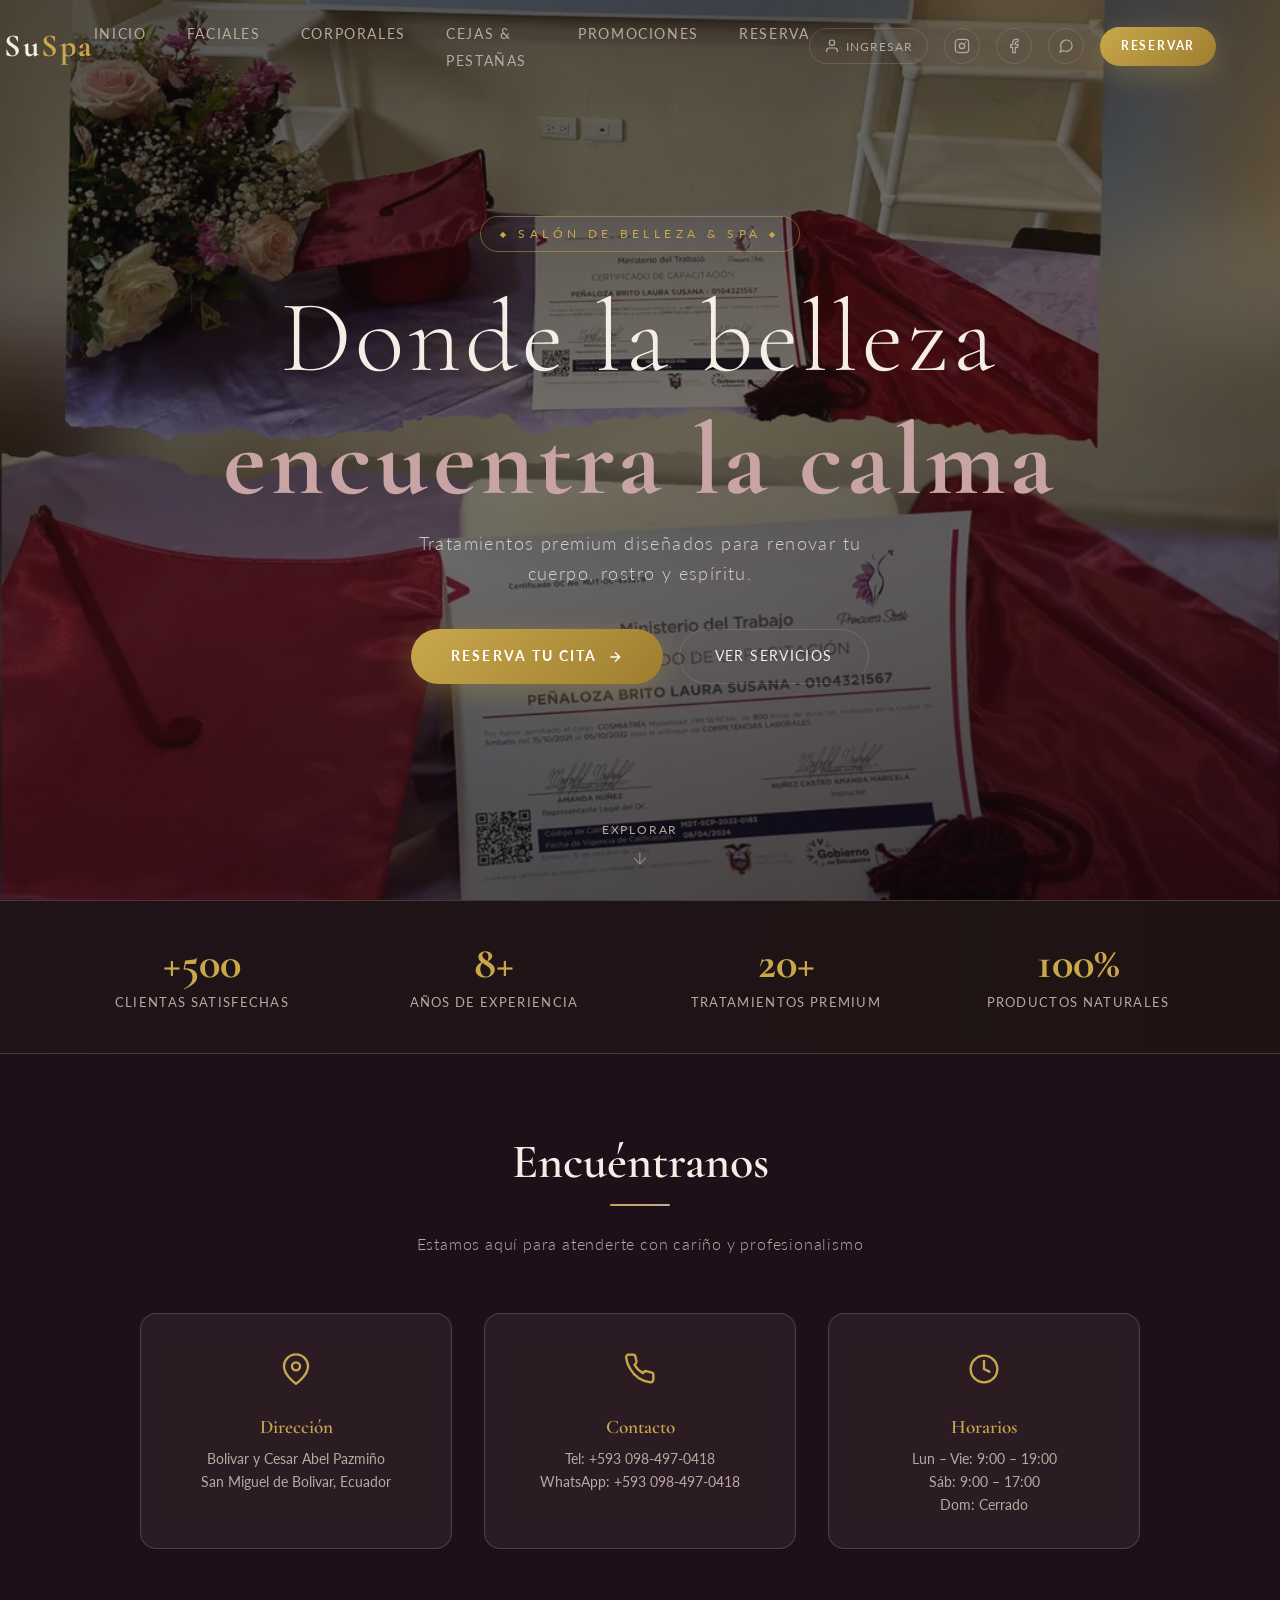
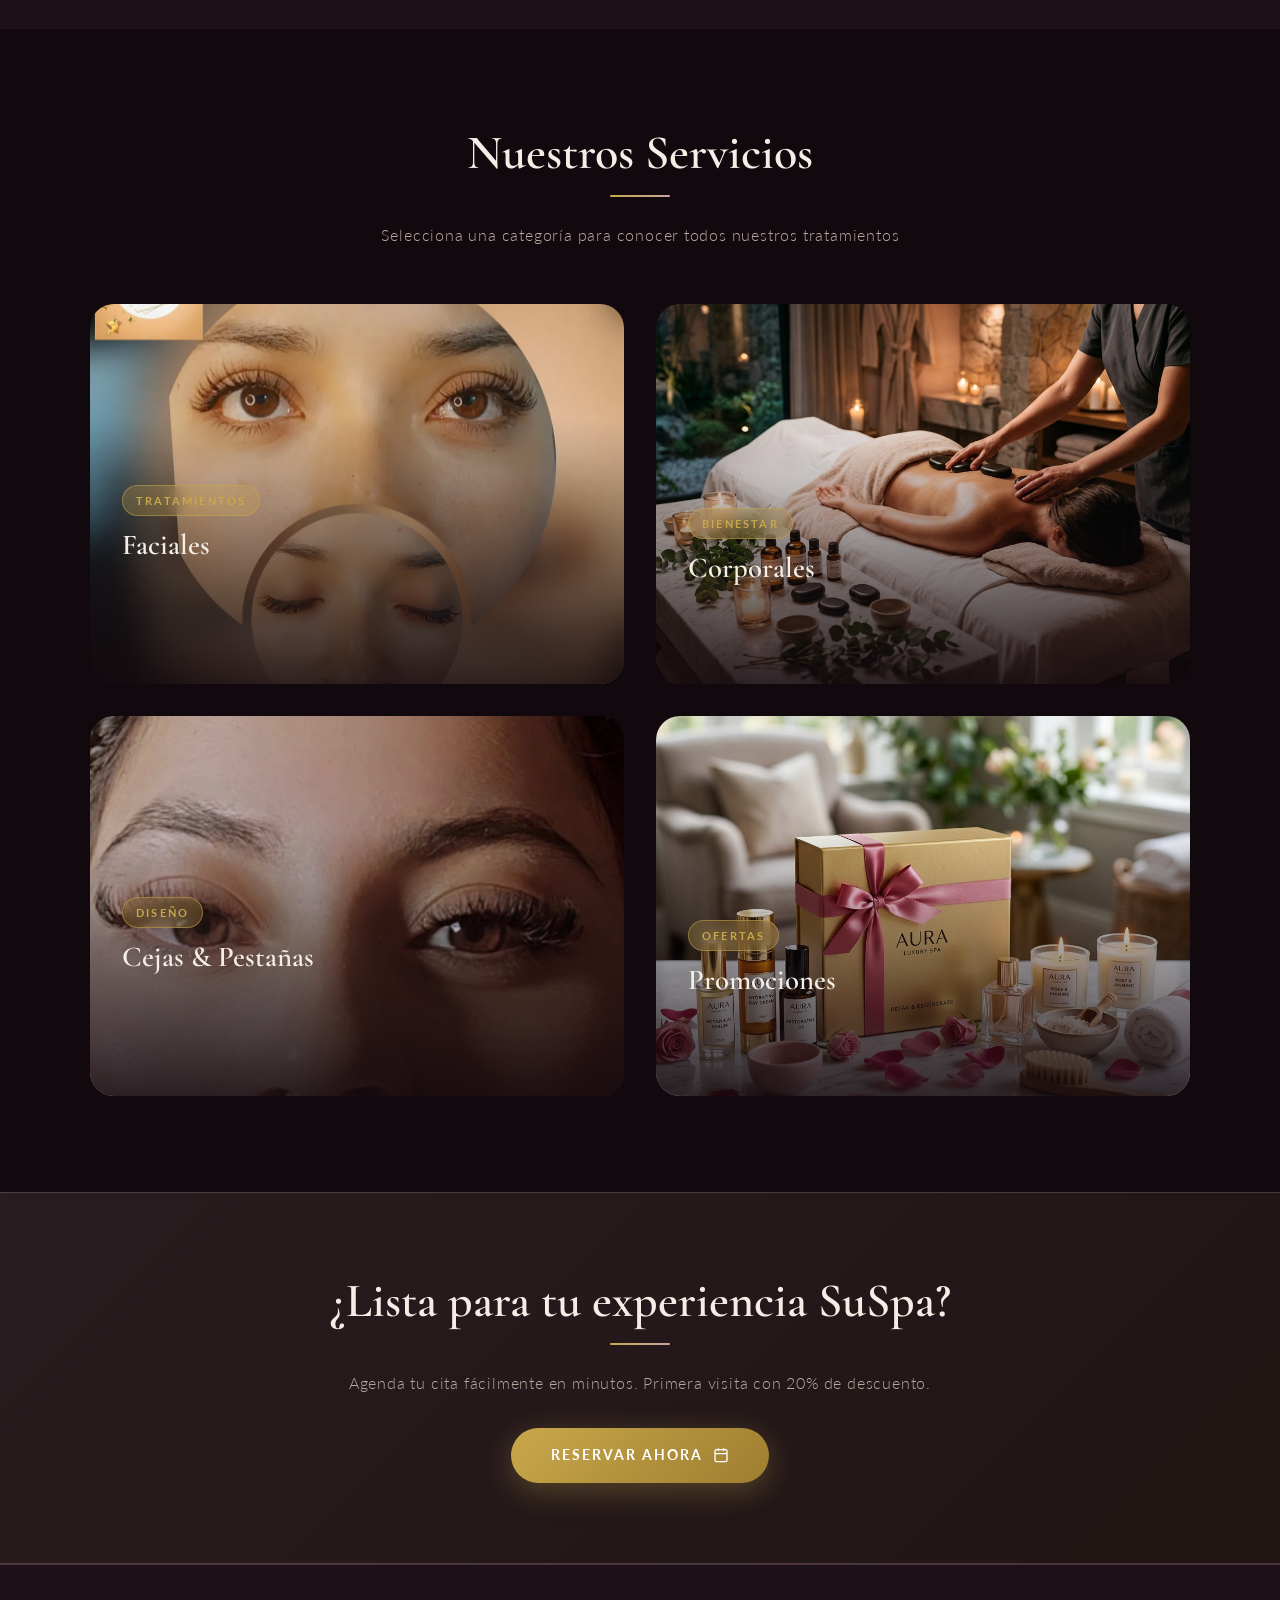
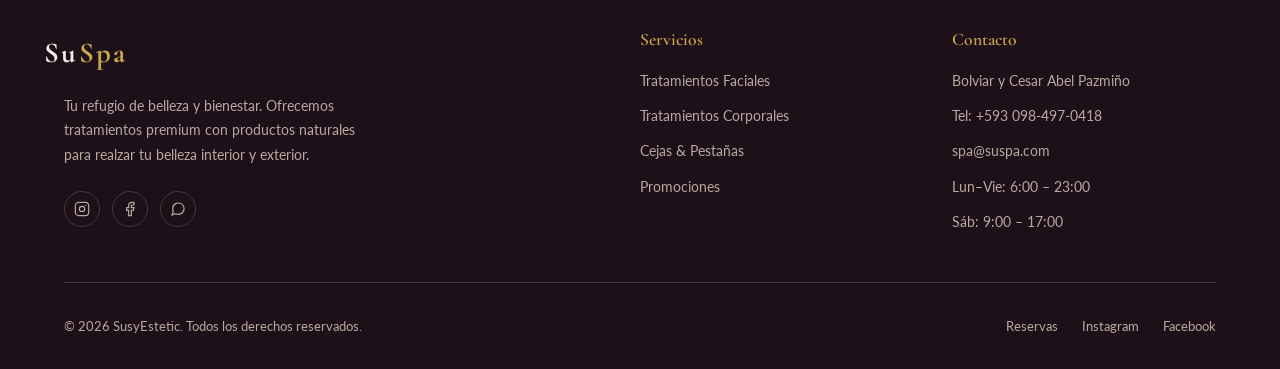
==== index.html @ a2d67227 "feat: migración a PHP, autenticación segura, reservas y panel de perfil de usuario" ====
<!DOCTYPE html>
<html lang="es">
<head>
  <meta charset="UTF-8" />
  <meta name="viewport" content="width=device-width, initial-scale=1.0" />
  <title>SusyEstetic — Salón de Belleza & Spa</title>
  <meta name="description" content="SusyEstetic, tu destino de belleza y relajación. Servicios faciales, corporales, cejas, pestañas y más. Reserva tu cita hoy." />
  <link rel="stylesheet" href="css/styles.css" />
  <style>

    .hero-cta {
      margin-top: 0.5rem; 
    }
    .divider {
      display: flex;
      align-items: center;
      gap: 1.5rem;
      max-width: 200px;
      margin: 0 auto 1rem;
    }
    .divider hr {
      flex: 1; border: none; border-top: 1px solid var(--border-glass); 
    }
    .divider span { 
      color: var(--accent); font-size: 1rem; 
    }


    .stats-bar {
      background: linear-gradient(90deg, rgba(200,164,165,0.07), rgba(201,168,76,0.07));
      border-top: 1px solid var(--border-glass);
      border-bottom: 1px solid var(--border-glass);
      padding: 2.5rem 4rem;
      display: grid;
      grid-template-columns: repeat(4, 1fr);
      gap: 1rem;
      text-align: center;
    }
    .stat-item h3 {
      font-family: 'Cormorant Garamond', serif;
      font-size: 2.8rem;
      font-weight: 700;
      color: var(--accent);
      line-height: 1;
    }
    .stat-item p {
      color: var(--text-muted);
      font-size: 0.82rem;
      letter-spacing: 0.1em;
      text-transform: uppercase;
      margin-top: 0.3rem;
    }
    @media(max-width:900px){
      .stats-bar { grid-template-columns: repeat(2,1fr); padding: 2rem; }
    }
  </style>
</head>
<body>

  <!-- ══ Barra de navegacion ══════════════════════════════ -->
  <nav class="navbar" id="navbar" aria-label="Navegación principal">
    <a href="index.html" class="navbar-logo">Su<span>Spa</span></a>

    <ul class="navbar-links" id="navLinks">
      <li><a href="index.html">Inicio</a></li>
      <li><a href="facial.html">Faciales</a></li>
      <li><a href="corporal.html">Corporales</a></li>
      <li><a href="cejas-pestanas.html">Cejas & Pestañas</a></li>
      <li><a href="promociones.html">Promociones</a></li>
      <li><a href="reserva.html">Reserva</a></li>
    </ul>

    <div class="navbar-social">
      <a href="https://instagram.com" target="_blank" rel="noopener" class="social-icon" aria-label="Instagram" id="ig-nav">
        <svg viewBox="0 0 24 24" fill="none" stroke="currentColor" stroke-width="1.8" width="16" height="16"><rect x="2" y="2" width="20" height="20" rx="5"/><circle cx="12" cy="12" r="4"/><circle cx="17.5" cy="6.5" r="1" fill="currentColor" stroke="none"/></svg>
      </a>
      <a href="https://facebook.com" target="_blank" rel="noopener" class="social-icon" aria-label="Facebook" id="fb-nav">
        <svg viewBox="0 0 24 24" fill="none" stroke="currentColor" stroke-width="1.8" width="16" height="16"><path d="M18 2h-3a5 5 0 0 0-5 5v3H7v4h3v8h4v-8h3l1-4h-4V7a1 1 0 0 1 1-1h3z"/></svg>
      </a>
      <a href="https://wa.me/+593968951312" target="_blank" rel="noopener" class="social-icon" aria-label="WhatsApp" id="wa-nav">
        <svg viewBox="0 0 24 24" fill="none" stroke="currentColor" stroke-width="1.8" width="16" height="16"><path d="M21 11.5a8.38 8.38 0 0 1-.9 3.8 8.5 8.5 0 0 1-7.6 4.7 8.38 8.38 0 0 1-3.8-.9L3 21l1.9-5.7a8.38 8.38 0 0 1-.9-3.8 8.5 8.5 0 0 1 4.7-7.6 8.38 8.38 0 0 1 3.8-.9h.5a8.48 8.48 0 0 1 8 8v.5z"/></svg>
      </a>
      <a href="reserva.html" class="btn-primary" id="cta-nav" style="padding:0.6rem 1.3rem;font-size:0.75rem;">Reservar</a>
    </div>

    <button class="hamburger" id="hamburger" aria-label="Abrir menú" aria-expanded="false">
      <span></span><span></span><span></span>
    </button>
  </nav>

  <section class="hero" aria-label="Bienvenida a SuSpa">
    <div class="hero-bg" id="heroBg"></div>
    <div class="hero-overlay"></div>
    <div class="hero-content">
      <div class="hero-tag"><span class="tag-icono" aria-hidden="true"></span> Salón de Belleza & Spa <span class="tag-icono" aria-hidden="true"></span></div>
      <h1 class="hero-title">
        Donde la belleza
        <strong>encuentra la calma</strong>
      </h1>
      <p class="hero-subtitle">
        Tratamientos premium diseñados para renovar tu cuerpo, rostro y espíritu.
      </p>
      <div class="hero-cta">
        <a href="reserva.html" class="btn-primary" id="hero-reservar">
          Reserva tu cita
          <svg viewBox="0 0 24 24" fill="none" stroke="currentColor" stroke-width="2" width="16" height="16"><path d="M5 12h14M12 5l7 7-7 7"/></svg>
        </a>
        <a href="#servicios" class="btn-outline" id="hero-servicios">Ver servicios</a>
      </div>
    </div>
    <div class="scroll-indicator" aria-hidden="true">
      <span>Explorar</span>
      <svg viewBox="0 0 24 24" fill="none" stroke="currentColor" stroke-width="1.5"><path d="M12 5v14M5 12l7 7 7-7"/></svg>
    </div>
  </section>

  <div class="stats-bar" role="complementary" aria-label="Datos del negocio">
    <div class="stat-item reveal"><h3>+500</h3><p>Clientas satisfechas</p></div>
    <div class="stat-item reveal"><h3>8+</h3><p>Años de experiencia</p></div>
    <div class="stat-item reveal"><h3>20+</h3><p>Tratamientos premium</p></div>
    <div class="stat-item reveal"><h3>100%</h3><p>Productos naturales</p></div>
  </div>

  <!-- ══ INFO DEL NEGOCIO ════════════════════ -->
  <section class="info-section" aria-labelledby="info-title">
    <div class="container">
      <h2 class="section-title reveal" id="info-title">Encuéntranos</h2>
      <span class="accent-line reveal"></span>
      <p class="section-subtitle reveal">Estamos aquí para atenderte con cariño y profesionalismo</p>

      <div class="info-grid">
        <div class="info-card reveal">
          <div class="info-icon"><span class="icono icono-ubicacion" aria-hidden="true"></span></div>
          <h3>Dirección</h3>
          <p>Bolivar y Cesar Abel Pazmiño<br>San Miguel de Bolivar, Ecuador</p>
        </div>
        <div class="info-card reveal">
          <div class="info-icon"><span class="icono icono-telefono" aria-hidden="true"></span></div>
          <h3>Contacto</h3>
          <p>Tel: +593 098-497-0418<br>WhatsApp: +593 098-497-0418</p>
        </div>
        <div class="info-card reveal">
          <div class="info-icon"><span class="icono icono-reloj" aria-hidden="true"></span></div>
          <h3>Horarios</h3>
          <p>Lun – Vie: 9:00 – 19:00<br>Sáb: 9:00 – 17:00<br>Dom: Cerrado</p>
        </div>
      </div>
    </div>
  </section>

  <!-- ══ SERVICIOS ════════════════════════════ -->
  <section class="services-section" id="servicios" aria-labelledby="servicios-title">
    <div class="container">
      <h2 class="section-title reveal" id="servicios-title">Nuestros Servicios</h2>
      <span class="accent-line reveal"></span>
      <p class="section-subtitle reveal">Selecciona una categoría para conocer todos nuestros tratamientos</p>

      <div class="services-grid">
        <!-- Faciales -->
        <a href="facial.html" class="service-card reveal" id="card-faciales" aria-label="Ver servicios faciales">
          <img src="images/facial-hero.jpg" alt="Tratamiento facial premium" class="service-card-img" loading="lazy" />
          <div class="service-card-body">
            <span class="service-card-tag">Tratamientos</span>
            <h3 class="service-card-title">Faciales</h3>
            <p class="service-card-desc">Limpieza profunda, hidratación, anti-edad y más tratamientos para realzar tu piel.</p>
            <span class="service-card-arrow">Conocer más →</span>
          </div>
        </a>

        <!-- Corporales -->
        <a href="corporal.html" class="service-card reveal" id="card-corporales" aria-label="Ver servicios corporales">
          <img src="images/corporal-hero.png" alt="Tratamiento corporal en spa" class="service-card-img" loading="lazy" />
          <div class="service-card-body">
            <span class="service-card-tag">Bienestar</span>
            <h3 class="service-card-title">Corporales</h3>
            <p class="service-card-desc">Masajes, exfoliaciones y envolturas para renovar tu cuerpo de pies a cabeza.</p>
            <span class="service-card-arrow">Conocer más →</span>
          </div>
        </a>

        <!-- Cejas y Pestañas -->
        <a href="cejas-pestanas.html" class="service-card reveal" id="card-cejas" aria-label="Ver servicios de cejas y pestañas">
          <img src="images/cejas-hero.jpg" alt="Diseño de cejas y extensión de pestañas" class="service-card-img" loading="lazy" />
          <div class="service-card-body">
            <span class="service-card-tag">Diseño</span>
            <h3 class="service-card-title">Cejas & Pestañas</h3>
            <p class="service-card-desc">Diseño, laminado, extensiones y lifting para una mirada perfecta e irresistible.</p>
            <span class="service-card-arrow">Conocer más →</span>
          </div>
        </a>

        <!-- Promociones -->
        <a href="promociones.html" class="service-card reveal" id="card-promos" aria-label="Ver promociones especiales">
          <img src="images/promo-hero.png" alt="Promociones especiales del spa" class="service-card-img" loading="lazy" />
          <div class="service-card-body">
            <span class="service-card-tag">Ofertas</span>
            <h3 class="service-card-title">Promociones</h3>
            <p class="service-card-desc">Packs exclusivos y descuentos especiales para que disfrutes más ahorrando.</p>
            <span class="service-card-arrow">Ver ofertas →</span>
          </div>
        </a>
      </div>
    </div>
  </section>

  <section
    style="background: linear-gradient(135deg, rgba(200,164,165,0.12), rgba(201,168,76,0.08)); border-top: 1px solid var(--border-glass); border-bottom: 1px solid var(--border-glass); padding: 5rem 4rem; text-align:center;"
    aria-labelledby="cta-title"
  >
    <div class="container">
      <h2 class="section-title reveal" id="cta-title">¿Lista para tu experiencia SuSpa?</h2>
      <span class="accent-line reveal"></span>
      <p class="section-subtitle reveal" style="margin-bottom:2rem;">Agenda tu cita fácilmente en minutos. Primera visita con 20% de descuento.</p>
      <a href="reserva.html" class="btn-primary reveal" id="cta-band-reservar">
        Reservar ahora
        <svg viewBox="0 0 24 24" fill="none" stroke="currentColor" stroke-width="2" width="16" height="16"><path d="M8 2v4M16 2v4M3 10h18M5 4h14a2 2 0 0 1 2 2v14a2 2 0 0 1-2 2H5a2 2 0 0 1-2-2V6a2 2 0 0 1 2-2z"/></svg>
      </a>
    </div>
  </section>

  <!-- ══ PIE DE PÁGINA ═══════════════════════════════ -->
  <footer class="footer" aria-label="Pie de página">
    <div class="footer-top container">
      <div class="footer-brand">
        <span class="navbar-logo">Su<span>Spa</span></span>
        <p>Tu refugio de belleza y bienestar. Ofrecemos tratamientos premium con productos naturales para realzar tu belleza interior y exterior.</p>
        <div class="footer-social">
          <a href="https://instagram.com" target="_blank" rel="noopener" class="social-icon" aria-label="Instagram footer" id="ig-footer">
            <svg viewBox="0 0 24 24" fill="none" stroke="currentColor" stroke-width="1.8" width="16" height="16"><rect x="2" y="2" width="20" height="20" rx="5"/><circle cx="12" cy="12" r="4"/><circle cx="17.5" cy="6.5" r="1" fill="currentColor" stroke="none"/></svg>
          </a>
          <a href="https://facebook.com" target="_blank" rel="noopener" class="social-icon" aria-label="Facebook footer" id="fb-footer">
            <svg viewBox="0 0 24 24" fill="none" stroke="currentColor" stroke-width="1.8" width="16" height="16"><path d="M18 2h-3a5 5 0 0 0-5 5v3H7v4h3v8h4v-8h3l1-4h-4V7a1 1 0 0 1 1-1h3z"/></svg>
          </a>
          <a href="https://wa.me/+593968951312" target="_blank" rel="noopener" class="social-icon" aria-label="WhatsApp footer" id="wa-footer">
            <svg viewBox="0 0 24 24" fill="none" stroke="currentColor" stroke-width="1.8" width="16" height="16"><path d="M21 11.5a8.38 8.38 0 0 1-.9 3.8 8.5 8.5 0 0 1-7.6 4.7 8.38 8.38 0 0 1-3.8-.9L3 21l1.9-5.7a8.38 8.38 0 0 1-.9-3.8 8.5 8.5 0 0 1 4.7-7.6 8.38 8.38 0 0 1 3.8-.9h.5a8.48 8.48 0 0 1 8 8v.5z"/></svg>
          </a>
        </div>
      </div>

      <div class="footer-col">
        <h4>Servicios</h4>
        <ul>
          <li><a href="facial.html">Tratamientos Faciales</a></li>
          <li><a href="corporal.html">Tratamientos Corporales</a></li>
          <li><a href="cejas-pestanas.html">Cejas & Pestañas</a></li>
          <li><a href="promociones.html">Promociones</a></li>
        </ul>
      </div>

      <div class="footer-col">
        <h4>Contacto</h4>
        <ul>
          <li>Bolviar y Cesar Abel Pazmiño</li>
          <li>Tel: +593 098-497-0418</li>
          <li>spa@suspa.com</li>
          <li>Lun–Vie: 6:00 – 23:00</li>
          <li>Sáb: 9:00 – 17:00</li>
        </ul>
      </div>
    </div>

    <div class="footer-bottom container">
      <p>© 2026 SusyEstetic. Todos los derechos reservados.</p>
      <div class="footer-bottom-links">
        <a href="reserva.html" id="footer-reservar">Reservas</a>
        <a href="https://instagram.com" target="_blank" rel="noopener" id="footer-ig">Instagram</a>
        <a href="https://facebook.com" target="_blank" rel="noopener" id="footer-fb">Facebook</a>
      </div>
    </div>
  </footer>

  <script src="js/main.js"></script>
  <script src="js/auth.js?v=2"></script>
  <script>
    const heroBg = document.getElementById('heroBg');
    if (heroBg) {
      heroBg.style.backgroundImage = "url('images/hero-bg.jpg')";
      window.addEventListener('scroll', () => {
        heroBg.style.transform = `scale(1.05) translateY(${window.scrollY * 0.25}px)`;
      }, { passive: true });
    }
  </script>
</body>
</html>
---- css/styles.css ----
@import url('https://fonts.googleapis.com/css2?family=Cormorant+Garamond:ital,wght@0,300;0,400;0,500;0,600;0,700;1,300;1,400;1,600&family=Lato:wght@300;400;700&display=swap');

/* ── Variables ─────────────────────────────── */
:root {
  --primary:       #C8A4A5;
  --primary-dark:  #a07b7c;
  --secondary:     #E8C4B8;
  --accent:        #c9a84c;
  --accent-dark:   #9e7d30;
  --bg-dark:       #12090e;
  --bg-mid:        #1e1018;
  --bg-card:       rgba(200, 164, 165, 0.08);
  --bg-glass:      rgba(255, 255, 255, 0.06);
  --text-light:    #F5EEE6;
  --text-muted:    #b8a9a0;
  --border-glass:  rgba(200, 164, 165, 0.25);
  --shadow-glow:   0 0 40px rgba(200, 164, 165, 0.15);
  --shadow-card:   0 20px 60px rgba(0, 0, 0, 0.4);
  --radius:        16px;
  --radius-lg:     24px;
  --transition:    all 0.4s cubic-bezier(0.25, 0.46, 0.45, 0.94);
}

/* ══════════════════════════════════════════════════════════
   SISTEMA DE ICONOS CSS — reemplaza todos los emojis
   Uso: <span class="icono icono-[nombre]" aria-hidden="true"></span>
════════════════════════════════════════════════════════════ */

/* Base compartida */
.icono {
  display: inline-flex;
  align-items: center;
  justify-content: center;
  flex-shrink: 0;
  background-repeat: no-repeat;
  background-position: center;
  background-size: contain;
}

/* ── Icono rombo decorativo (reemplaza ✦) ── */
.icono-rombo {
  width: 0.65em;
  height: 0.65em;
  background-color: var(--accent);
  clip-path: polygon(50% 0%, 100% 50%, 50% 100%, 0% 50%);
  vertical-align: middle;
  margin: 0 0.25em;
}

/* ── Icono ubicación (reemplaza 📍) ── */
.icono-ubicacion {
  width: 2rem;
  height: 2rem;
  background-image: url("data:image/svg+xml,%3Csvg xmlns='http://www.w3.org/2000/svg' viewBox='0 0 24 24' fill='none' stroke='%23c9a84c' stroke-width='1.8' stroke-linecap='round' stroke-linejoin='round'%3E%3Cpath d='M21 10c0 7-9 13-9 13s-9-6-9-13a9 9 0 0 1 18 0z'/%3E%3Ccircle cx='12' cy='10' r='3'/%3E%3C/svg%3E");
}

/* ── Icono teléfono (reemplaza 📞) ── */
.icono-telefono {
  width: 2rem;
  height: 2rem;
  background-image: url("data:image/svg+xml,%3Csvg xmlns='http://www.w3.org/2000/svg' viewBox='0 0 24 24' fill='none' stroke='%23c9a84c' stroke-width='1.8' stroke-linecap='round' stroke-linejoin='round'%3E%3Cpath d='M22 16.92v3a2 2 0 0 1-2.18 2 19.79 19.79 0 0 1-8.63-3.07A19.5 19.5 0 0 1 4.69 12 19.79 19.79 0 0 1 1.61 3.4 2 2 0 0 1 3.6 1.22h3a2 2 0 0 1 2 1.72 12.84 12.84 0 0 0 .7 2.81 2 2 0 0 1-.45 2.11L7.91 8.8a16 16 0 0 0 6.29 6.29l.95-.95a2 2 0 0 1 2.11-.45 12.84 12.84 0 0 0 2.81.7A2 2 0 0 1 22 16.92z'/%3E%3C/svg%3E");
}

/* ── Icono reloj / horario (reemplaza 🕐) ── */
.icono-reloj {
  width: 2rem;
  height: 2rem;
  background-image: url("data:image/svg+xml,%3Csvg xmlns='http://www.w3.org/2000/svg' viewBox='0 0 24 24' fill='none' stroke='%23c9a84c' stroke-width='1.8' stroke-linecap='round' stroke-linejoin='round'%3E%3Ccircle cx='12' cy='12' r='10'/%3E%3Cpolyline points='12 6 12 12 16 14'/%3E%3C/svg%3E");
}

/* ── Icono calendario (reemplaza 📅) ── */
.icono-calendario {
  width: 1.4rem;
  height: 1.4rem;
  background-image: url("data:image/svg+xml,%3Csvg xmlns='http://www.w3.org/2000/svg' viewBox='0 0 24 24' fill='none' stroke='%23c9a84c' stroke-width='1.8' stroke-linecap='round' stroke-linejoin='round'%3E%3Crect x='3' y='4' width='18' height='18' rx='2' ry='2'/%3E%3Cline x1='16' y1='2' x2='16' y2='6'/%3E%3Cline x1='8' y1='2' x2='8' y2='6'/%3E%3Cline x1='3' y1='10' x2='21' y2='10'/%3E%3C/svg%3E");
}

/* ── Icono información / pin (reemplaza 📌) ── */
.icono-info {
  width: 1.4rem;
  height: 1.4rem;
  background-image: url("data:image/svg+xml,%3Csvg xmlns='http://www.w3.org/2000/svg' viewBox='0 0 24 24' fill='none' stroke='%23c9a84c' stroke-width='1.8' stroke-linecap='round' stroke-linejoin='round'%3E%3Ccircle cx='12' cy='12' r='10'/%3E%3Cline x1='12' y1='16' x2='12' y2='12'/%3E%3Cline x1='12' y1='8' x2='12.01' y2='8'/%3E%3C/svg%3E");
}

/* ── Icono flor / facial (reemplaza 🌸) ── */
.icono-flor {
  width: 1.1em;
  height: 1.1em;
  background-image: url("data:image/svg+xml,%3Csvg xmlns='http://www.w3.org/2000/svg' viewBox='0 0 24 24' fill='none' stroke='%23C8A4A5' stroke-width='1.8' stroke-linecap='round' stroke-linejoin='round'%3E%3Ccircle cx='12' cy='12' r='3'/%3E%3Cpath d='M12 2a4 4 0 0 1 4 4 4 4 0 0 1-4 4 4 4 0 0 1-4-4 4 4 0 0 1 4-4z'/%3E%3Cpath d='M12 14a4 4 0 0 1 4 4 4 4 0 0 1-4 4 4 4 0 0 1-4-4 4 4 0 0 1 4-4z'/%3E%3Cpath d='M2 12a4 4 0 0 1 4-4 4 4 0 0 1 4 4 4 4 0 0 1-4 4 4 4 0 0 1-4-4z'/%3E%3Cpath d='M14 12a4 4 0 0 1 4-4 4 4 0 0 1 4 4 4 4 0 0 1-4 4 4 4 0 0 1-4-4z'/%3E%3C/svg%3E");
  vertical-align: middle;
}

/* ── Icono spa / manos (reemplaza 💆) ── */
.icono-spa {
  width: 1.1em;
  height: 1.1em;
  background-image: url("data:image/svg+xml,%3Csvg xmlns='http://www.w3.org/2000/svg' viewBox='0 0 24 24' fill='none' stroke='%23C8A4A5' stroke-width='1.8' stroke-linecap='round' stroke-linejoin='round'%3E%3Cpath d='M12 22s8-4 8-10V5l-8-3-8 3v7c0 6 8 10 8 10z'/%3E%3C/svg%3E");
  vertical-align: middle;
}

/* ── Icono ojo / mirada (reemplaza 👁️) ── */
.icono-ojo {
  width: 1.1em;
  height: 1.1em;
  background-image: url("data:image/svg+xml,%3Csvg xmlns='http://www.w3.org/2000/svg' viewBox='0 0 24 24' fill='none' stroke='%23C8A4A5' stroke-width='1.8' stroke-linecap='round' stroke-linejoin='round'%3E%3Cpath d='M1 12s4-8 11-8 11 8 11 8-4 8-11 8-11-8-11-8z'/%3E%3Ccircle cx='12' cy='12' r='3'/%3E%3C/svg%3E");
  vertical-align: middle;
}

/* ── Icono regalo / promoción (reemplaza 🎁) ── */
.icono-regalo {
  width: 1.1em;
  height: 1.1em;
  background-image: url("data:image/svg+xml,%3Csvg xmlns='http://www.w3.org/2000/svg' viewBox='0 0 24 24' fill='none' stroke='%23C8A4A5' stroke-width='1.8' stroke-linecap='round' stroke-linejoin='round'%3E%3Cpolyline points='20 12 20 22 4 22 4 12'/%3E%3Crect x='2' y='7' width='20' height='5'/%3E%3Cline x1='12' y1='22' x2='12' y2='7'/%3E%3Cpath d='M12 7H7.5a2.5 2.5 0 0 1 0-5C11 2 12 7 12 7z'/%3E%3Cpath d='M12 7h4.5a2.5 2.5 0 0 0 0-5C13 2 12 7 12 7z'/%3E%3C/svg%3E");
  vertical-align: middle;
}

/* ── Icono anillo / novia (reemplaza 💍) ── */
.icono-anillo {
  width: 1.1em;
  height: 1.1em;
  background-image: url("data:image/svg+xml,%3Csvg xmlns='http://www.w3.org/2000/svg' viewBox='0 0 24 24' fill='none' stroke='%23C8A4A5' stroke-width='1.8' stroke-linecap='round' stroke-linejoin='round'%3E%3Ccircle cx='12' cy='15' r='7'/%3E%3Cpolyline points='8.21 13.89 7 23 12 20 17 23 15.79 13.88'/%3E%3Cpath d='M15 7l-3-6-3 6'/%3E%3Cpath d='M7 7h10'/%3E%3C/svg%3E");
  vertical-align: middle;
}

/* ── Icono estrella / premium (reemplaza ✨) ── */
.icono-estrella {
  width: 1.1em;
  height: 1.1em;
  background-image: url("data:image/svg+xml,%3Csvg xmlns='http://www.w3.org/2000/svg' viewBox='0 0 24 24' fill='none' stroke='%23C8A4A5' stroke-width='1.8' stroke-linecap='round' stroke-linejoin='round'%3E%3Cpolygon points='12 2 15.09 8.26 22 9.27 17 14.14 18.18 21.02 12 17.77 5.82 21.02 7 14.14 2 9.27 8.91 8.26 12 2'/%3E%3C/svg%3E");
  vertical-align: middle;
}

/* ── Icono advertencia (reemplaza ⚠) ── */
.icono-advertencia {
  width: 1em;
  height: 1em;
  background-image: url("data:image/svg+xml,%3Csvg xmlns='http://www.w3.org/2000/svg' viewBox='0 0 24 24' fill='none' stroke='%23c9a84c' stroke-width='2' stroke-linecap='round' stroke-linejoin='round'%3E%3Cpath d='M10.29 3.86L1.82 18a2 2 0 0 0 1.71 3h16.94a2 2 0 0 0 1.71-3L13.71 3.86a2 2 0 0 0-3.42 0z'/%3E%3Cline x1='12' y1='9' x2='12' y2='13'/%3E%3Cline x1='12' y1='17' x2='12.01' y2='17'/%3E%3C/svg%3E");
  vertical-align: middle;
}

/* ── Icono confirmación / check (reemplaza 🌸 del modal) ── */
.icono-confirmacion {
  width: 4rem;
  height: 4rem;
  background-image: url("data:image/svg+xml,%3Csvg xmlns='http://www.w3.org/2000/svg' viewBox='0 0 24 24' fill='none' stroke='%23C8A4A5' stroke-width='1.5' stroke-linecap='round' stroke-linejoin='round'%3E%3Cpath d='M22 11.08V12a10 10 0 1 1-5.93-9.14'/%3E%3Cpolyline points='22 4 12 14.01 9 11.01'/%3E%3C/svg%3E");
  margin: 0 auto 1rem;
}

/* ── Icono del tag / etiqueta categórica (reemplaza ✦ en hero tags) ── */
.tag-icono {
  display: inline-block;
  width: 0.5em;
  height: 0.5em;
  background-color: var(--accent);
  clip-path: polygon(50% 0%, 100% 50%, 50% 100%, 0% 50%);
  vertical-align: middle;
  margin-right: 0.4em;
}

/* ── Icono marcador de lista (reemplaza ✦ en promo-includes) ── */
.promo-includes li::before {
  content: '';
  display: inline-block;
  width: 0.55em;
  height: 0.55em;
  background-color: var(--accent);
  clip-path: polygon(50% 0%, 100% 50%, 50% 100%, 0% 50%);
  vertical-align: middle;
  margin-right: 0.5em;
  flex-shrink: 0;
}

/* ── Icono de lista de info en reservas (reemplaza ✦) ── */
.lista-info li {
  padding-left: 1.2em;
  position: relative;
}
.lista-info li::before {
  content: '';
  position: absolute;
  left: 0;
  top: 0.55em;
  width: 0.45em;
  height: 0.45em;
  background-color: var(--accent);
  clip-path: polygon(50% 0%, 100% 50%, 50% 100%, 0% 50%);
}

/* ── Icono del divider hero (reemplaza ✦ entre líneas) ── */
.divider-icono {
  display: inline-block;
  width: 0.6em;
  height: 0.6em;
  background-color: var(--accent);
  clip-path: polygon(50% 0%, 100% 50%, 50% 100%, 0% 50%);
  vertical-align: middle;
}

/* ── Tamaños de iconos ── */
.icono-sm { width: 1rem;   height: 1rem;   }
.icono-md { width: 1.4rem; height: 1.4rem; }
.icono-lg { width: 2rem;   height: 2rem;   }
.icono-xl { width: 2.5rem; height: 2.5rem; }

/* ── Grupo de icono + texto ── */
.grupo-icono {
  display: flex;
  align-items: center;
  gap: 0.6rem;
}

/* ── Quitar estilo antiguo de promo-includes::before emoji ── */
/* (se sobrescribe con la nueva versión CSS de arriba)        */

/* ── Reinicio ─────────────────────────────────── */
*, *::before, *::after {
  box-sizing: border-box;
  margin: 0;
  padding: 0;
}

html {
  scroll-behavior: smooth;
  font-size: 16px;
}

body {
  font-family: 'Lato', sans-serif;
  background-color: var(--bg-dark);
  color: var(--text-light);
  line-height: 1.7;
  overflow-x: hidden;
}

img {
  max-width: 100%;
  display: block;
}

a {
  text-decoration: none;
  color: inherit;
}

h1, h2, h3, h4 {
  font-family: 'Cormorant Garamond', serif;
  font-weight: 600;
  line-height: 1.2;
}

.section-title {
  font-family: 'Cormorant Garamond', serif;
  font-size: clamp(2rem, 4vw, 3rem);
  font-weight: 600;
  color: var(--text-light);
  text-align: center;
  margin-bottom: 0.5rem;
}

.section-subtitle {
  font-family: 'Lato', sans-serif;
  font-size: 1rem;
  color: var(--text-muted);
  text-align: center;
  margin-bottom: 3.5rem;
  font-weight: 300;
  letter-spacing: 0.05em;
}

.accent-line {
  display: block;
  width: 60px;
  height: 2px;
  background: linear-gradient(90deg, var(--accent), var(--primary));
  margin: 0.75rem auto 1.5rem;
  border-radius: 2px;
}

/* ── Barra de Navegación ────────────────────── */
.navbar {
  position: fixed;
  top: 0;
  left: 0;
  right: 0;
  z-index: 1000;
  padding: 1.2rem 4rem 1.2rem 1.5rem;
  display: flex;
  align-items: center;
  justify-content: space-between;
  transition: var(--transition);
  width: 100vw;
}

.navbar.scrolled {
  background: rgba(18, 9, 14, 0.9);
  -webkit-backdrop-filter: blur(20px);
  backdrop-filter: blur(20px);
  border-bottom: 1px solid var(--border-glass);
  padding: 0.8rem 4rem 0.8rem 1.5rem;
}

.navbar-logo {
  font-family: 'Cormorant Garamond', serif;
  font-size: 2rem;
  font-weight: 700;
  color: var(--text-light);
  letter-spacing: 0.08em;
  margin-left: -20px;
}

.navbar-logo span {
  color: var(--accent);
}

.navbar-links {
  display: flex;
  gap: 2.5rem;
  list-style: none;
}

.navbar-links a {
  font-family: 'Lato', sans-serif;
  font-size: 0.85rem;
  font-weight: 400;
  letter-spacing: 0.12em;
  text-transform: uppercase;
  color: var(--text-muted);
  transition: var(--transition);
  position: relative;
}

.navbar-links a::after {
  content: '';
  position: absolute;
  bottom: -4px;
  left: 0;
  width: 0;
  height: 1px;
  background: var(--accent);
  transition: width 0.3s ease;
}

.navbar-links a:hover {
  color: var(--text-light);
}

.navbar-links a:hover::after {
  width: 100%;
}

.navbar-social {
  display: flex;
  gap: 1rem;
  align-items: center;
}

.social-icon {
  width: 36px;
  height: 36px;
  border-radius: 50%;
  border: 1px solid var(--border-glass);
  display: flex;
  align-items: center;
  justify-content: center;
  transition: var(--transition);
  color: var(--text-muted);
  font-size: 0.9rem;
}

.social-icon:hover {
  background: var(--primary);
  border-color: var(--primary);
  color: white;
  transform: translateY(-2px);
}

/* Menú Hamburguesa */
.hamburger {
  display: none;
  flex-direction: column;
  gap: 5px;
  cursor: pointer;
  background: none;
  border: none;
  padding: 4px;
}

.hamburger span {
  display: block;
  width: 24px;
  height: 2px;
  background: var(--text-light);
  transition: var(--transition);
  border-radius: 2px;
}

/* ── Sección Principal (Hero) ───────────────── */
.hero {
  position: relative;
  height: 100vh;
  min-height: 650px;
  display: flex;
  align-items: center;
  justify-content: center;
  text-align: center;
  overflow: hidden;
}

.hero-bg {
  position: absolute;
  inset: 0;
  background-image: url('../images/hero-bg.png');
  background-size: cover;
  background-position: center;
  transform: scale(1.05);
  transition: transform 8s ease;
  filter: brightness(0.45);
}

.hero:hover .hero-bg {
  transform: scale(1.08);
}

.hero-overlay {
  position: absolute;
  inset: 0;
  background: linear-gradient(
    160deg,
    rgba(18, 9, 14, 0.3) 0%,
    rgba(200, 164, 165, 0.05) 50%,
    rgba(18, 9, 14, 0.6) 100%
  );
}

.hero-content {
  position: relative;
  z-index: 2;
  padding: 2rem;
  animation: fadeInUp 1.2s ease forwards;
}

.hero-tag {
  display: inline-block;
  font-family: 'Lato', sans-serif;
  font-size: 0.78rem;
  font-weight: 400;
  letter-spacing: 0.35em;
  text-transform: uppercase;
  color: var(--accent);
  border: 1px solid rgba(201, 168, 76, 0.5);
  padding: 0.4rem 1.2rem;
  border-radius: 50px;
  margin-bottom: 1.5rem;
  -webkit-backdrop-filter: blur(8px);
  backdrop-filter: blur(8px);
}

.hero-title {
  font-family: 'Cormorant Garamond', serif;
  font-size: clamp(3rem, 8vw, 7rem);
  font-weight: 300;
  color: var(--text-light);
  margin-bottom: 0.5rem;
  letter-spacing: 0.04em;
}

.hero-title strong {
  font-weight: 700;
  color: var(--primary);
  display: block;
}

.hero-subtitle {
  font-family: 'Lato', sans-serif;
  font-size: 1.1rem;
  font-weight: 300;
  color: rgba(245, 238, 230, 0.8);
  margin-bottom: 2.5rem;
  letter-spacing: 0.08em;
  max-width: 500px;
  margin-left: auto;
  margin-right: auto;
}

/* ── Botones ────────────────────────────────── */
.btn-primary {
  display: inline-flex;
  align-items: center;
  gap: 0.6rem;
  background: linear-gradient(135deg, var(--accent), var(--accent-dark));
  color: white;
  padding: 1rem 2.5rem;
  border-radius: 50px;
  font-family: 'Lato', sans-serif;
  font-size: 0.85rem;
  font-weight: 700;
  letter-spacing: 0.15em;
  text-transform: uppercase;
  border: none;
  cursor: pointer;
  transition: var(--transition);
  box-shadow: 0 8px 30px rgba(201, 168, 76, 0.3);
  text-decoration: none;
}

.btn-primary:hover {
  transform: translateY(-3px);
  box-shadow: 0 15px 40px rgba(201, 168, 76, 0.45);
}

.btn-outline {
  display: inline-flex;
  align-items: center;
  gap: 0.6rem;
  background: transparent;
  color: var(--text-light);
  padding: 0.9rem 2.2rem;
  border-radius: 50px;
  font-family: 'Lato', sans-serif;
  font-size: 0.85rem;
  font-weight: 400;
  letter-spacing: 0.1em;
  text-transform: uppercase;
  border: 1px solid var(--border-glass);
  cursor: pointer;
  transition: var(--transition);
  text-decoration: none;
  -webkit-backdrop-filter: blur(8px);
  backdrop-filter: blur(8px);
}

.btn-outline:hover {
  background: var(--bg-glass);
  border-color: var(--primary);
  color: var(--primary);
  transform: translateY(-2px);
}

.hero-cta {
  display: flex;
  gap: 1rem;
  justify-content: center;
  flex-wrap: wrap;
}

/* ── Indicador de Desplazamiento ────────────── */
.scroll-indicator {
  position: absolute;
  bottom: 2rem;
  left: 50%;
  transform: translateX(-50%);
  display: flex;
  flex-direction: column;
  align-items: center;
  gap: 0.5rem;
  color: var(--text-muted);
  font-size: 0.75rem;
  letter-spacing: 0.15em;
  text-transform: uppercase;
  z-index: 2;
  animation: bounce 2s ease infinite;
}

.scroll-indicator svg {
  width: 20px;
  opacity: 0.6;
}

/* ── Secciones ──────────────────────────────── */
.section {
  padding: 6rem 4rem;
}

.container {
  max-width: 1200px;
  margin: 0 auto;
}

/* ── Sección de Información ─────────────────── */
.info-section {
  background: var(--bg-mid);
  padding: 5rem 4rem;
}

.info-grid {
  display: grid;
  grid-template-columns: repeat(3, 1fr);
  gap: 2rem;
  max-width: 1000px;
  margin: 0 auto;
}

.info-card {
  background: var(--bg-card);
  border: 1px solid var(--border-glass);
  border-radius: var(--radius);
  padding: 2rem;
  text-align: center;
  transition: var(--transition);
  -webkit-backdrop-filter: blur(10px);
  backdrop-filter: blur(10px);
}

.info-card:hover {
  transform: translateY(-5px);
  border-color: var(--primary);
  box-shadow: var(--shadow-glow);
}

.info-icon {
  font-size: 2rem;
  margin-bottom: 1rem;
}

.info-card h3 {
  font-family: 'Cormorant Garamond', serif;
  font-size: 1.2rem;
  color: var(--accent);
  margin-bottom: 0.5rem;
}

.info-card p {
  color: var(--text-muted);
  font-size: 0.9rem;
  line-height: 1.6;
}

/* ── Sección de Tarjetas de Servicios ───────── */
.services-section {
  padding: 6rem 4rem;
}

.services-grid {
  display: grid;
  grid-template-columns: repeat(2, 1fr);
  gap: 2rem;
  max-width: 1100px;
  margin: 0 auto;
}

.service-card {
  position: relative;
  border-radius: var(--radius-lg);
  overflow: hidden;
  cursor: pointer;
  height: 380px;
  transition: var(--transition);
  text-decoration: none;
  display: block;
}

.service-card::before {
  content: '';
  position: absolute;
  inset: 0;
  background: linear-gradient(
    180deg,
    transparent 30%,
    rgba(18, 9, 14, 0.85) 100%
  );
  z-index: 1;
  transition: var(--transition);
}

.service-card:hover {
  transform: translateY(-8px) scale(1.01);
  box-shadow: var(--shadow-card);
}

.service-card:hover::before {
  background: linear-gradient(
    180deg,
    rgba(18, 9, 14, 0.1) 0%,
    rgba(18, 9, 14, 0.92) 100%
  );
}

.service-card-img {
  width: 100%;
  height: 100%;
  object-fit: cover;
  transition: transform 0.7s ease;
}

.service-card:hover .service-card-img {
  transform: scale(1.08);
}

.service-card-body {
  position: absolute;
  bottom: 0;
  left: 0;
  right: 0;
  padding: 2rem;
  z-index: 2;
  transform: translateY(10px);
  transition: var(--transition);
}

.service-card:hover .service-card-body {
  transform: translateY(0);
}

.service-card-tag {
  display: inline-block;
  background: rgba(201, 168, 76, 0.25);
  border: 1px solid rgba(201, 168, 76, 0.5);
  color: var(--accent);
  font-size: 0.7rem;
  font-weight: 700;
  letter-spacing: 0.2em;
  text-transform: uppercase;
  padding: 0.3rem 0.8rem;
  border-radius: 50px;
  margin-bottom: 0.75rem;
  -webkit-backdrop-filter: blur(8px);
  backdrop-filter: blur(8px);
}

.service-card-title {
  font-family: 'Cormorant Garamond', serif;
  font-size: 1.8rem;
  font-weight: 600;
  color: var(--text-light);
  margin-bottom: 0.5rem;
}

.service-card-desc {
  color: rgba(245, 238, 230, 0.75);
  font-size: 0.88rem;
  line-height: 1.6;
  margin-bottom: 1.2rem;
  opacity: 0;
  transform: translateY(10px);
  transition: all 0.4s ease 0.1s;
}

.service-card:hover .service-card-desc {
  opacity: 1;
  transform: translateY(0);
}

.service-card-arrow {
  display: inline-flex;
  align-items: center;
  gap: 0.5rem;
  color: var(--accent);
  font-size: 0.82rem;
  font-weight: 700;
  letter-spacing: 0.15em;
  text-transform: uppercase;
  opacity: 0;
  transform: translateY(10px);
  transition: all 0.4s ease 0.15s;
}

.service-card:hover .service-card-arrow {
  opacity: 1;
  transform: translateY(0);
}

/* ── Encabezado de Página (subpáginas) ──────── */
.page-hero {
  position: relative;
  height: 65vh;
  min-height: 420px;
  display: flex;
  align-items: flex-end;
  justify-content: center;
  overflow: hidden;
}

.page-hero-bg {
  position: absolute;
  inset: 0;
  background-size: cover;
  background-position: center;
  filter: brightness(0.4);
  transform: scale(1.03);
  transition: transform 8s ease;
}

.page-hero:hover .page-hero-bg {
  transform: scale(1.06);
}

.page-hero-overlay {
  position: absolute;
  inset: 0;
  background: linear-gradient(
    180deg,
    rgba(18, 9, 14, 0.2) 0%,
    rgba(18, 9, 14, 0.75) 100%
  );
}

.page-hero-content {
  position: relative;
  z-index: 2;
  text-align: center;
  padding: 3rem 2rem;
  max-width: 700px;
}

.page-hero-tag {
  display: inline-block;
  font-size: 0.75rem;
  letter-spacing: 0.3em;
  text-transform: uppercase;
  color: var(--accent);
  margin-bottom: 1rem;
}

.page-hero-title {
  font-family: 'Cormorant Garamond', serif;
  font-size: clamp(2.5rem, 6vw, 5rem);
  font-weight: 600;
  color: var(--text-light);
  margin-bottom: 1rem;
}

.page-hero-desc {
  color: rgba(245, 238, 230, 0.75);
  font-size: 1rem;
  max-width: 500px;
  margin: 0 auto;
}

/* ── Lista de Servicios (subpáginas) ────────── */
.services-list-section {
  padding: 5rem 4rem;
  background: var(--bg-dark);
}

.services-list {
  max-width: 1000px;
  margin: 0 auto;
  display: flex;
  flex-direction: column;
  gap: 1.5rem;
}

.service-item {
  position: relative;
  background: var(--bg-card);
  border: 1px solid var(--border-glass);
  border-radius: var(--radius);
  padding: 1.8rem 2rem 1.8rem 2.5rem;
  display: grid;
  grid-template-columns: auto 1fr auto;
  gap: 2rem;
  align-items: center;
  transition: var(--transition);
  -webkit-backdrop-filter: blur(10px);
  backdrop-filter: blur(10px);
  overflow: hidden;
}

.service-item::before {
  content: '';
  position: absolute;
  left: 0; top: 0; bottom: 0;
  width: 3px;
  background: linear-gradient(180deg, var(--accent), var(--primary));
  border-radius: var(--radius) 0 0 var(--radius);
  transform: scaleY(0);
  transform-origin: bottom;
  transition: transform 0.4s ease;
}

.service-item:hover {
  border-color: rgba(200, 164, 165, 0.45);
  background: rgba(200, 164, 165, 0.09);
  transform: translateX(6px);
  box-shadow: -4px 0 30px rgba(200, 164, 165, 0.08), var(--shadow-glow);
}

.service-item:hover::before {
  transform: scaleY(1);
}

.service-item-num {
  font-family: 'Cormorant Garamond', serif;
  font-size: 3rem;
  font-weight: 300;
  color: var(--primary);
  opacity: 0.2;
  min-width: 3rem;
  text-align: center;
  line-height: 1;
  -webkit-user-select: none;
  user-select: none;
  transition: opacity 0.35s ease;
}

.service-item:hover .service-item-num {
  opacity: 0.45;
}

.service-item-info h3 {
  font-family: 'Cormorant Garamond', serif;
  font-size: 1.45rem;
  font-weight: 600;
  color: var(--text-light);
  margin-bottom: 0.4rem;
  transition: color 0.3s;
}

.service-item:hover .service-item-info h3 {
  color: white;
}

.service-item-info p {
  color: var(--text-muted);
  font-size: 0.88rem;
  line-height: 1.65;
}

/* Panel de acciones — glass-card */
.service-item-actions {
  display: flex;
  flex-direction: column;
  align-items: center;
  gap: 0.7rem;
  background: rgba(255, 255, 255, 0.03);
  border: 1px solid var(--border-glass);
  border-radius: var(--radius);
  padding: 1.2rem 1.1rem;
  min-width: 118px;
  text-align: center;
  transition: var(--transition);
}

.service-item:hover .service-item-actions {
  border-color: rgba(201, 168, 76, 0.3);
  background: rgba(201, 168, 76, 0.05);
}

/* Precio */
.service-item-price {
  font-family: 'Cormorant Garamond', serif;
  font-size: 2rem;
  font-weight: 700;
  color: var(--accent);
  line-height: 1;
  letter-spacing: -0.01em;
}

/* Badge de tiempo con ícono reloj */
.service-item-badge {
  display: inline-flex;
  align-items: center;
  gap: 0.3rem;
  background: rgba(200, 164, 165, 0.1);
  border: 1px solid rgba(200, 164, 165, 0.3);
  color: var(--primary);
  font-size: 0.68rem;
  font-weight: 700;
  padding: 0.28rem 0.65rem;
  border-radius: 50px;
  white-space: nowrap;
  letter-spacing: 0.07em;
}

.service-item-badge::before {
  content: '';
  display: inline-block;
  width: 10px;
  height: 10px;
  flex-shrink: 0;
  background-image: url("data:image/svg+xml,%3Csvg xmlns='http://www.w3.org/2000/svg' viewBox='0 0 24 24' fill='none' stroke='%23C8A4A5' stroke-width='2.2' stroke-linecap='round' stroke-linejoin='round'%3E%3Ccircle cx='12' cy='12' r='10'/%3E%3Cpolyline points='12 6 12 12 16 14'/%3E%3C/svg%3E");
  background-size: contain;
  background-repeat: no-repeat;
}

/* Imágenes hero por página */
.hero-facial   { background-image: url('../images/facial-hero.jpg');   }
.hero-corporal { background-image: url('../images/corporal-hero.png'); }
.hero-cejas    { background-image: url('../images/cejas-hero.jpg');    }
.hero-promo    { background-image: url('../images/promo-hero.png');    }

/* Botón "Reservar" compacto del navbar */
.btn-nav-reservar {
  padding: 0.6rem 1.3rem;
  font-size: 0.75rem;
}

.service-item-price {
  font-family: 'Cormorant Garamond', serif;
  font-size: 1.45rem;
  font-weight: 700;
  color: var(--accent);
  line-height: 1;
}

/* ── Cuadrícula de Promociones ──────────────── */
.promos-grid {
  display: grid;
  grid-template-columns: repeat(2, 1fr);
  gap: 2rem;
  max-width: 1000px;
  margin: 0 auto;
}

.promo-card {
  background: var(--bg-card);
  border: 1px solid var(--border-glass);
  border-radius: var(--radius-lg);
  padding: 2.5rem;
  position: relative;
  overflow: hidden;
  transition: var(--transition);
  -webkit-backdrop-filter: blur(10px);
  backdrop-filter: blur(10px);
}

.promo-card::before {
  content: '';
  position: absolute;
  top: 0;
  left: 0;
  right: 0;
  height: 3px;
  background: linear-gradient(90deg, var(--accent), var(--primary));
}

.promo-card:hover {
  transform: translateY(-8px);
  border-color: var(--accent);
  box-shadow: 0 20px 60px rgba(201, 168, 76, 0.15);
}

.promo-badge {
  display: inline-block;
  background: rgba(201, 168, 76, 0.15);
  border: 1px solid rgba(201, 168, 76, 0.4);
  color: var(--accent);
  font-size: 0.72rem;
  font-weight: 700;
  letter-spacing: 0.2em;
  text-transform: uppercase;
  padding: 0.3rem 0.9rem;
  border-radius: 50px;
  margin-bottom: 1.2rem;
}

.promo-card h3 {
  font-family: 'Cormorant Garamond', serif;
  font-size: 1.7rem;
  font-weight: 600;
  color: var(--text-light);
  margin-bottom: 0.75rem;
}

.promo-card p {
  color: var(--text-muted);
  font-size: 0.9rem;
  line-height: 1.7;
  margin-bottom: 1.5rem;
}

.promo-price {
  display: flex;
  align-items: baseline;
  gap: 0.5rem;
  margin-bottom: 1.5rem;
}

.promo-price .old-price {
  font-size: 1rem;
  color: var(--text-muted);
  text-decoration: line-through;
}

.promo-price .new-price {
  font-family: 'Cormorant Garamond', serif;
  font-size: 2.2rem;
  font-weight: 700;
  color: var(--accent);
}

.promo-includes {
  list-style: none;
  display: flex;
  flex-direction: column;
  gap: 0.4rem;
  margin-bottom: 1.5rem;
}

.promo-includes li {
  color: var(--text-muted);
  font-size: 0.88rem;
  display: flex;
  align-items: center;
  gap: 0.5rem;
}

.promo-includes li::before {
  content: '';
  display: inline-block;
  width: 0.55em;
  height: 0.55em;
  background-color: var(--accent);
  clip-path: polygon(50% 0%, 100% 50%, 50% 100%, 0% 50%);
  flex-shrink: 0;
}

/* ── Formulario de Reserva ──────────────────── */
.booking-section {
  padding: 5rem 4rem;
}

.booking-wrapper {
  max-width: 750px;
  margin: 0 auto;
  background: var(--bg-card);
  border: 1px solid var(--border-glass);
  border-radius: var(--radius-lg);
  padding: 3rem;
  -webkit-backdrop-filter: blur(15px);
  backdrop-filter: blur(15px);
}

.form-grid {
  display: grid;
  grid-template-columns: 1fr 1fr;
  gap: 1.5rem;
}

.form-group {
  display: flex;
  flex-direction: column;
  gap: 0.5rem;
}

.form-group.full-width {
  grid-column: 1 / -1;
}

.form-group label {
  font-family: 'Lato', sans-serif;
  font-size: 0.78rem;
  font-weight: 700;
  letter-spacing: 0.15em;
  text-transform: uppercase;
  color: var(--text-muted);
}

.form-group input,
.form-group select,
.form-group textarea {
  background: rgba(255,255,255,0.05);
  border: 1px solid var(--border-glass);
  border-radius: var(--radius);
  padding: 0.9rem 1.2rem;
  color: var(--text-light);
  font-family: 'Lato', sans-serif;
  font-size: 0.95rem;
  transition: var(--transition);
  outline: none;
  -webkit-appearance: none;
  appearance: none;
}

.form-group select {
  background-image: url("data:image/svg+xml,%3Csvg xmlns='http://www.w3.org/2000/svg' width='12' height='8' viewBox='0 0 12 8'%3E%3Cpath d='M1 1l5 5 5-5' stroke='%23C8A4A5' stroke-width='1.5' fill='none' stroke-linecap='round'/%3E%3C/svg%3E");
  background-repeat: no-repeat;
  background-position: right 1rem center;
  padding-right: 2.5rem;
  cursor: pointer;
}

.form-group select option {
  background: var(--bg-mid);
  color: var(--text-light);
}

.form-group input:focus,
.form-group select:focus,
.form-group textarea:focus {
  border-color: var(--primary);
  background: rgba(200, 164, 165, 0.08);
  box-shadow: 0 0 0 3px rgba(200, 164, 165, 0.1);
}

.form-group input::placeholder,
.form-group textarea::placeholder {
  color: rgba(184, 169, 160, 0.5);
}

.form-group textarea {
  resize: vertical;
  min-height: 120px;
}

.form-group input[type="date"],
.form-group input[type="time"] {
  color-scheme: dark;
}

.form-submit {
  margin-top: 2rem;
  text-align: center;
}

.form-submit .btn-primary {
  width: 100%;
  justify-content: center;
  padding: 1.2rem;
  font-size: 0.9rem;
}

/* Información de Horarios */
.horarios-box {
  background: rgba(201,168,76,0.07);
  border: 1px solid rgba(201,168,76,0.2);
  border-radius: var(--radius);
  padding: 1.5rem 2rem;
  margin-top: 2rem;
  display: grid;
  grid-template-columns: 1fr 1fr;
  gap: 1rem;
}

.horarios-box h4 {
  font-family: 'Cormorant Garamond', serif;
  font-size: 1.1rem;
  color: var(--accent);
  margin-bottom: 0.5rem;
}

.horarios-box p, .horarios-box li {
  color: var(--text-muted);
  font-size: 0.88rem;
  line-height: 1.7;
}

.horarios-box ul {
  list-style: none;
}

.horarios-box ul li::before {
  content: '• ';
  color: var(--accent);
}

/* ── Pie de Página ──────────────────────────── */
.footer {
  background: var(--bg-mid);
  border-top: 1px solid var(--border-glass);
  padding: 4rem 4rem 2rem;
}

.footer-top {
  display: grid;
  grid-template-columns: 2fr 1fr 1fr;
  gap: 3rem;
  margin-bottom: 3rem;
}

.footer-brand .navbar-logo {
  font-size: 1.8rem;
  margin-bottom: 1rem;
  display: block;
}

.footer-brand p {
  color: var(--text-muted);
  font-size: 0.9rem;
  line-height: 1.7;
  max-width: 300px;
  margin-bottom: 1.5rem;
}

.footer-social {
  display: flex;
  gap: 0.75rem;
}

.footer-col h4 {
  font-family: 'Cormorant Garamond', serif;
  font-size: 1.1rem;
  color: var(--accent);
  margin-bottom: 1.2rem;
}

.footer-col ul {
  list-style: none;
  display: flex;
  flex-direction: column;
  gap: 0.7rem;
}

.footer-col ul li a,
.footer-col ul li {
  color: var(--text-muted);
  font-size: 0.88rem;
  transition: color 0.3s;
}

.footer-col ul li a:hover {
  color: var(--primary);
}

.footer-bottom {
  border-top: 1px solid var(--border-glass);
  padding-top: 2rem;
  display: flex;
  align-items: center;
  justify-content: space-between;
  flex-wrap: wrap;
  gap: 1rem;
}

.footer-bottom p {
  color: var(--text-muted);
  font-size: 0.82rem;
}

.footer-bottom-links {
  display: flex;
  gap: 1.5rem;
}

.footer-bottom-links a {
  color: var(--text-muted);
  font-size: 0.82rem;
  transition: color 0.3s;
}

.footer-bottom-links a:hover {
  color: var(--primary);
}

/* ── Modal de Confirmación ──────────────────── */
.modal-overlay {
  position: fixed;
  inset: 0;
  background: rgba(0,0,0,0.7);
  -webkit-backdrop-filter: blur(8px);
  backdrop-filter: blur(8px);
  z-index: 9999;
  display: flex;
  align-items: center;
  justify-content: center;
  opacity: 0;
  visibility: hidden;
  transition: var(--transition);
}

.modal-overlay.active {
  opacity: 1;
  visibility: visible;
}

.modal-box {
  background: var(--bg-mid);
  border: 1px solid var(--border-glass);
  border-radius: var(--radius-lg);
  padding: 3rem;
  max-width: 450px;
  width: 90%;
  text-align: center;
  transform: translateY(20px) scale(0.96);
  transition: var(--transition);
}

.modal-overlay.active .modal-box {
  transform: translateY(0) scale(1);
}

.modal-icon {
  font-size: 3.5rem;
  margin-bottom: 1rem;
}

.modal-box h3 {
  font-family: 'Cormorant Garamond', serif;
  font-size: 2rem;
  color: var(--text-light);
  margin-bottom: 0.75rem;
}

.modal-box p {
  color: var(--text-muted);
  margin-bottom: 2rem;
}

/* ── Animaciones ────────────────────────────── */
@keyframes fadeInUp {
  from { opacity: 0; transform: translateY(30px); }
  to   { opacity: 1; transform: translateY(0); }
}

@keyframes bounce {
  0%, 100% { transform: translateX(-50%) translateY(0); }
  50%       { transform: translateX(-50%) translateY(8px); }
}

.reveal {
  opacity: 0;
  transform: translateY(30px);
  transition: opacity 0.7s ease, transform 0.7s ease;
}

.reveal.visible {
  opacity: 1;
  transform: translateY(0);
}

/* ── Enlace de Regreso ──────────────────────── */
.breadcrumb {
  position: absolute;
  top: 50%;
  left: 4rem;
  transform: translateY(-50%);
  display: flex;
  align-items: center;
  gap: 0.5rem;
  color: rgba(245,238,230,0.6);
  font-size: 0.82rem;
  letter-spacing: 0.1em;
  z-index: 3;
  text-decoration: none;
  transition: color 0.3s;
}

.breadcrumb:hover { color: var(--primary); }

/* ── Diseño Responsivo ──────────────────────── */
@media (max-width: 900px) {
  .navbar { padding: 1rem 2rem; }
  .navbar.scrolled { padding: 0.7rem 2rem; }
  .navbar-links { display: none; }
  .hamburger { display: flex; }

  .hero-title { font-size: clamp(2.5rem, 10vw, 5rem); }

  .section,
  .services-section,
  .services-list-section,
  .booking-section { padding: 4rem 2rem; }

  .info-section { padding: 4rem 2rem; }

  .info-grid { grid-template-columns: 1fr; }

  .services-grid { grid-template-columns: 1fr; }

  .service-card { height: 300px; }

  .promos-grid { grid-template-columns: 1fr; }

  .form-grid { grid-template-columns: 1fr; }

  .footer { padding: 3rem 2rem 1.5rem; }
  .footer-top { grid-template-columns: 1fr; gap: 2rem; }
  .footer-bottom { flex-direction: column; text-align: center; }

  .horarios-box { grid-template-columns: 1fr; }

  .breadcrumb { display: none; }
}

@media (max-width: 500px) {
  .hero-cta { flex-direction: column; align-items: center; }
  .navbar-logo { font-size: 1.6rem; }
}

/* ═══════════════════════════════════════════════════════════
   CARRITO DE COMPRAS
═══════════════════════════════════════════════════════════ */

.cart-nav-btn {
  position: relative;
  width: 36px;
  height: 36px;
  border-radius: 50%;
  border: 1px solid var(--border-glass);
  background: none;
  color: var(--text-muted);
  cursor: pointer;
  display: flex;
  align-items: center;
  justify-content: center;
  transition: var(--transition);
  flex-shrink: 0;
}
.cart-nav-btn:hover {
  background: var(--primary);
  border-color: var(--primary);
  color: white;
  transform: translateY(-2px);
}

.cart-badge {
  position: absolute;
  top: -6px; right: -6px;
  background: var(--accent);
  color: white;
  font-size: 0.6rem;
  font-weight: 700;
  width: 17px; height: 17px;
  border-radius: 50%;
  display: flex;
  align-items: center;
  justify-content: center;
}

/* Overlay */
.cart-overlay {
  position: fixed;
  inset: 0;
  background: rgba(0,0,0,0.55);
  -webkit-backdrop-filter: blur(4px);
  backdrop-filter: blur(4px);
  z-index: 1500;
  opacity: 0;
  pointer-events: none;
  transition: opacity 0.35s ease;
}
.cart-overlay.open { opacity: 1; pointer-events: all; }

/* Drawer */
.cart-drawer {
  position: fixed;
  top: 0; right: 0;
  width: 380px;
  max-width: 100vw;
  height: 100vh;
  background: var(--bg-mid);
  border-left: 1px solid var(--border-glass);
  z-index: 1600;
  display: flex;
  flex-direction: column;
  transform: translateX(100%);
  transition: transform 0.4s cubic-bezier(0.25, 0.46, 0.45, 0.94);
}
.cart-drawer.open { transform: translateX(0); }

.cart-drawer-header {
  padding: 1.5rem 1.5rem 1rem;
  border-bottom: 1px solid var(--border-glass);
  display: flex;
  align-items: center;
  justify-content: space-between;
  flex-shrink: 0;
}
.cart-drawer-header h3 {
  font-family: 'Cormorant Garamond', serif;
  font-size: 1.5rem;
  color: var(--text-light);
}
.cart-close-btn {
  background: none; border: none;
  color: var(--text-muted); cursor: pointer;
  padding: 4px; border-radius: 6px; transition: color 0.2s;
}
.cart-close-btn:hover { color: var(--text-light); }

/* Lista de items */
.cart-items {
  flex: 1; overflow-y: auto; padding: 1rem 1.5rem;
}
.cart-items::-webkit-scrollbar { width: 4px; }
.cart-items::-webkit-scrollbar-thumb { background: var(--border-glass); border-radius: 2px; }

.cart-empty {
  display: flex; flex-direction: column;
  align-items: center; justify-content: center;
  gap: 1rem; height: 100%;
  color: var(--text-muted); text-align: center; padding: 2rem;
}
.cart-empty svg { opacity: 0.25; }
.cart-empty p { font-family: 'Cormorant Garamond', serif; font-size: 1.2rem; }
.cart-empty span { font-size: 0.82rem; }

.cart-item {
  display: flex; justify-content: space-between;
  align-items: flex-start; gap: 1rem;
  padding: 1rem 0;
  border-bottom: 1px solid var(--border-glass);
}
.cart-item:last-child { border-bottom: none; }
.cart-item-info { flex: 1; }

.cart-item-category {
  font-size: 0.68rem; letter-spacing: 0.15em;
  text-transform: uppercase; color: var(--accent); font-weight: 700;
}
.cart-item-name {
  font-family: 'Cormorant Garamond', serif;
  font-size: 1rem; color: var(--text-light); margin: 0.2rem 0;
}
.cart-item-duration { font-size: 0.76rem; color: var(--text-muted); }

.cart-item-right {
  display: flex; flex-direction: column;
  align-items: flex-end; gap: 0.4rem;
}
.cart-item-price {
  font-family: 'Cormorant Garamond', serif;
  font-size: 1.05rem; font-weight: 700; color: var(--accent);
}
.cart-item-qty {
  display: flex; align-items: center; gap: 0.4rem;
  background: var(--bg-card);
  border: 1px solid var(--border-glass);
  border-radius: 50px; padding: 0.15rem 0.5rem;
}
.cart-item-qty button {
  background: none; border: none;
  color: var(--text-light); cursor: pointer;
  font-size: 1rem; padding: 0 3px; transition: color 0.2s;
}
.cart-item-qty button:hover { color: var(--accent); }
.cart-item-qty span { font-size: 0.82rem; min-width: 14px; text-align: center; }

.cart-item-remove {
  background: none; border: none;
  color: var(--text-muted); cursor: pointer; padding: 2px; transition: color 0.2s;
}
.cart-item-remove:hover { color: #e07575; }

/* Footer del carrito */
.cart-footer {
  padding: 1.2rem 1.5rem;
  border-top: 1px solid var(--border-glass);
  flex-shrink: 0;
}
.cart-total {
  display: flex; justify-content: space-between; align-items: baseline;
  margin-bottom: 0.3rem;
}
.cart-total span { color: var(--text-muted); font-size: 0.88rem; }
.cart-total strong {
  font-family: 'Cormorant Garamond', serif;
  font-size: 1.5rem; color: var(--text-light);
}
.cart-clear-btn {
  background: none; border: none; color: var(--text-muted);
  font-size: 0.78rem; cursor: pointer;
  width: 100%; text-align: center;
  margin-top: 0.6rem; padding: 0.3rem; transition: color 0.2s;
}
.cart-clear-btn:hover { color: #e07575; }

/* Botón agregar en service-item */
.service-item-actions {
  display: flex; flex-direction: column;
  align-items: flex-end; gap: 0.5rem;
}
.add-to-cart-btn {
  width: 100%;
  display: flex;
  align-items: center;
  justify-content: center;
  gap: 0.35rem;
  background: linear-gradient(135deg, rgba(201,168,76,0.12), rgba(201,168,76,0.05));
  border: 1px solid rgba(201,168,76,0.35);
  color: var(--accent);
  font-family: 'Lato', sans-serif;
  font-size: 0.68rem;
  font-weight: 700;
  letter-spacing: 0.1em;
  text-transform: uppercase;
  padding: 0.5rem 0.7rem;
  border-radius: 50px;
  cursor: pointer;
  transition: var(--transition);
  white-space: nowrap;
}
.add-to-cart-btn::before {
  content: '+';
  font-size: 0.9rem;
  font-weight: 300;
  line-height: 1;
}
.add-to-cart-btn:hover {
  background: linear-gradient(135deg, var(--accent), var(--accent-dark));
  border-color: var(--accent);
  color: white;
  transform: translateY(-2px);
  box-shadow: 0 6px 18px rgba(201,168,76,0.35);
}
.add-to-cart-btn.added {
  background: rgba(201,168,76,0.18);
  border-color: var(--accent);
  color: var(--accent);
}
.add-to-cart-btn.added::before { content: '✓'; }

/* Toast */
.cart-toast {
  position: fixed; bottom: 2rem; left: 50%;
  transform: translateX(-50%) translateY(16px);
  background: var(--bg-mid);
  border: 1px solid var(--border-glass);
  color: var(--text-light); font-size: 0.86rem;
  padding: 0.7rem 1.4rem; border-radius: 50px;
  z-index: 9000; opacity: 0; transition: all 0.3s ease;
  white-space: nowrap; -webkit-backdrop-filter: blur(10px); backdrop-filter: blur(10px);
  box-shadow: 0 8px 30px rgba(0,0,0,0.3);
}
.cart-toast.show { opacity: 1; transform: translateX(-50%) translateY(0); }

/* ── Banda CTA (secciones de llamada a la acción en subpáginas) ── */
.cta-band {
  background: linear-gradient(135deg, rgba(200,164,165,0.12), rgba(201,168,76,0.08));
  border-top: 1px solid var(--border-glass);
  border-bottom: 1px solid var(--border-glass);
  padding: 4rem;
  text-align: center;
}
.cta-band .section-title   { margin-bottom: 1rem; }
.cta-band .section-subtitle { margin-bottom: 2rem; }

/* Botón carrito en promo-card */
.promo-card-actions {
  display: flex; gap: 0.75rem; flex-wrap: wrap; margin-top: 0.5rem;
}
.promo-card-actions .btn-primary {
  font-size: 0.78rem; padding: 0.7rem 1.4rem; flex: 1;
}
.btn-cart-promo {
  flex: 1;
  display: inline-flex; align-items: center;
  justify-content: center; gap: 0.4rem;
  background: transparent;
  border: 1px solid var(--border-glass);
  color: var(--accent);
  font-family: 'Lato', sans-serif;
  font-size: 0.78rem; font-weight: 700;
  letter-spacing: 0.08em; text-transform: uppercase;
  padding: 0.7rem 1rem; border-radius: 50px; cursor: pointer;
  transition: var(--transition);
}
.btn-cart-promo:hover {
  background: var(--accent); border-color: var(--accent); color: white;
}
.btn-cart-promo.added {
  background: rgba(201,168,76,0.15); border-color: var(--accent);
}

/* ═══════════════════════════════════════════════════════════
   AUTENTICACIÓN / USUARIO
═══════════════════════════════════════════════════════════ */

.user-nav { display: flex; align-items: center; }

.user-login-btn {
  display: flex; align-items: center; gap: 0.4rem;
  color: var(--text-muted); font-size: 0.78rem;
  letter-spacing: 0.08em; text-transform: uppercase;
  text-decoration: none;
  padding: 0.4rem 0.85rem;
  border: 1px solid var(--border-glass); border-radius: 50px;
  transition: var(--transition);
}
.user-login-btn:hover { border-color: var(--primary); color: var(--primary); }

.user-menu { position: relative; }

.user-avatar-btn {
  background: linear-gradient(135deg, var(--primary), var(--accent));
  border: none; cursor: pointer;
  width: 36px; height: 36px; border-radius: 50%;
  display: flex; align-items: center; justify-content: center;
  transition: var(--transition);
}
.user-avatar-btn:hover { transform: translateY(-2px); box-shadow: 0 6px 20px rgba(200,164,165,0.3); }

.user-avatar {
  color: white;
  font-family: 'Cormorant Garamond', serif;
  font-size: 1rem; font-weight: 700;
}

.user-dropdown {
  position: absolute; top: calc(100% + 12px); right: 0;
  background: var(--bg-mid);
  border: 1px solid var(--border-glass);
  border-radius: var(--radius);
  padding: 1rem; min-width: 180px;
  opacity: 0; visibility: hidden;
  transform: translateY(-8px);
  transition: all 0.25s ease;
  -webkit-backdrop-filter: blur(20px); backdrop-filter: blur(20px);
  z-index: 2000;
  box-shadow: 0 20px 40px rgba(0,0,0,0.3);
}
.user-dropdown.open { opacity: 1; visibility: visible; transform: translateY(0); }

.user-dropdown-name {
  font-family: 'Cormorant Garamond', serif;
  font-size: 1rem; color: var(--text-light); font-weight: 600;
}
.user-dropdown-email {
  font-size: 0.75rem; color: var(--text-muted);
  margin-top: 0.15rem; margin-bottom: 0.5rem; word-break: break-all;
}
.user-dropdown button {
  background: none; border: none; color: var(--text-muted);
  font-size: 0.82rem; cursor: pointer;
  padding: 0.3rem 0; width: 100%; text-align: left; transition: color 0.2s;
}
.user-dropdown button:hover { color: #e07575; }

/* ═══════════════════════════════════════════════════════════
   PÁGINA DE LOGIN / REGISTRO
═══════════════════════════════════════════════════════════ */

.auth-page { min-height: 100vh; display: flex; }

.auth-left {
  flex: 1;
  display: flex; flex-direction: column;
  align-items: center; justify-content: center;
  padding: 4rem; position: relative; overflow: hidden;
}
.auth-left::before {
  content: ''; position: absolute; inset: 0;
  background-image: url('../images/hero-bg.jpg');
  background-size: cover; background-position: center;
  filter: brightness(0.12); z-index: 0;
}
.auth-left-content {
  position: relative; z-index: 1;
  text-align: center; max-width: 420px;
}
.auth-left-logo {
  font-family: 'Cormorant Garamond', serif;
  font-size: 2.8rem; font-weight: 700;
  color: var(--text-light); display: inline-block;
  margin-bottom: 2rem; text-decoration: none;
}
.auth-left-logo span { color: var(--accent); }

.auth-left h2 {
  font-family: 'Cormorant Garamond', serif;
  font-size: 1.9rem; font-weight: 300;
  color: var(--text-light); margin-bottom: 1rem; line-height: 1.35;
}
.auth-left p { color: var(--text-muted); font-size: 0.92rem; line-height: 1.7; }

.auth-left-divider {
  width: 50px; height: 1px;
  background: linear-gradient(90deg, var(--accent), var(--primary));
  margin: 2rem auto;
}
.auth-left-stats {
  display: flex; gap: 2rem; justify-content: center;
}
.auth-left-stats div {
  display: flex; flex-direction: column; align-items: center; gap: 0.2rem;
}
.auth-left-stats strong {
  font-family: 'Cormorant Garamond', serif;
  font-size: 1.8rem; color: var(--accent);
}
.auth-left-stats span { font-size: 0.72rem; color: var(--text-muted); text-transform: uppercase; letter-spacing: 0.1em; }

/* Panel derecho */
.auth-right {
  width: 480px; background: var(--bg-mid);
  display: flex; flex-direction: column;
  align-items: center; justify-content: center;
  padding: 3rem 2.5rem; overflow-y: auto;
}

/* Tabs */
.auth-tabs {
  display: flex; gap: 0;
  background: var(--bg-card);
  border: 1px solid var(--border-glass);
  border-radius: 50px; padding: 4px;
  margin-bottom: 2rem; width: 100%;
}
.auth-tab {
  flex: 1; background: none; border: none;
  padding: 0.6rem 1rem; border-radius: 50px;
  font-family: 'Lato', sans-serif;
  font-size: 0.8rem; font-weight: 700;
  letter-spacing: 0.1em; text-transform: uppercase;
  color: var(--text-muted); cursor: pointer; transition: var(--transition);
}
.auth-tab.active {
  background: linear-gradient(135deg, var(--accent), var(--accent-dark));
  color: white;
}

/* Paneles */
.auth-form-panel { display: none; width: 100%; }
.auth-form-panel.active { display: block; }

.auth-form-panel h3 {
  font-family: 'Cormorant Garamond', serif;
  font-size: 1.8rem; color: var(--text-light); margin-bottom: 0.25rem;
}
.auth-desc { color: var(--text-muted); font-size: 0.86rem; margin-bottom: 1.4rem; }

.auth-form { display: flex; flex-direction: column; gap: 1rem; }

/* Mensajes de error / éxito */
.auth-error {
  background: rgba(224,117,117,0.1);
  border: 1px solid rgba(224,117,117,0.35);
  border-radius: var(--radius);
  padding: 0.7rem 1rem; color: #e07575;
  font-size: 0.84rem; display: none; margin-bottom: 0.5rem;
}
.auth-success {
  background: rgba(37,211,102,0.08);
  border: 1px solid rgba(37,211,102,0.3);
  border-radius: var(--radius);
  padding: 0.7rem 1rem; color: #25d366;
  font-size: 0.84rem; display: none; margin-bottom: 0.5rem;
}

/* Errores de campo */
.field-error {
  font-size: 0.76rem; color: #e07575; margin-top: 0.15rem;
  min-height: 1rem; display: block;
}

/* Input contraseña con botón */
.password-wrap { position: relative; }
.password-wrap input { width: 100%; padding-right: 2.8rem; }
.pwd-toggle {
  position: absolute; right: 0.9rem; top: 50%;
  transform: translateY(-50%);
  background: none; border: none; color: var(--text-muted);
  cursor: pointer; padding: 4px; opacity: 0.5; transition: opacity 0.2s;
}
.pwd-toggle:hover { opacity: 1; }

/* Link volver */
.auth-back {
  display: inline-flex; align-items: center; gap: 0.4rem;
  color: var(--text-muted); font-size: 0.8rem;
  text-decoration: none; margin-top: 1.5rem; transition: color 0.2s;
}
.auth-back:hover { color: var(--primary); }

@media (max-width: 900px) {
  .auth-left { display: none; }
  .auth-right { width: 100%; padding: 2rem 1.5rem; }
}
@media (max-width: 500px) {
  .auth-right { padding: 1.5rem 1rem; }
  .auth-tabs { margin-bottom: 1.2rem; }
}
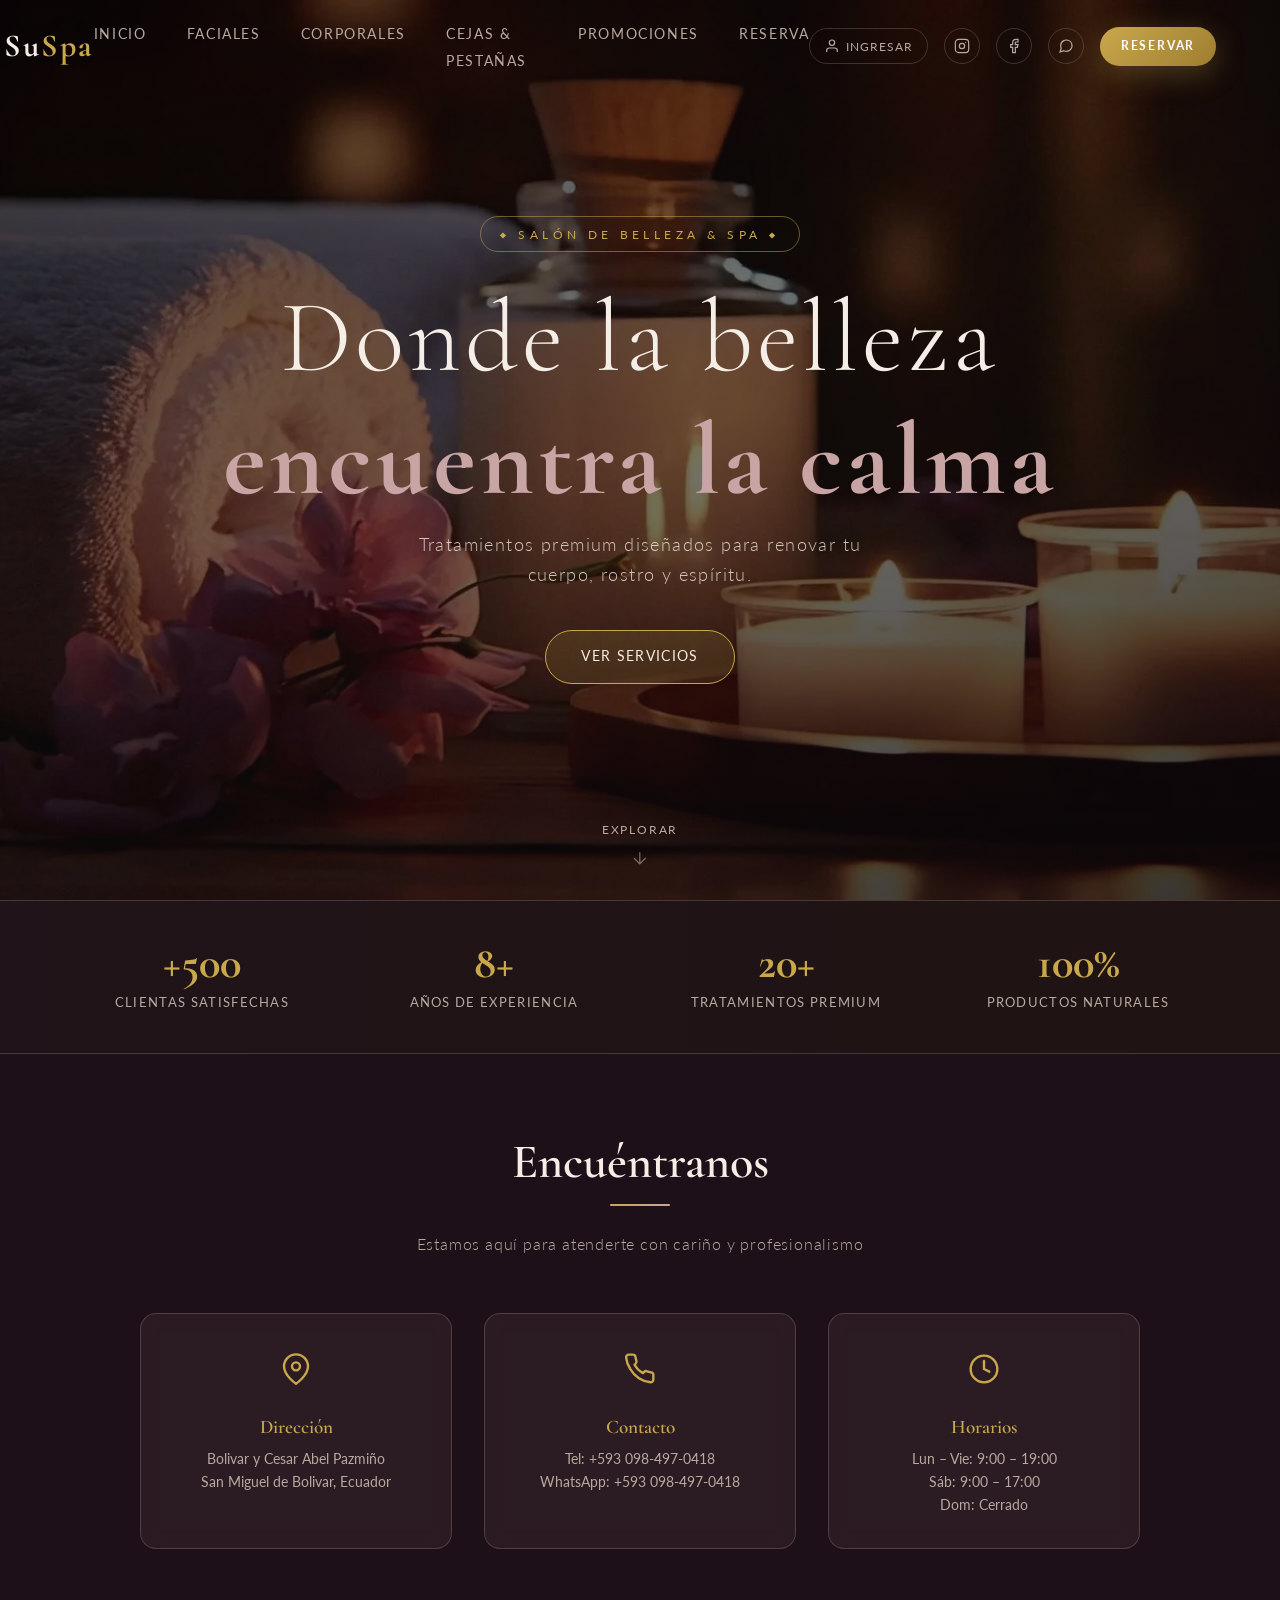
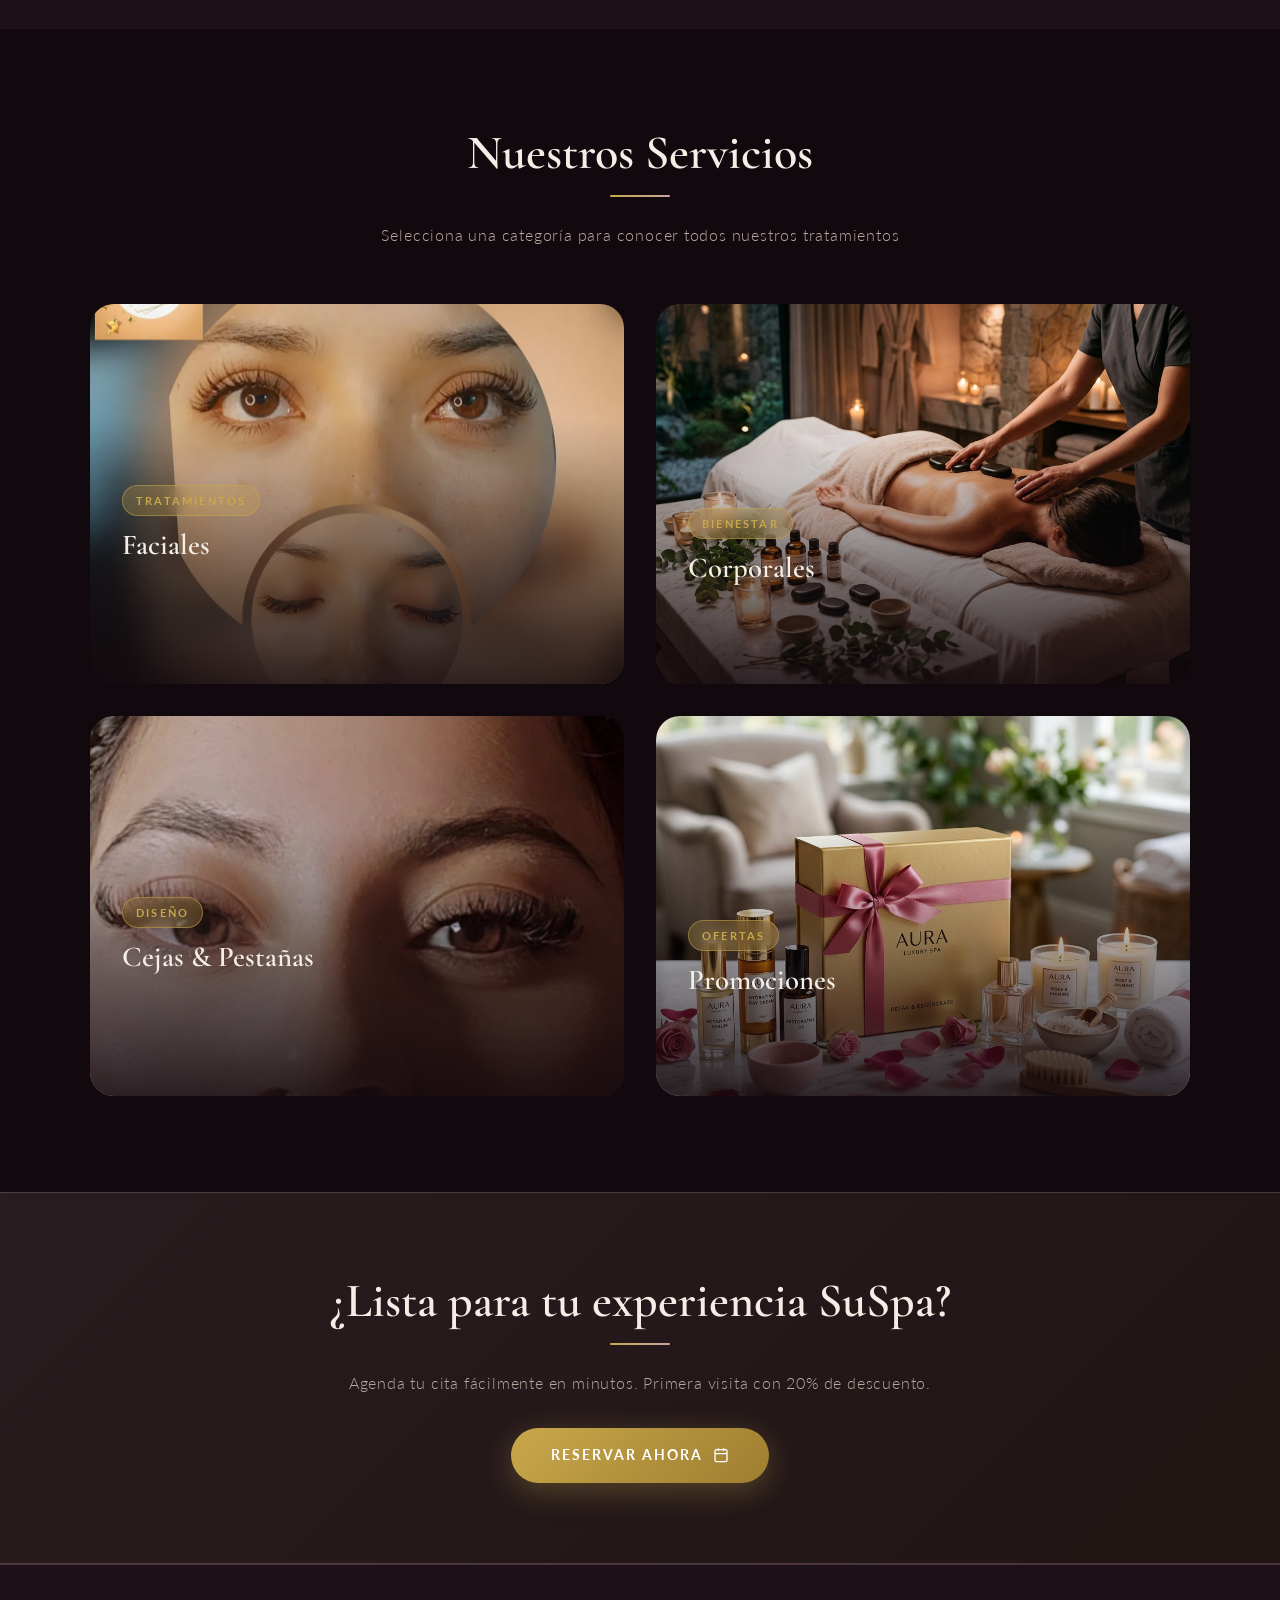
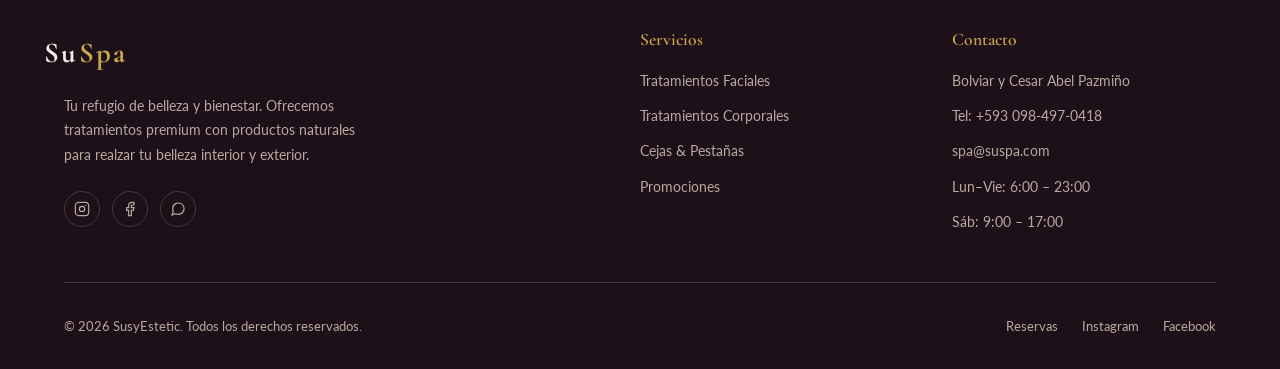
==== commit eb1571f9: "Descripción de los cambios" ====
--- a/index.html
+++ b/index.html
@@ -1,16 +1,18 @@
 <!DOCTYPE html>
 <html lang="es">
+
 <head>
   <meta charset="UTF-8" />
   <meta name="viewport" content="width=device-width, initial-scale=1.0" />
   <title>SusyEstetic — Salón de Belleza & Spa</title>
-  <meta name="description" content="SusyEstetic, tu destino de belleza y relajación. Servicios faciales, corporales, cejas, pestañas y más. Reserva tu cita hoy." />
+  <meta name="description"
+    content="SusyEstetic, tu destino de belleza y relajación. Servicios faciales, corporales, cejas, pestañas y más. Reserva tu cita hoy." />
   <link rel="stylesheet" href="css/styles.css" />
   <style>
-
     .hero-cta {
-      margin-top: 0.5rem; 
-    }
+      margin-top: 0.5rem;
+    }
+
     .divider {
       display: flex;
       align-items: center;
@@ -18,16 +20,21 @@
       max-width: 200px;
       margin: 0 auto 1rem;
     }
+
     .divider hr {
-      flex: 1; border: none; border-top: 1px solid var(--border-glass); 
-    }
-    .divider span { 
-      color: var(--accent); font-size: 1rem; 
+      flex: 1;
+      border: none;
+      border-top: 1px solid var(--border-glass);
+    }
+
+    .divider span {
+      color: var(--accent);
+      font-size: 1rem;
     }
 
 
     .stats-bar {
-      background: linear-gradient(90deg, rgba(200,164,165,0.07), rgba(201,168,76,0.07));
+      background: linear-gradient(90deg, rgba(200, 164, 165, 0.07), rgba(201, 168, 76, 0.07));
       border-top: 1px solid var(--border-glass);
       border-bottom: 1px solid var(--border-glass);
       padding: 2.5rem 4rem;
@@ -36,6 +43,7 @@
       gap: 1rem;
       text-align: center;
     }
+
     .stat-item h3 {
       font-family: 'Cormorant Garamond', serif;
       font-size: 2.8rem;
@@ -43,6 +51,7 @@
       color: var(--accent);
       line-height: 1;
     }
+
     .stat-item p {
       color: var(--text-muted);
       font-size: 0.82rem;
@@ -50,11 +59,16 @@
       text-transform: uppercase;
       margin-top: 0.3rem;
     }
-    @media(max-width:900px){
-      .stats-bar { grid-template-columns: repeat(2,1fr); padding: 2rem; }
+
+    @media(max-width:900px) {
+      .stats-bar {
+        grid-template-columns: repeat(2, 1fr);
+        padding: 2rem;
+      }
     }
   </style>
 </head>
+
 <body>
 
   <!-- ══ Barra de navegacion ══════════════════════════════ -->
@@ -71,16 +85,29 @@
     </ul>
 
     <div class="navbar-social">
-      <a href="https://instagram.com" target="_blank" rel="noopener" class="social-icon" aria-label="Instagram" id="ig-nav">
-        <svg viewBox="0 0 24 24" fill="none" stroke="currentColor" stroke-width="1.8" width="16" height="16"><rect x="2" y="2" width="20" height="20" rx="5"/><circle cx="12" cy="12" r="4"/><circle cx="17.5" cy="6.5" r="1" fill="currentColor" stroke="none"/></svg>
+      <a href="https://instagram.com" target="_blank" rel="noopener" class="social-icon" aria-label="Instagram"
+        id="ig-nav">
+        <svg viewBox="0 0 24 24" fill="none" stroke="currentColor" stroke-width="1.8" width="16" height="16">
+          <rect x="2" y="2" width="20" height="20" rx="5" />
+          <circle cx="12" cy="12" r="4" />
+          <circle cx="17.5" cy="6.5" r="1" fill="currentColor" stroke="none" />
+        </svg>
       </a>
-      <a href="https://facebook.com" target="_blank" rel="noopener" class="social-icon" aria-label="Facebook" id="fb-nav">
-        <svg viewBox="0 0 24 24" fill="none" stroke="currentColor" stroke-width="1.8" width="16" height="16"><path d="M18 2h-3a5 5 0 0 0-5 5v3H7v4h3v8h4v-8h3l1-4h-4V7a1 1 0 0 1 1-1h3z"/></svg>
+      <a href="https://facebook.com" target="_blank" rel="noopener" class="social-icon" aria-label="Facebook"
+        id="fb-nav">
+        <svg viewBox="0 0 24 24" fill="none" stroke="currentColor" stroke-width="1.8" width="16" height="16">
+          <path d="M18 2h-3a5 5 0 0 0-5 5v3H7v4h3v8h4v-8h3l1-4h-4V7a1 1 0 0 1 1-1h3z" />
+        </svg>
       </a>
-      <a href="https://wa.me/+593968951312" target="_blank" rel="noopener" class="social-icon" aria-label="WhatsApp" id="wa-nav">
-        <svg viewBox="0 0 24 24" fill="none" stroke="currentColor" stroke-width="1.8" width="16" height="16"><path d="M21 11.5a8.38 8.38 0 0 1-.9 3.8 8.5 8.5 0 0 1-7.6 4.7 8.38 8.38 0 0 1-3.8-.9L3 21l1.9-5.7a8.38 8.38 0 0 1-.9-3.8 8.5 8.5 0 0 1 4.7-7.6 8.38 8.38 0 0 1 3.8-.9h.5a8.48 8.48 0 0 1 8 8v.5z"/></svg>
+      <a href="https://wa.me/+593968951312" target="_blank" rel="noopener" class="social-icon" aria-label="WhatsApp"
+        id="wa-nav">
+        <svg viewBox="0 0 24 24" fill="none" stroke="currentColor" stroke-width="1.8" width="16" height="16">
+          <path
+            d="M21 11.5a8.38 8.38 0 0 1-.9 3.8 8.5 8.5 0 0 1-7.6 4.7 8.38 8.38 0 0 1-3.8-.9L3 21l1.9-5.7a8.38 8.38 0 0 1-.9-3.8 8.5 8.5 0 0 1 4.7-7.6 8.38 8.38 0 0 1 3.8-.9h.5a8.48 8.48 0 0 1 8 8v.5z" />
+        </svg>
       </a>
-      <a href="reserva.html" class="btn-primary" id="cta-nav" style="padding:0.6rem 1.3rem;font-size:0.75rem;">Reservar</a>
+      <a href="reserva.html" class="btn-primary" id="cta-nav"
+        style="padding:0.6rem 1.3rem;font-size:0.75rem;">Reservar</a>
     </div>
 
     <button class="hamburger" id="hamburger" aria-label="Abrir menú" aria-expanded="false">
@@ -92,7 +119,8 @@
     <div class="hero-bg" id="heroBg"></div>
     <div class="hero-overlay"></div>
     <div class="hero-content">
-      <div class="hero-tag"><span class="tag-icono" aria-hidden="true"></span> Salón de Belleza & Spa <span class="tag-icono" aria-hidden="true"></span></div>
+      <div class="hero-tag"><span class="tag-icono" aria-hidden="true"></span> Salón de Belleza & Spa <span
+          class="tag-icono" aria-hidden="true"></span></div>
       <h1 class="hero-title">
         Donde la belleza
         <strong>encuentra la calma</strong>
@@ -101,24 +129,37 @@
         Tratamientos premium diseñados para renovar tu cuerpo, rostro y espíritu.
       </p>
       <div class="hero-cta">
-        <a href="reserva.html" class="btn-primary" id="hero-reservar">
-          Reserva tu cita
-          <svg viewBox="0 0 24 24" fill="none" stroke="currentColor" stroke-width="2" width="16" height="16"><path d="M5 12h14M12 5l7 7-7 7"/></svg>
-        </a>
-        <a href="#servicios" class="btn-outline" id="hero-servicios">Ver servicios</a>
+        <a href="#servicios" class="btn-outline" id="hero-servicios"
+          style="background: rgba(201, 168, 76, 0.15); border-color: var(--accent);">
+          Ver servicios
+        </a>
       </div>
     </div>
     <div class="scroll-indicator" aria-hidden="true">
       <span>Explorar</span>
-      <svg viewBox="0 0 24 24" fill="none" stroke="currentColor" stroke-width="1.5"><path d="M12 5v14M5 12l7 7 7-7"/></svg>
+      <svg viewBox="0 0 24 24" fill="none" stroke="currentColor" stroke-width="1.5">
+        <path d="M12 5v14M5 12l7 7 7-7" />
+      </svg>
     </div>
   </section>
 
   <div class="stats-bar" role="complementary" aria-label="Datos del negocio">
-    <div class="stat-item reveal"><h3>+500</h3><p>Clientas satisfechas</p></div>
-    <div class="stat-item reveal"><h3>8+</h3><p>Años de experiencia</p></div>
-    <div class="stat-item reveal"><h3>20+</h3><p>Tratamientos premium</p></div>
-    <div class="stat-item reveal"><h3>100%</h3><p>Productos naturales</p></div>
+    <div class="stat-item reveal">
+      <h3>+500</h3>
+      <p>Clientas satisfechas</p>
+    </div>
+    <div class="stat-item reveal">
+      <h3>8+</h3>
+      <p>Años de experiencia</p>
+    </div>
+    <div class="stat-item reveal">
+      <h3>20+</h3>
+      <p>Tratamientos premium</p>
+    </div>
+    <div class="stat-item reveal">
+      <h3>100%</h3>
+      <p>Productos naturales</p>
+    </div>
   </div>
 
   <!-- ══ INFO DEL NEGOCIO ════════════════════ -->
@@ -162,36 +203,43 @@
           <div class="service-card-body">
             <span class="service-card-tag">Tratamientos</span>
             <h3 class="service-card-title">Faciales</h3>
-            <p class="service-card-desc">Limpieza profunda, hidratación, anti-edad y más tratamientos para realzar tu piel.</p>
+            <p class="service-card-desc">Limpieza profunda, hidratación, anti-edad y más tratamientos para realzar tu
+              piel.</p>
             <span class="service-card-arrow">Conocer más →</span>
           </div>
         </a>
 
         <!-- Corporales -->
         <a href="corporal.html" class="service-card reveal" id="card-corporales" aria-label="Ver servicios corporales">
-          <img src="images/corporal-hero.png" alt="Tratamiento corporal en spa" class="service-card-img" loading="lazy" />
+          <img src="images/corporal-hero.png" alt="Tratamiento corporal en spa" class="service-card-img"
+            loading="lazy" />
           <div class="service-card-body">
             <span class="service-card-tag">Bienestar</span>
             <h3 class="service-card-title">Corporales</h3>
-            <p class="service-card-desc">Masajes, exfoliaciones y envolturas para renovar tu cuerpo de pies a cabeza.</p>
+            <p class="service-card-desc">Masajes, exfoliaciones y envolturas para renovar tu cuerpo de pies a cabeza.
+            </p>
             <span class="service-card-arrow">Conocer más →</span>
           </div>
         </a>
 
         <!-- Cejas y Pestañas -->
-        <a href="cejas-pestanas.html" class="service-card reveal" id="card-cejas" aria-label="Ver servicios de cejas y pestañas">
-          <img src="images/cejas-hero.jpg" alt="Diseño de cejas y extensión de pestañas" class="service-card-img" loading="lazy" />
+        <a href="cejas-pestanas.html" class="service-card reveal" id="card-cejas"
+          aria-label="Ver servicios de cejas y pestañas">
+          <img src="images/cejas-hero.jpg" alt="Diseño de cejas y extensión de pestañas" class="service-card-img"
+            loading="lazy" />
           <div class="service-card-body">
             <span class="service-card-tag">Diseño</span>
             <h3 class="service-card-title">Cejas & Pestañas</h3>
-            <p class="service-card-desc">Diseño, laminado, extensiones y lifting para una mirada perfecta e irresistible.</p>
+            <p class="service-card-desc">Diseño, laminado, extensiones y lifting para una mirada perfecta e
+              irresistible.</p>
             <span class="service-card-arrow">Conocer más →</span>
           </div>
         </a>
 
         <!-- Promociones -->
         <a href="promociones.html" class="service-card reveal" id="card-promos" aria-label="Ver promociones especiales">
-          <img src="images/promo-hero.png" alt="Promociones especiales del spa" class="service-card-img" loading="lazy" />
+          <img src="images/promo-hero.png" alt="Promociones especiales del spa" class="service-card-img"
+            loading="lazy" />
           <div class="service-card-body">
             <span class="service-card-tag">Ofertas</span>
             <h3 class="service-card-title">Promociones</h3>
@@ -205,15 +253,17 @@
 
   <section
     style="background: linear-gradient(135deg, rgba(200,164,165,0.12), rgba(201,168,76,0.08)); border-top: 1px solid var(--border-glass); border-bottom: 1px solid var(--border-glass); padding: 5rem 4rem; text-align:center;"
-    aria-labelledby="cta-title"
-  >
+    aria-labelledby="cta-title">
     <div class="container">
       <h2 class="section-title reveal" id="cta-title">¿Lista para tu experiencia SuSpa?</h2>
       <span class="accent-line reveal"></span>
-      <p class="section-subtitle reveal" style="margin-bottom:2rem;">Agenda tu cita fácilmente en minutos. Primera visita con 20% de descuento.</p>
+      <p class="section-subtitle reveal" style="margin-bottom:2rem;">Agenda tu cita fácilmente en minutos. Primera
+        visita con 20% de descuento.</p>
       <a href="reserva.html" class="btn-primary reveal" id="cta-band-reservar">
         Reservar ahora
-        <svg viewBox="0 0 24 24" fill="none" stroke="currentColor" stroke-width="2" width="16" height="16"><path d="M8 2v4M16 2v4M3 10h18M5 4h14a2 2 0 0 1 2 2v14a2 2 0 0 1-2 2H5a2 2 0 0 1-2-2V6a2 2 0 0 1 2-2z"/></svg>
+        <svg viewBox="0 0 24 24" fill="none" stroke="currentColor" stroke-width="2" width="16" height="16">
+          <path d="M8 2v4M16 2v4M3 10h18M5 4h14a2 2 0 0 1 2 2v14a2 2 0 0 1-2 2H5a2 2 0 0 1-2-2V6a2 2 0 0 1 2-2z" />
+        </svg>
       </a>
     </div>
   </section>
@@ -223,16 +273,29 @@
     <div class="footer-top container">
       <div class="footer-brand">
         <span class="navbar-logo">Su<span>Spa</span></span>
-        <p>Tu refugio de belleza y bienestar. Ofrecemos tratamientos premium con productos naturales para realzar tu belleza interior y exterior.</p>
+        <p>Tu refugio de belleza y bienestar. Ofrecemos tratamientos premium con productos naturales para realzar tu
+          belleza interior y exterior.</p>
         <div class="footer-social">
-          <a href="https://instagram.com" target="_blank" rel="noopener" class="social-icon" aria-label="Instagram footer" id="ig-footer">
-            <svg viewBox="0 0 24 24" fill="none" stroke="currentColor" stroke-width="1.8" width="16" height="16"><rect x="2" y="2" width="20" height="20" rx="5"/><circle cx="12" cy="12" r="4"/><circle cx="17.5" cy="6.5" r="1" fill="currentColor" stroke="none"/></svg>
+          <a href="https://instagram.com" target="_blank" rel="noopener" class="social-icon"
+            aria-label="Instagram footer" id="ig-footer">
+            <svg viewBox="0 0 24 24" fill="none" stroke="currentColor" stroke-width="1.8" width="16" height="16">
+              <rect x="2" y="2" width="20" height="20" rx="5" />
+              <circle cx="12" cy="12" r="4" />
+              <circle cx="17.5" cy="6.5" r="1" fill="currentColor" stroke="none" />
+            </svg>
           </a>
-          <a href="https://facebook.com" target="_blank" rel="noopener" class="social-icon" aria-label="Facebook footer" id="fb-footer">
-            <svg viewBox="0 0 24 24" fill="none" stroke="currentColor" stroke-width="1.8" width="16" height="16"><path d="M18 2h-3a5 5 0 0 0-5 5v3H7v4h3v8h4v-8h3l1-4h-4V7a1 1 0 0 1 1-1h3z"/></svg>
+          <a href="https://facebook.com" target="_blank" rel="noopener" class="social-icon" aria-label="Facebook footer"
+            id="fb-footer">
+            <svg viewBox="0 0 24 24" fill="none" stroke="currentColor" stroke-width="1.8" width="16" height="16">
+              <path d="M18 2h-3a5 5 0 0 0-5 5v3H7v4h3v8h4v-8h3l1-4h-4V7a1 1 0 0 1 1-1h3z" />
+            </svg>
           </a>
-          <a href="https://wa.me/+593968951312" target="_blank" rel="noopener" class="social-icon" aria-label="WhatsApp footer" id="wa-footer">
-            <svg viewBox="0 0 24 24" fill="none" stroke="currentColor" stroke-width="1.8" width="16" height="16"><path d="M21 11.5a8.38 8.38 0 0 1-.9 3.8 8.5 8.5 0 0 1-7.6 4.7 8.38 8.38 0 0 1-3.8-.9L3 21l1.9-5.7a8.38 8.38 0 0 1-.9-3.8 8.5 8.5 0 0 1 4.7-7.6 8.38 8.38 0 0 1 3.8-.9h.5a8.48 8.48 0 0 1 8 8v.5z"/></svg>
+          <a href="https://wa.me/+593981540690" target="_blank" rel="noopener" class="social-icon"
+            aria-label="WhatsApp footer" id="wa-footer">
+            <svg viewBox="0 0 24 24" fill="none" stroke="currentColor" stroke-width="1.8" width="16" height="16">
+              <path
+                d="M21 11.5a8.38 8.38 0 0 1-.9 3.8 8.5 8.5 0 0 1-7.6 4.7 8.38 8.38 0 0 1-3.8-.9L3 21l1.9-5.7a8.38 8.38 0 0 1-.9-3.8 8.5 8.5 0 0 1 4.7-7.6 8.38 8.38 0 0 1 3.8-.9h.5a8.48 8.48 0 0 1 8 8v.5z" />
+            </svg>
           </a>
         </div>
       </div>
@@ -274,11 +337,12 @@
   <script>
     const heroBg = document.getElementById('heroBg');
     if (heroBg) {
-      heroBg.style.backgroundImage = "url('images/hero-bg.jpg')";
+      heroBg.style.backgroundImage = "url('images/FondoInicioSpa.webp')";
       window.addEventListener('scroll', () => {
         heroBg.style.transform = `scale(1.05) translateY(${window.scrollY * 0.25}px)`;
       }, { passive: true });
     }
   </script>
 </body>
-</html>
+
+</html>
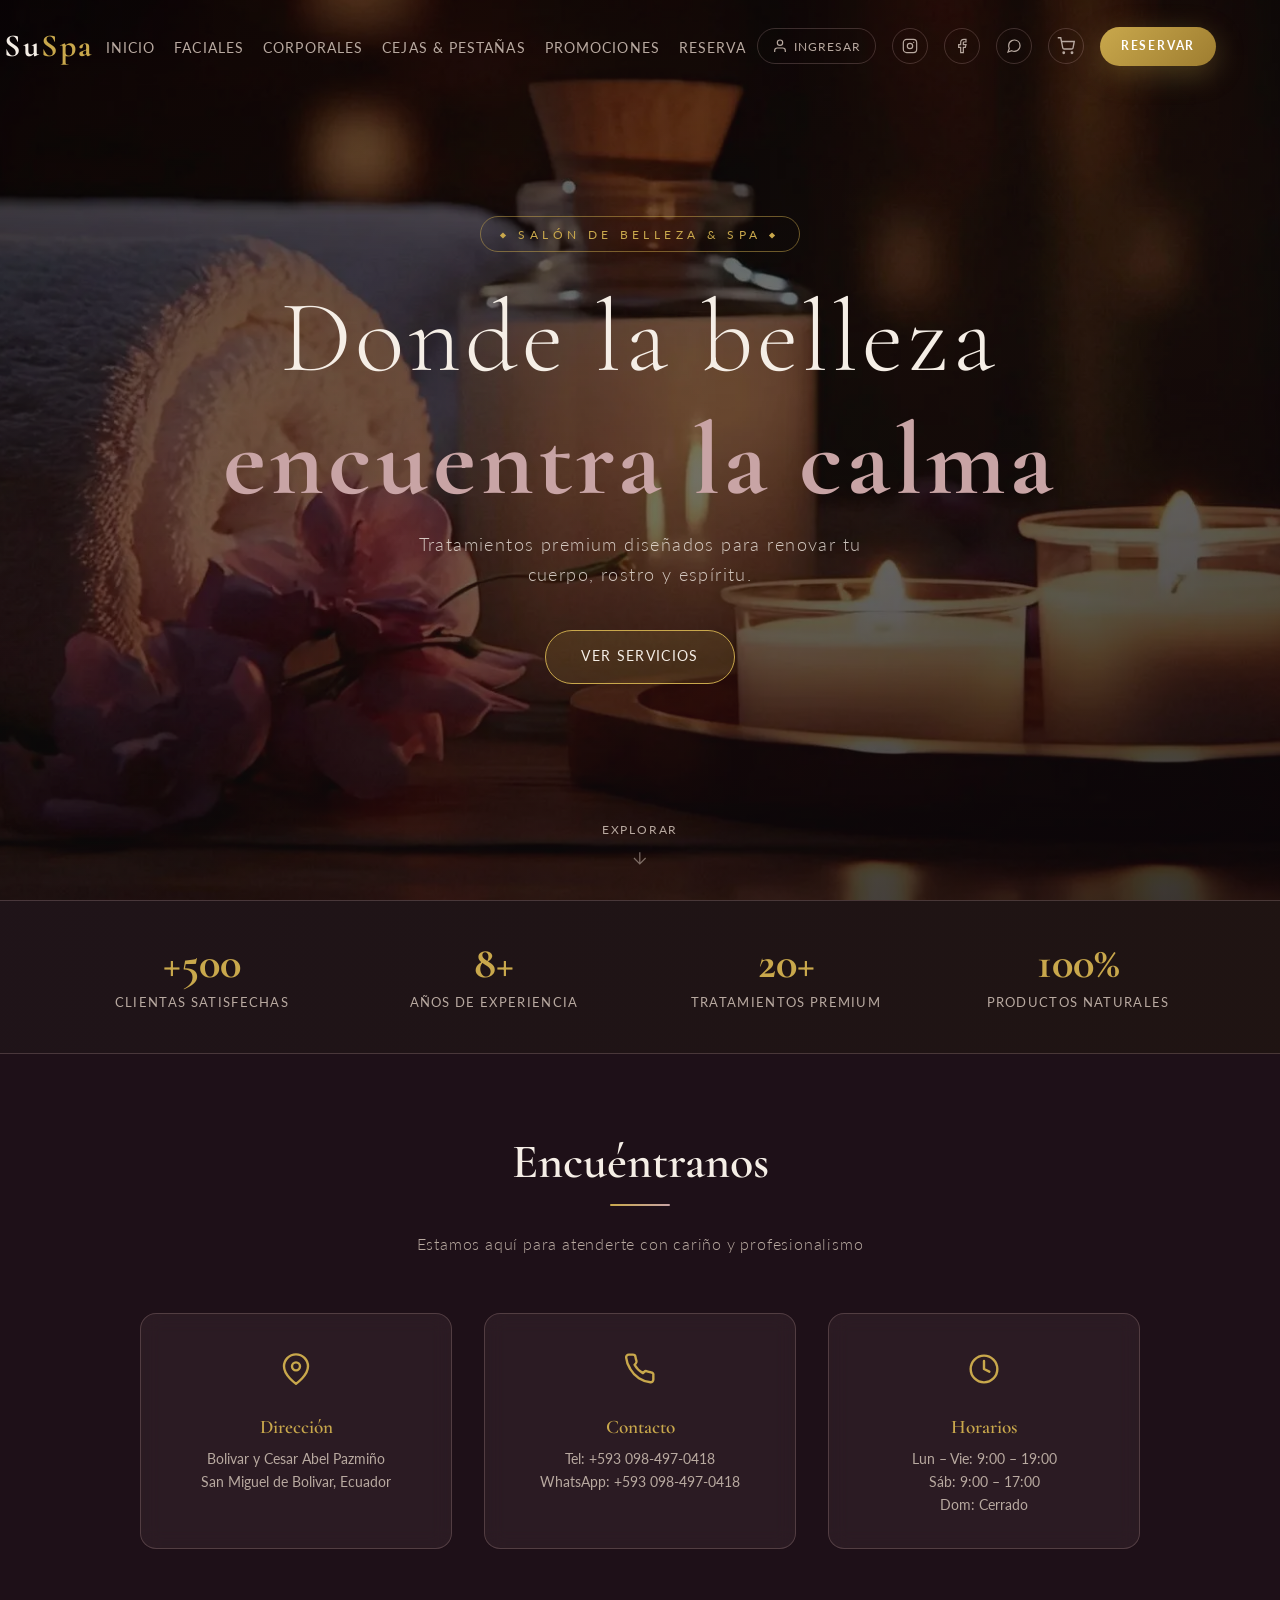
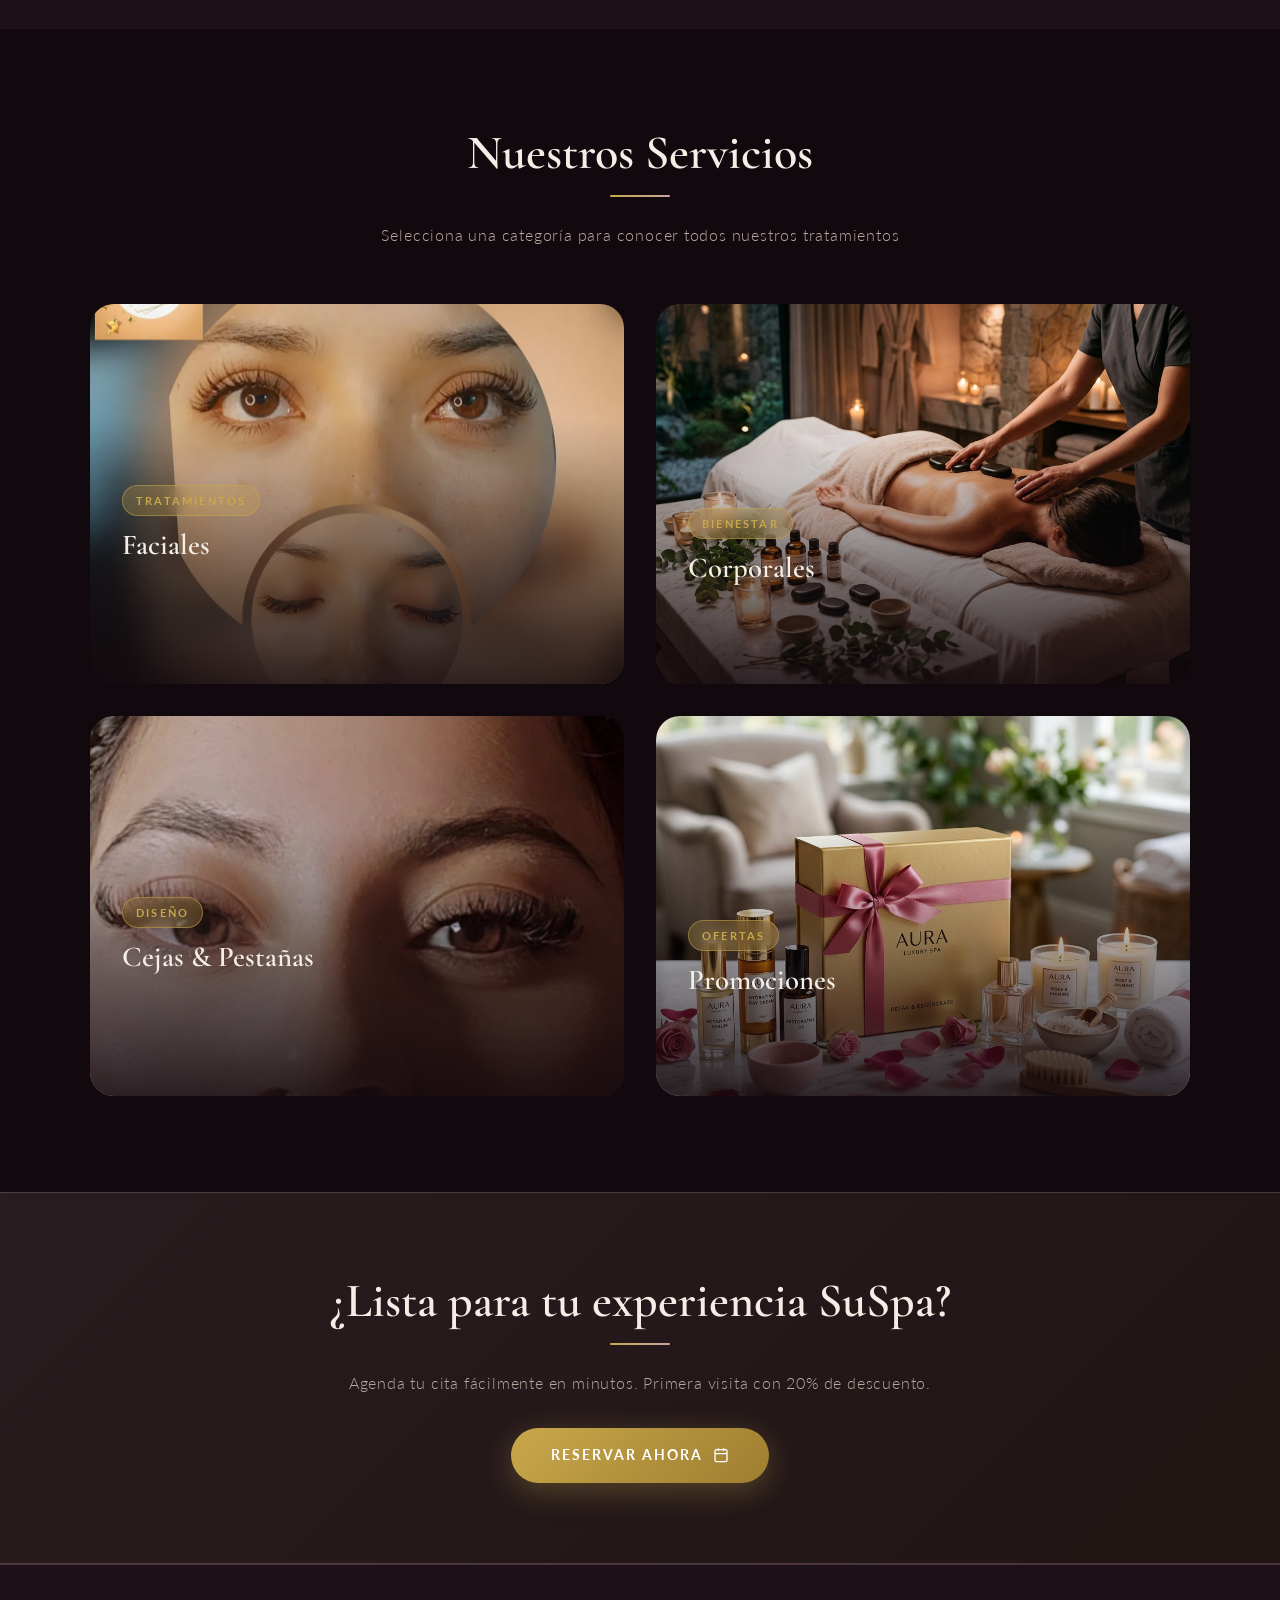
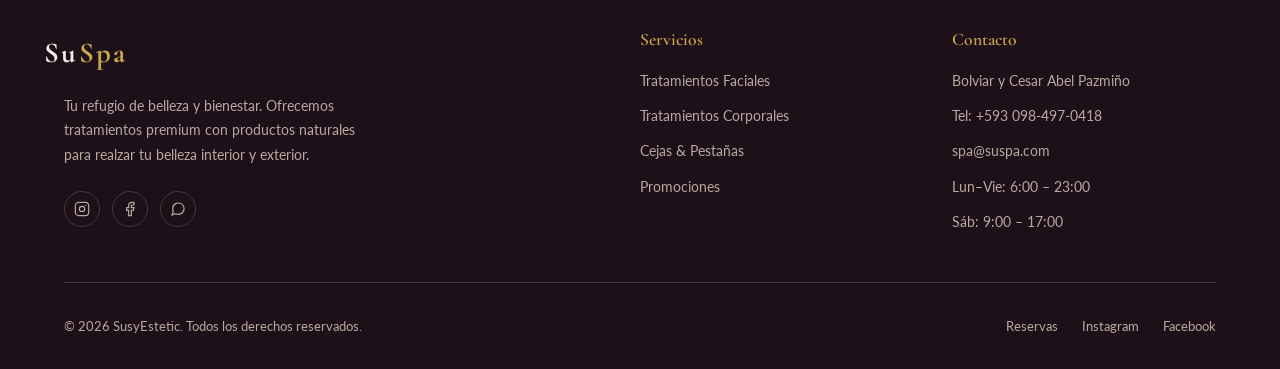
==== commit 89f9e81c: "Implementar panel de administración, pago con PayPal y optimizaciones de velocidad" ====
--- a/index.html
+++ b/index.html
@@ -7,7 +7,7 @@
   <title>SusyEstetic — Salón de Belleza & Spa</title>
   <meta name="description"
     content="SusyEstetic, tu destino de belleza y relajación. Servicios faciales, corporales, cejas, pestañas y más. Reserva tu cita hoy." />
-  <link rel="stylesheet" href="css/styles.css" />
+  <link rel="stylesheet" href="css/styles.css?v=3" />
   <style>
     .hero-cta {
       margin-top: 0.5rem;
@@ -332,8 +332,9 @@
     </div>
   </footer>
 
-  <script src="js/main.js"></script>
-  <script src="js/auth.js?v=2"></script>
+  <script defer src="js/cart.js?v=5"></script>
+  <script defer src="js/main.js"></script>
+  <script defer src="js/auth.js?v=5"></script>
   <script>
     const heroBg = document.getElementById('heroBg');
     if (heroBg) {
@@ -343,6 +344,8 @@
       }, { passive: true });
     }
   </script>
+
+  <script src="//instant.page/5.2.0" type="module" integrity="sha384-jnZyxPjiipYXnSU0ygqeac2q7CVYMbh84q0uHVRRxEtvFPiQYbXWUorga2aqZJ0z"></script>
 </body>
 
 </html>
--- a/css/styles.css
+++ b/css/styles.css
@@ -315,7 +315,7 @@
 
 .navbar-links {
   display: flex;
-  gap: 2.5rem;
+  gap: 1.2rem;
   list-style: none;
 }
 
@@ -323,7 +323,7 @@
   font-family: 'Lato', sans-serif;
   font-size: 0.85rem;
   font-weight: 400;
-  letter-spacing: 0.12em;
+  letter-spacing: 0.08em;
   text-transform: uppercase;
   color: var(--text-muted);
   transition: var(--transition);
@@ -1671,12 +1671,6 @@
   transition: var(--transition);
   white-space: nowrap;
 }
-.add-to-cart-btn::before {
-  content: '+';
-  font-size: 0.9rem;
-  font-weight: 300;
-  line-height: 1;
-}
 .add-to-cart-btn:hover {
   background: linear-gradient(135deg, var(--accent), var(--accent-dark));
   border-color: var(--accent);
@@ -1689,7 +1683,6 @@
   border-color: var(--accent);
   color: var(--accent);
 }
-.add-to-cart-btn.added::before { content: '✓'; }
 
 /* Toast */
 .cart-toast {
@@ -1951,3 +1944,1160 @@
   .auth-right { padding: 1.5rem 1rem; }
   .auth-tabs { margin-bottom: 1.2rem; }
 }
+
+/* ═══════════════════════════════════════════════════════════
+   RESUMEN DEL CARRITO EN FORMULARIO DE RESERVA
+═══════════════════════════════════════════════════════════ */
+
+.cart-summary {
+  display: flex;
+  flex-direction: column;
+  gap: 0.75rem;
+}
+
+.cart-summary-item {
+  display: flex;
+  align-items: center;
+  justify-content: space-between;
+  background: var(--bg-card);
+  border: 1px solid var(--border-glass);
+  border-radius: var(--radius);
+  padding: 1rem 1.25rem;
+  transition: var(--transition);
+  backdrop-filter: blur(10px);
+  -webkit-backdrop-filter: blur(10px);
+}
+
+.cart-summary-item:hover {
+  border-color: var(--primary);
+  box-shadow: var(--shadow-glow);
+  transform: translateY(-2px);
+}
+
+.cart-summary-item-left {
+  display: flex;
+  flex-direction: column;
+  gap: 0.2rem;
+}
+
+.cart-summary-category {
+  font-size: 0.7rem;
+  font-weight: 700;
+  letter-spacing: 0.15em;
+  text-transform: uppercase;
+  color: var(--accent);
+}
+
+.cart-summary-name {
+  font-family: 'Cormorant Garamond', serif;
+  font-size: 1.15rem;
+  font-weight: 600;
+  color: var(--text-light);
+  margin: 0;
+}
+
+.cart-summary-duration {
+  font-size: 0.78rem;
+  color: var(--text-muted);
+}
+
+.cart-summary-item-right {
+  display: flex;
+  align-items: center;
+  gap: 0.75rem;
+  flex-shrink: 0;
+}
+
+.cart-summary-price {
+  font-family: 'Cormorant Garamond', serif;
+  font-size: 1.2rem;
+  font-weight: 600;
+  color: var(--accent);
+}
+
+.cart-summary-qty {
+  font-size: 0.78rem;
+  color: var(--text-muted);
+  background: rgba(201, 168, 76, 0.15);
+  border: 1px solid rgba(201, 168, 76, 0.3);
+  border-radius: 50px;
+  padding: 0.2rem 0.6rem;
+  letter-spacing: 0.05em;
+}
+
+.cart-summary-total {
+  display: flex;
+  align-items: center;
+  justify-content: space-between;
+  padding: 0.85rem 1.25rem;
+  border-top: 1px solid var(--border-glass);
+  margin-top: 0.25rem;
+}
+
+.cart-summary-total span {
+  font-size: 0.9rem;
+  color: var(--text-muted);
+}
+
+.cart-summary-total strong {
+  font-family: 'Cormorant Garamond', serif;
+  font-size: 1.3rem;
+  color: var(--accent);
+}
+
+.cart-summary-edit {
+  display: inline-flex;
+  align-items: center;
+  justify-content: center;
+  gap: 0.4rem;
+  width: 100%;
+  margin-top: 0.5rem;
+  padding: 0.6rem 1rem;
+  background: transparent;
+  border: 1px solid var(--border-glass);
+  border-radius: 50px;
+  color: var(--text-muted);
+  font-family: 'Lato', sans-serif;
+  font-size: 0.8rem;
+  letter-spacing: 0.08em;
+  cursor: pointer;
+  transition: var(--transition);
+}
+
+.cart-summary-edit:hover {
+  border-color: var(--primary);
+  color: var(--primary);
+  background: var(--bg-glass);
+}
+
+.cart-summary-empty {
+  text-align: center;
+  padding: 2rem 1rem;
+  border: 1px dashed var(--border-glass);
+  border-radius: var(--radius);
+  background: var(--bg-card);
+}
+
+.cart-summary-empty svg {
+  display: block;
+  margin: 0 auto 0.75rem;
+  color: var(--text-muted);
+  opacity: 0.5;
+}
+
+.cart-summary-empty p {
+  color: var(--text-muted);
+  font-size: 0.9rem;
+  margin-bottom: 0.5rem;
+}
+
+.cart-summary-empty a {
+  color: var(--accent);
+  font-size: 0.82rem;
+  text-decoration: underline;
+  text-underline-offset: 3px;
+}
+
+@media (max-width: 600px) {
+  .cart-summary-item {
+    flex-direction: column;
+    align-items: flex-start;
+    gap: 0.5rem;
+  }
+  .cart-summary-item-right {
+    width: 100%;
+    justify-content: space-between;
+  }
+}
+
+/* ═══════════════════════════════════════════════════════════
+   PANEL DE ADMINISTRACIÓN
+═══════════════════════════════════════════════════════════ */
+
+.admin-body {
+  display: flex;
+  min-height: 100vh;
+  background: var(--bg-dark);
+  overflow-x: hidden;
+}
+
+/* ── Sidebar ──────────────────────────────── */
+.admin-sidebar {
+  width: 260px;
+  min-height: 100vh;
+  background: var(--bg-mid);
+  border-right: 1px solid var(--border-glass);
+  display: flex;
+  flex-direction: column;
+  flex-shrink: 0;
+  position: sticky;
+  top: 0;
+  height: 100vh;
+  z-index: 100;
+}
+
+.admin-sidebar-header {
+  padding: 1.8rem 1.5rem;
+  border-bottom: 1px solid var(--border-glass);
+  display: flex;
+  align-items: center;
+  gap: 0.75rem;
+}
+
+.admin-sidebar-tag {
+  font-size: 0.6rem;
+  font-weight: 700;
+  letter-spacing: 0.15em;
+  text-transform: uppercase;
+  color: var(--bg-mid);
+  background: linear-gradient(135deg, var(--accent), var(--accent-dark));
+  padding: 0.2rem 0.6rem;
+  border-radius: 50px;
+}
+
+.admin-nav {
+  flex: 1;
+  display: flex;
+  flex-direction: column;
+  padding: 1rem 0.75rem;
+  gap: 0.25rem;
+}
+
+.admin-nav-item {
+  display: flex;
+  align-items: center;
+  gap: 0.75rem;
+  padding: 0.8rem 1rem;
+  border-radius: var(--radius);
+  border: none;
+  background: transparent;
+  color: var(--text-muted);
+  font-family: 'Lato', sans-serif;
+  font-size: 0.88rem;
+  font-weight: 400;
+  cursor: pointer;
+  transition: all 0.25s ease;
+  width: 100%;
+  text-align: left;
+}
+
+.admin-nav-item:hover {
+  background: var(--bg-glass);
+  color: var(--text-light);
+}
+
+.admin-nav-item.active {
+  background: linear-gradient(135deg, rgba(201,168,76,0.15), rgba(200,164,165,0.1));
+  border: 1px solid rgba(201,168,76,0.25);
+  color: var(--accent);
+  font-weight: 700;
+}
+
+.admin-sidebar-footer {
+  padding: 1rem 1.25rem;
+  border-top: 1px solid var(--border-glass);
+  display: flex;
+  flex-direction: column;
+  gap: 0.5rem;
+}
+
+.admin-back-link,
+.admin-logout-btn {
+  display: flex;
+  align-items: center;
+  gap: 0.5rem;
+  font-size: 0.82rem;
+  color: var(--text-muted);
+  text-decoration: none;
+  background: none;
+  border: none;
+  cursor: pointer;
+  padding: 0.4rem 0.5rem;
+  border-radius: 8px;
+  transition: all 0.2s;
+  font-family: 'Lato', sans-serif;
+}
+.admin-back-link:hover { color: var(--primary); }
+.admin-logout-btn:hover { color: #e07575; }
+
+/* ── Sidebar toggle mobile ────────────────── */
+.admin-sidebar-toggle {
+  display: none;
+  position: fixed;
+  top: 1rem;
+  left: 1rem;
+  z-index: 200;
+  width: 40px;
+  height: 40px;
+  border-radius: 10px;
+  border: 1px solid var(--border-glass);
+  background: var(--bg-mid);
+  cursor: pointer;
+  flex-direction: column;
+  align-items: center;
+  justify-content: center;
+  gap: 4px;
+}
+.admin-sidebar-toggle span {
+  width: 18px;
+  height: 2px;
+  background: var(--text-muted);
+  border-radius: 2px;
+  transition: 0.3s;
+}
+
+/* ── Main content ─────────────────────────── */
+.admin-main {
+  flex: 1;
+  padding: 2rem 2.5rem;
+  overflow-y: auto;
+  min-width: 0;
+}
+
+.admin-header {
+  display: flex;
+  align-items: center;
+  justify-content: space-between;
+  margin-bottom: 2rem;
+  flex-wrap: wrap;
+  gap: 1rem;
+}
+
+.admin-page-title {
+  font-family: 'Cormorant Garamond', serif;
+  font-size: 2rem;
+  font-weight: 600;
+  color: var(--text-light);
+  margin: 0;
+}
+
+.admin-page-desc {
+  color: var(--text-muted);
+  font-size: 0.88rem;
+  margin-top: 0.25rem;
+}
+
+.admin-header-right {
+  display: flex;
+  align-items: center;
+  gap: 0.75rem;
+}
+
+.admin-user-name {
+  font-size: 0.88rem;
+  color: var(--text-muted);
+}
+
+.admin-avatar {
+  width: 38px;
+  height: 38px;
+  border-radius: 50%;
+  background: linear-gradient(135deg, var(--primary), var(--accent));
+  display: flex;
+  align-items: center;
+  justify-content: center;
+  font-family: 'Cormorant Garamond', serif;
+  font-size: 1.1rem;
+  font-weight: 700;
+  color: white;
+}
+
+/* ── Sections ─────────────────────────────── */
+.admin-section {
+  display: none;
+  animation: adminFadeIn 0.35s ease;
+}
+.admin-section.active { display: block; }
+
+@keyframes adminFadeIn {
+  from { opacity: 0; transform: translateY(10px); }
+  to   { opacity: 1; transform: translateY(0); }
+}
+
+/* ── Dashboard stats ──────────────────────── */
+.admin-stats-grid {
+  display: grid;
+  grid-template-columns: repeat(auto-fill, minmax(220px, 1fr));
+  gap: 1.25rem;
+}
+
+.admin-stat-card {
+  background: var(--bg-card);
+  border: 1px solid var(--border-glass);
+  border-radius: var(--radius);
+  padding: 1.5rem;
+  display: flex;
+  align-items: center;
+  gap: 1rem;
+  transition: var(--transition);
+  backdrop-filter: blur(10px);
+  -webkit-backdrop-filter: blur(10px);
+}
+.admin-stat-card:hover {
+  border-color: var(--primary);
+  box-shadow: var(--shadow-glow);
+  transform: translateY(-3px);
+}
+
+.admin-stat-icon {
+  width: 50px;
+  height: 50px;
+  border-radius: 12px;
+  display: flex;
+  align-items: center;
+  justify-content: center;
+  flex-shrink: 0;
+}
+
+.admin-stat-info {
+  display: flex;
+  flex-direction: column;
+}
+
+.admin-stat-value {
+  font-family: 'Cormorant Garamond', serif;
+  font-size: 2rem;
+  font-weight: 700;
+  color: var(--text-light);
+  line-height: 1;
+}
+
+.admin-stat-label {
+  font-size: 0.78rem;
+  color: var(--text-muted);
+  margin-top: 0.2rem;
+}
+
+/* ── Toolbar ──────────────────────────────── */
+.admin-toolbar {
+  display: flex;
+  align-items: center;
+  gap: 1rem;
+  margin-bottom: 1.25rem;
+  flex-wrap: wrap;
+}
+
+.admin-search-wrap {
+  display: flex;
+  align-items: center;
+  gap: 0.6rem;
+  background: var(--bg-card);
+  border: 1px solid var(--border-glass);
+  border-radius: 50px;
+  padding: 0.5rem 1rem;
+  flex: 1;
+  min-width: 200px;
+  max-width: 350px;
+  color: var(--text-muted);
+  transition: border-color 0.3s;
+}
+.admin-search-wrap:focus-within {
+  border-color: var(--accent);
+}
+
+.admin-search {
+  background: none;
+  border: none;
+  color: var(--text-light);
+  font-family: 'Lato', sans-serif;
+  font-size: 0.88rem;
+  outline: none;
+  width: 100%;
+}
+.admin-search::placeholder { color: var(--text-muted); opacity: 0.7; }
+
+.admin-filter-select {
+  background: var(--bg-card);
+  border: 1px solid var(--border-glass);
+  border-radius: 50px;
+  padding: 0.55rem 1.2rem;
+  color: var(--text-light);
+  font-family: 'Lato', sans-serif;
+  font-size: 0.82rem;
+  cursor: pointer;
+  transition: border-color 0.3s;
+  outline: none;
+  appearance: none;
+  -webkit-appearance: none;
+  background-image: url("data:image/svg+xml,%3Csvg xmlns='http://www.w3.org/2000/svg' width='12' height='12' viewBox='0 0 24 24' fill='none' stroke='%23b8a9a0' stroke-width='2'%3E%3Cpolyline points='6 9 12 15 18 9'%3E%3C/polyline%3E%3C/svg%3E");
+  background-repeat: no-repeat;
+  background-position: right 1rem center;
+  padding-right: 2.5rem;
+}
+.admin-filter-select:focus { border-color: var(--accent); }
+.admin-filter-select option {
+  background: var(--bg-mid);
+  color: var(--text-light);
+}
+
+/* ── Buttons ──────────────────────────────── */
+.admin-btn-primary {
+  display: inline-flex;
+  align-items: center;
+  gap: 0.4rem;
+  background: linear-gradient(135deg, var(--accent), var(--accent-dark));
+  border: none;
+  color: white;
+  font-family: 'Lato', sans-serif;
+  font-size: 0.82rem;
+  font-weight: 700;
+  letter-spacing: 0.06em;
+  text-transform: uppercase;
+  padding: 0.65rem 1.3rem;
+  border-radius: 50px;
+  cursor: pointer;
+  transition: var(--transition);
+  white-space: nowrap;
+}
+.admin-btn-primary:hover {
+  transform: translateY(-2px);
+  box-shadow: 0 6px 20px rgba(201,168,76,0.35);
+}
+
+.admin-btn-secondary {
+  display: inline-flex;
+  align-items: center;
+  gap: 0.4rem;
+  background: transparent;
+  border: 1px solid var(--border-glass);
+  color: var(--text-muted);
+  font-family: 'Lato', sans-serif;
+  font-size: 0.82rem;
+  padding: 0.6rem 1.2rem;
+  border-radius: 50px;
+  cursor: pointer;
+  transition: var(--transition);
+}
+.admin-btn-secondary:hover {
+  border-color: var(--primary);
+  color: var(--text-light);
+}
+
+/* ── Card ─────────────────────────────────── */
+.admin-card {
+  background: var(--bg-card);
+  border: 1px solid var(--border-glass);
+  border-radius: var(--radius);
+  backdrop-filter: blur(10px);
+  -webkit-backdrop-filter: blur(10px);
+  overflow: hidden;
+}
+
+.admin-card-title {
+  font-family: 'Cormorant Garamond', serif;
+  font-size: 1.3rem;
+  color: var(--text-light);
+  padding: 1.25rem 1.5rem 0;
+  margin-bottom: 0;
+}
+
+/* ── Table ─────────────────────────────────── */
+.admin-table-wrap { overflow-x: auto; }
+
+.admin-table {
+  width: 100%;
+  border-collapse: collapse;
+  font-size: 0.88rem;
+}
+
+.admin-table thead th {
+  background: rgba(201,168,76,0.06);
+  padding: 0.85rem 1.25rem;
+  text-align: left;
+  font-family: 'Lato', sans-serif;
+  font-size: 0.72rem;
+  font-weight: 700;
+  letter-spacing: 0.12em;
+  text-transform: uppercase;
+  color: var(--text-muted);
+  border-bottom: 1px solid var(--border-glass);
+  white-space: nowrap;
+}
+
+.admin-table tbody td {
+  padding: 0.85rem 1.25rem;
+  color: var(--text-muted);
+  border-bottom: 1px solid rgba(200,164,165,0.08);
+  vertical-align: middle;
+}
+
+.admin-table tbody tr {
+  transition: background 0.2s;
+}
+.admin-table tbody tr:hover {
+  background: rgba(200,164,165,0.04);
+}
+.admin-table tbody tr.row-inactive {
+  opacity: 0.5;
+}
+.admin-table tbody tr:last-child td {
+  border-bottom: none;
+}
+
+.td-bold {
+  font-family: 'Cormorant Garamond', serif;
+  font-size: 1rem;
+  font-weight: 600;
+  color: var(--text-light);
+}
+
+.td-actions {
+  display: flex;
+  gap: 0.35rem;
+  white-space: nowrap;
+}
+
+.admin-empty {
+  text-align: center;
+  color: var(--text-muted);
+  padding: 2rem !important;
+  font-style: italic;
+  opacity: 0.7;
+}
+
+/* ── Category pill ────────────────────────── */
+.admin-cat-pill {
+  display: inline-block;
+  font-size: 0.72rem;
+  font-weight: 700;
+  letter-spacing: 0.08em;
+  color: var(--accent);
+  background: rgba(201,168,76,0.12);
+  border: 1px solid rgba(201,168,76,0.25);
+  border-radius: 50px;
+  padding: 0.2rem 0.7rem;
+}
+
+/* ── Badges ───────────────────────────────── */
+.admin-badge {
+  display: inline-block;
+  font-size: 0.7rem;
+  font-weight: 700;
+  letter-spacing: 0.06em;
+  padding: 0.2rem 0.65rem;
+  border-radius: 50px;
+  white-space: nowrap;
+}
+.badge-pending {
+  background: rgba(201,168,76,0.15);
+  color: var(--accent);
+  border: 1px solid rgba(201,168,76,0.3);
+}
+.badge-confirmed {
+  background: rgba(37,211,102,0.1);
+  color: #25d366;
+  border: 1px solid rgba(37,211,102,0.25);
+}
+.badge-completed {
+  background: rgba(37,211,102,0.1);
+  color: #25d366;
+  border: 1px solid rgba(37,211,102,0.25);
+}
+.badge-cancelled {
+  background: rgba(224,117,117,0.1);
+  color: #e07575;
+  border: 1px solid rgba(224,117,117,0.25);
+}
+.badge-noshow {
+  background: rgba(184,169,160,0.1);
+  color: var(--text-muted);
+  border: 1px solid rgba(184,169,160,0.25);
+}
+
+/* ── Action buttons ───────────────────────── */
+.admin-action-btn {
+  width: 30px;
+  height: 30px;
+  border-radius: 8px;
+  border: 1px solid var(--border-glass);
+  background: transparent;
+  color: var(--text-muted);
+  cursor: pointer;
+  display: flex;
+  align-items: center;
+  justify-content: center;
+  transition: all 0.2s;
+}
+.admin-action-btn.edit:hover {
+  background: rgba(201,168,76,0.15);
+  border-color: var(--accent);
+  color: var(--accent);
+}
+.admin-action-btn.confirm:hover {
+  background: rgba(37,211,102,0.1);
+  border-color: #25d366;
+  color: #25d366;
+}
+.admin-action-btn.cancel:hover {
+  background: rgba(224,117,117,0.1);
+  border-color: #e07575;
+  color: #e07575;
+}
+.admin-action-btn.toggle:hover {
+  background: rgba(200,164,165,0.1);
+  border-color: var(--primary);
+  color: var(--primary);
+}
+
+/* ── Modal ─────────────────────────────────── */
+.admin-modal-overlay {
+  position: fixed;
+  inset: 0;
+  background: rgba(0,0,0,0.65);
+  backdrop-filter: blur(6px);
+  -webkit-backdrop-filter: blur(6px);
+  z-index: 2000;
+  display: flex;
+  align-items: center;
+  justify-content: center;
+  opacity: 0;
+  visibility: hidden;
+  transition: all 0.3s ease;
+}
+.admin-modal-overlay.active {
+  opacity: 1;
+  visibility: visible;
+}
+
+.admin-modal {
+  background: var(--bg-mid);
+  border: 1px solid var(--border-glass);
+  border-radius: var(--radius-lg);
+  width: 90%;
+  max-width: 600px;
+  max-height: 90vh;
+  overflow-y: auto;
+  transform: translateY(20px) scale(0.97);
+  transition: transform 0.3s ease;
+}
+.admin-modal-overlay.active .admin-modal {
+  transform: translateY(0) scale(1);
+}
+
+.admin-modal-header {
+  display: flex;
+  align-items: center;
+  justify-content: space-between;
+  padding: 1.5rem 2rem;
+  border-bottom: 1px solid var(--border-glass);
+}
+.admin-modal-header h3 {
+  font-family: 'Cormorant Garamond', serif;
+  font-size: 1.5rem;
+  color: var(--text-light);
+  margin: 0;
+}
+
+.admin-modal-close {
+  background: none;
+  border: none;
+  color: var(--text-muted);
+  cursor: pointer;
+  padding: 4px;
+  border-radius: 6px;
+  transition: color 0.2s;
+}
+.admin-modal-close:hover { color: var(--text-light); }
+
+/* ── Form ──────────────────────────────────── */
+.admin-form {
+  padding: 1.5rem 2rem 2rem;
+}
+
+.admin-form-grid {
+  display: grid;
+  grid-template-columns: 1fr 1fr;
+  gap: 1.2rem;
+}
+.admin-form-grid .full-width { grid-column: 1 / -1; }
+
+.admin-form-group {
+  display: flex;
+  flex-direction: column;
+  gap: 0.35rem;
+}
+
+.admin-form-group label {
+  font-size: 0.78rem;
+  font-weight: 700;
+  letter-spacing: 0.06em;
+  text-transform: uppercase;
+  color: var(--text-muted);
+}
+
+.admin-form-group input,
+.admin-form-group select,
+.admin-form-group textarea {
+  background: var(--bg-card);
+  border: 1px solid var(--border-glass);
+  border-radius: var(--radius);
+  padding: 0.7rem 1rem;
+  color: var(--text-light);
+  font-family: 'Lato', sans-serif;
+  font-size: 0.92rem;
+  outline: none;
+  transition: border-color 0.3s;
+  width: 100%;
+  box-sizing: border-box;
+}
+.admin-form-group input:focus,
+.admin-form-group select:focus,
+.admin-form-group textarea:focus {
+  border-color: var(--accent);
+}
+.admin-form-group select option {
+  background: var(--bg-mid);
+  color: var(--text-light);
+}
+.admin-form-group textarea {
+  resize: vertical;
+  min-height: 60px;
+}
+
+.admin-checkbox-label {
+  display: flex;
+  align-items: center;
+  gap: 0.5rem;
+  cursor: pointer;
+  font-size: 0.88rem !important;
+  text-transform: none !important;
+  font-weight: 400 !important;
+  color: var(--text-light) !important;
+}
+.admin-checkbox-label input[type="checkbox"] {
+  width: 18px;
+  height: 18px;
+  accent-color: var(--accent);
+  cursor: pointer;
+}
+
+.admin-form-actions {
+  display: flex;
+  justify-content: flex-end;
+  gap: 0.75rem;
+  margin-top: 1.5rem;
+  padding-top: 1.25rem;
+  border-top: 1px solid var(--border-glass);
+}
+
+.admin-form-error {
+  color: #e07575;
+  font-size: 0.84rem;
+  margin-top: 0.75rem;
+  text-align: center;
+  min-height: 1rem;
+}
+
+/* ── Reservation detail ───────────────────── */
+.admin-reservation-detail {
+  padding: 1.5rem 2rem 2rem;
+}
+
+.admin-detail-grid {
+  display: grid;
+  grid-template-columns: 1fr 1fr;
+  gap: 1rem;
+}
+.admin-detail-grid .full-width { grid-column: 1 / -1; }
+
+.admin-detail-item {
+  display: flex;
+  flex-direction: column;
+  gap: 0.2rem;
+}
+
+.admin-detail-label {
+  font-size: 0.72rem;
+  font-weight: 700;
+  letter-spacing: 0.12em;
+  text-transform: uppercase;
+  color: var(--text-muted);
+}
+
+.admin-detail-value {
+  font-size: 0.95rem;
+  color: var(--text-light);
+}
+
+.admin-detail-actions {
+  display: flex;
+  align-items: center;
+  gap: 0.75rem;
+  margin-top: 1.5rem;
+  padding-top: 1.25rem;
+  border-top: 1px solid var(--border-glass);
+  flex-wrap: wrap;
+}
+
+.admin-detail-actions label {
+  font-size: 0.82rem;
+  color: var(--text-muted);
+}
+
+.admin-detail-actions select {
+  background: var(--bg-card);
+  border: 1px solid var(--border-glass);
+  border-radius: var(--radius);
+  padding: 0.5rem 1rem;
+  color: var(--text-light);
+  font-family: 'Lato', sans-serif;
+  font-size: 0.88rem;
+  outline: none;
+}
+.admin-detail-actions select option {
+  background: var(--bg-mid);
+}
+
+/* ── Toast ─────────────────────────────────── */
+.admin-toast {
+  position: fixed;
+  bottom: 2rem;
+  right: 2rem;
+  background: var(--bg-mid);
+  border: 1px solid var(--border-glass);
+  color: var(--text-light);
+  font-size: 0.88rem;
+  padding: 0.8rem 1.5rem;
+  border-radius: 50px;
+  z-index: 9000;
+  opacity: 0;
+  transform: translateY(12px);
+  transition: all 0.3s ease;
+  backdrop-filter: blur(10px);
+  -webkit-backdrop-filter: blur(10px);
+  box-shadow: 0 10px 30px rgba(0,0,0,0.3);
+  pointer-events: none;
+}
+.admin-toast.show {
+  opacity: 1;
+  transform: translateY(0);
+  pointer-events: auto;
+}
+.admin-toast.success { border-color: rgba(37,211,102,0.4); }
+.admin-toast.error   { border-color: rgba(224,117,117,0.4); color: #e07575; }
+
+/* ── Responsive ───────────────────────────── */
+@media (max-width: 900px) {
+  .admin-sidebar {
+    position: fixed;
+    left: -280px;
+    transition: left 0.35s ease;
+    box-shadow: 10px 0 40px rgba(0,0,0,0.5);
+  }
+  .admin-sidebar.open { left: 0; }
+
+  .admin-sidebar-toggle { display: flex; }
+
+  .admin-main {
+    padding: 1.5rem;
+    padding-top: 4rem;
+  }
+
+  .admin-stats-grid {
+    grid-template-columns: repeat(auto-fill, minmax(160px, 1fr));
+  }
+
+  .admin-form-grid {
+    grid-template-columns: 1fr;
+  }
+
+  .admin-detail-grid {
+    grid-template-columns: 1fr;
+  }
+
+  .admin-toolbar {
+    flex-direction: column;
+    align-items: stretch;
+  }
+  .admin-search-wrap { max-width: 100%; }
+}
+
+/* ── Checkout Wizard & PayPal integration ── */
+.form-step {
+  display: none;
+}
+.form-step.active {
+  display: block;
+  animation: fadeInUp 0.4s ease forwards;
+}
+
+.checkout-verification-card {
+  background: rgba(255, 255, 255, 0.02);
+  border: 1px solid var(--border-glass);
+  border-radius: var(--radius-lg);
+  padding: 2.5rem;
+  margin-top: 1rem;
+}
+
+.checkout-title {
+  font-family: 'Cormorant Garamond', serif;
+  font-size: 2rem;
+  color: var(--accent);
+  text-align: center;
+  margin-bottom: 0.5rem;
+}
+
+.verification-details {
+  background: rgba(0, 0, 0, 0.2);
+  border: 1px solid var(--border-glass);
+  border-radius: var(--radius);
+  padding: 1.5rem;
+  margin-bottom: 2rem;
+  display: flex;
+  flex-direction: column;
+  gap: 0.8rem;
+}
+
+.detail-row {
+  display: flex;
+  justify-content: space-between;
+  align-items: baseline;
+  font-size: 0.92rem;
+  border-bottom: 1px dashed rgba(255, 255, 255, 0.05);
+  padding-bottom: 0.5rem;
+}
+
+.detail-row:last-child {
+  border-bottom: none;
+  padding-bottom: 0;
+}
+
+.detail-row span {
+  color: var(--text-muted);
+  font-weight: 500;
+}
+
+.detail-row strong {
+  color: var(--text-light);
+}
+
+.verification-summary-wrapper {
+  margin-bottom: 2rem;
+}
+
+.verification-summary-wrapper h4 {
+  font-family: 'Cormorant Garamond', serif;
+  font-size: 1.3rem;
+  color: var(--primary);
+  margin-bottom: 1rem;
+  border-bottom: 1px solid var(--border-glass);
+  padding-bottom: 0.3rem;
+}
+
+.verification-item {
+  display: flex;
+  justify-content: space-between;
+  align-items: center;
+  padding: 0.8rem 0;
+  border-bottom: 1px solid rgba(255, 255, 255, 0.05);
+}
+
+.verification-item-sub {
+  display: block;
+  font-size: 0.76rem;
+  color: var(--text-muted);
+  margin-top: 0.2rem;
+}
+
+.verification-total-row {
+  display: flex;
+  justify-content: space-between;
+  align-items: center;
+  margin-top: 1.5rem;
+  padding-top: 1rem;
+  border-top: 2px solid var(--border-glass);
+}
+
+.verification-total-row span {
+  font-size: 1.05rem;
+  color: var(--text-light);
+}
+
+.verification-total-row strong {
+  font-family: 'Cormorant Garamond', serif;
+  font-size: 1.8rem;
+  color: var(--accent);
+}
+
+.payment-method-selector {
+  margin-top: 2.5rem;
+  margin-bottom: 2rem;
+}
+
+.payment-method-selector h4 {
+  font-family: 'Lato', sans-serif;
+  font-size: 0.8rem;
+  font-weight: 700;
+  letter-spacing: 0.12em;
+  text-transform: uppercase;
+  color: var(--text-muted);
+  margin-bottom: 1.2rem;
+}
+
+.payment-tabs {
+  display: grid;
+  grid-template-columns: 1fr 1fr;
+  gap: 1rem;
+}
+
+@media (max-width: 580px) {
+  .payment-tabs {
+    grid-template-columns: 1fr;
+  }
+}
+
+.payment-tab {
+  background: rgba(255, 255, 255, 0.01);
+  border: 1px solid var(--border-glass);
+  border-radius: var(--radius);
+  padding: 1.2rem;
+  display: flex;
+  align-items: center;
+  gap: 1rem;
+  cursor: pointer;
+  transition: var(--transition);
+}
+
+.payment-tab:hover {
+  background: rgba(255, 255, 255, 0.03);
+  border-color: var(--primary);
+  transform: translateY(-2px);
+}
+
+.payment-tab.active {
+  background: rgba(201, 168, 76, 0.05);
+  border-color: var(--accent);
+  box-shadow: 0 0 15px rgba(201, 168, 76, 0.1);
+}
+
+.tab-icon {
+  font-size: 1.5rem;
+  color: var(--accent);
+  display: flex;
+  align-items: center;
+  justify-content: center;
+}
+
+.tab-info {
+  display: flex;
+  flex-direction: column;
+  gap: 0.2rem;
+}
+
+.tab-info strong {
+  font-size: 0.95rem;
+  color: var(--text-light);
+}
+
+.tab-info span {
+  font-size: 0.76rem;
+  color: var(--text-muted);
+}
+
+.payment-actions {
+  display: flex;
+  flex-direction: column;
+  gap: 1rem;
+}
+
+
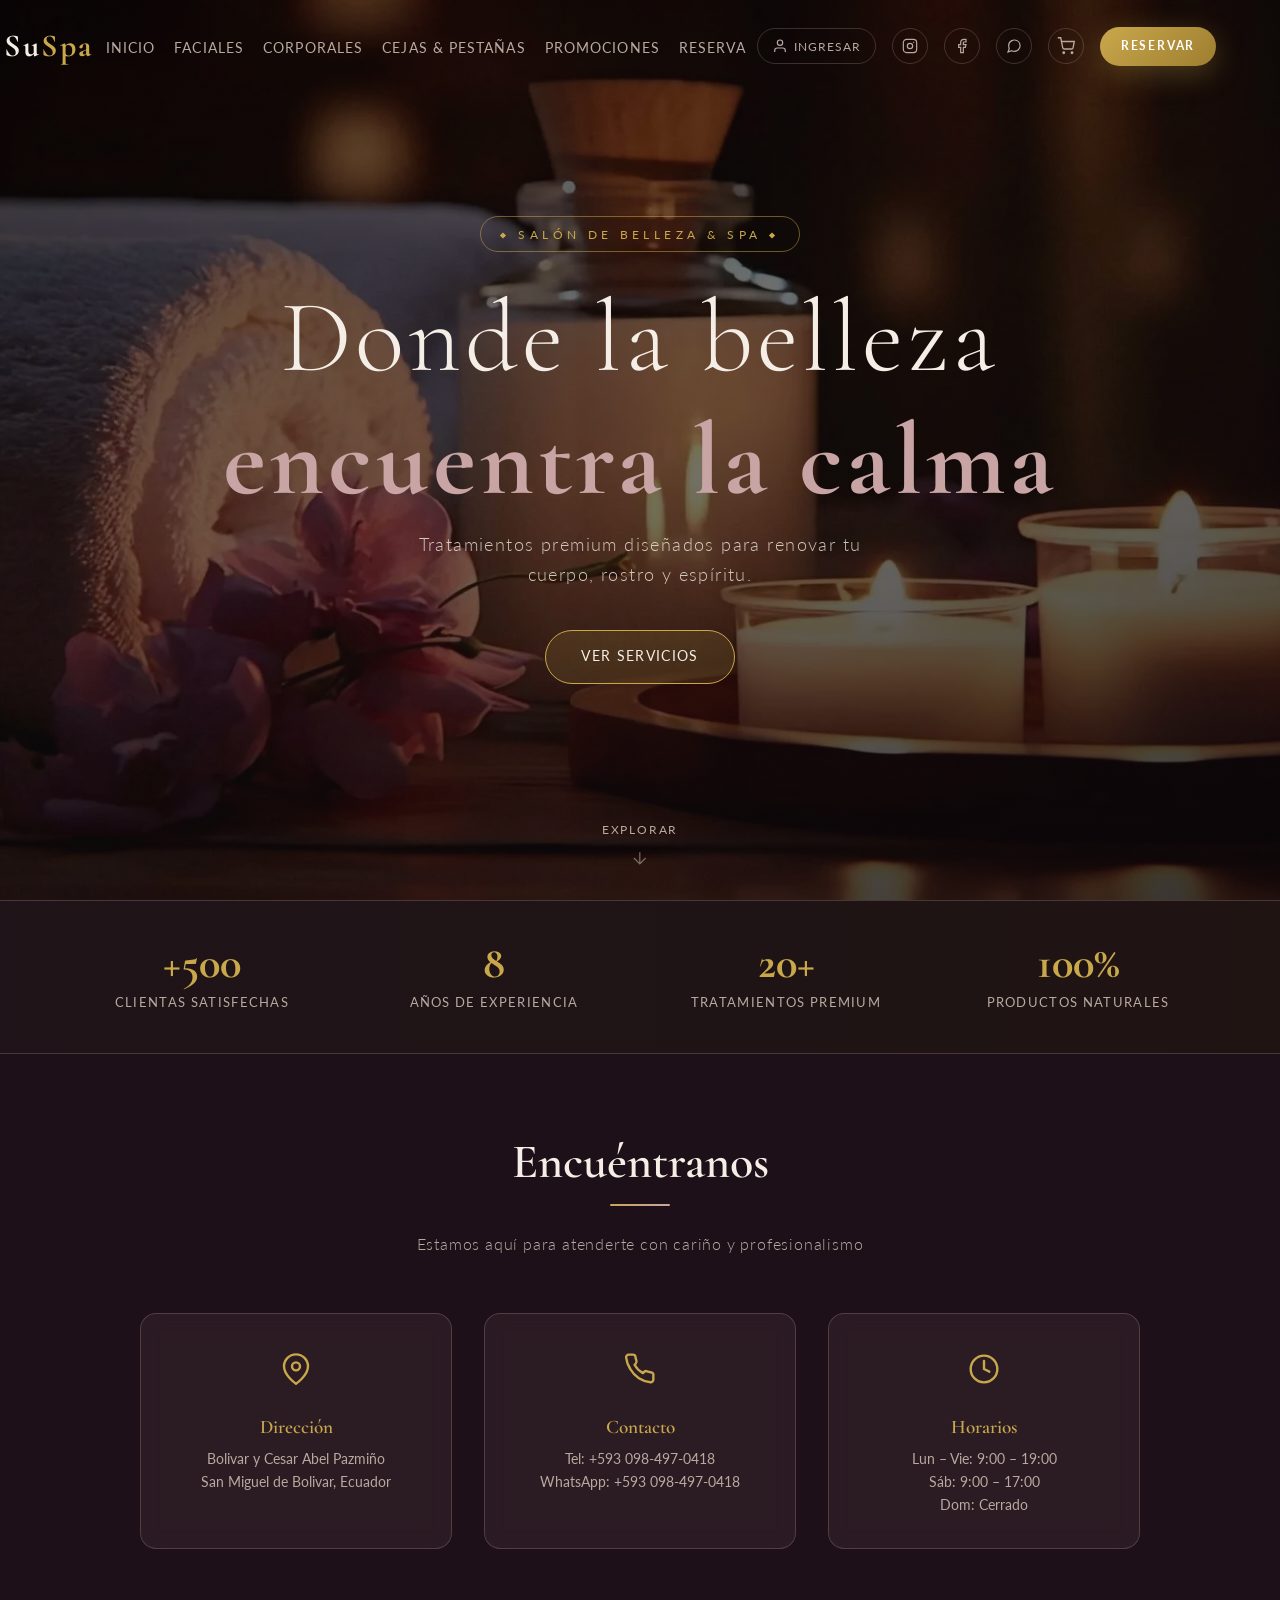
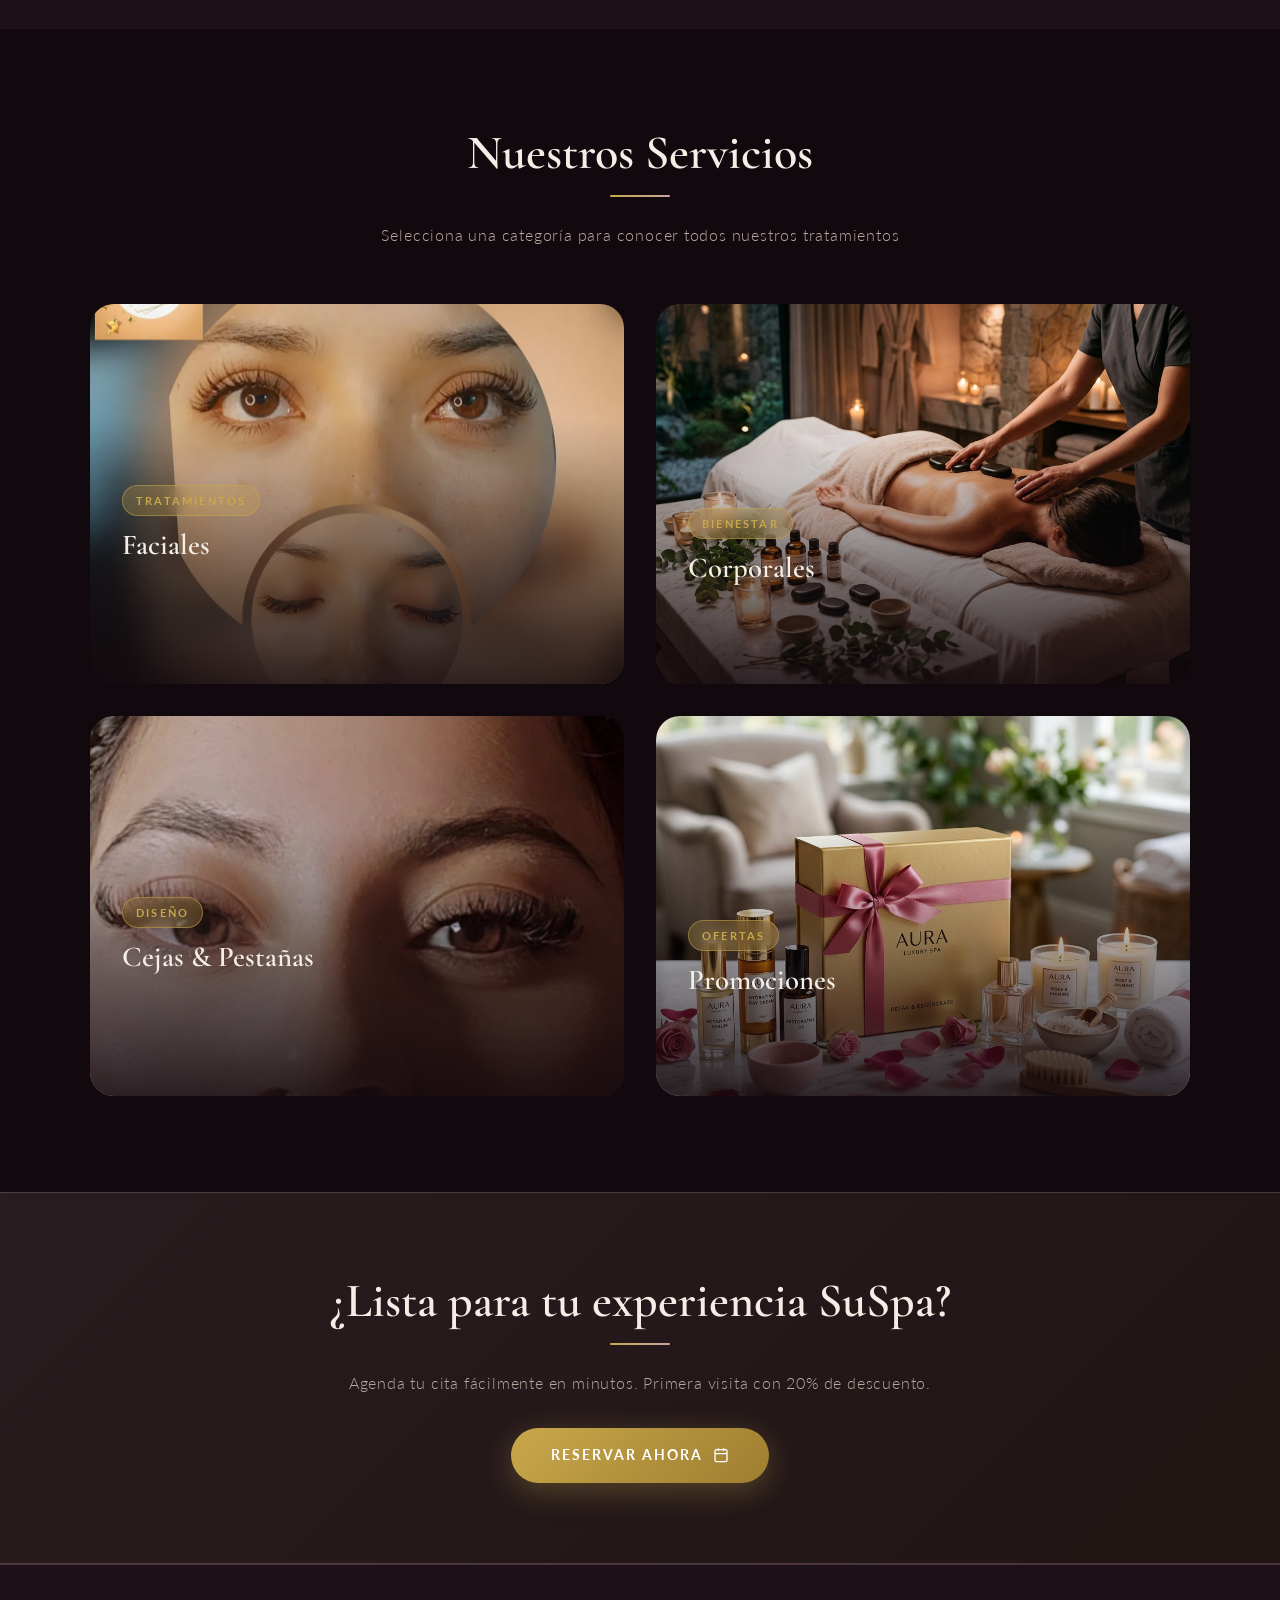
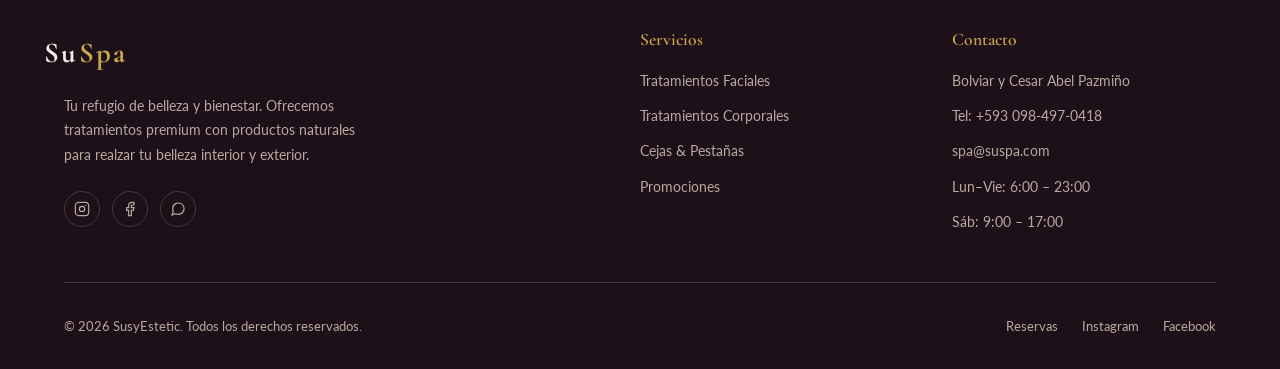
==== commit 5c52b9b4: "Cargar estadisticas reales de clientes y servicios dinamicamente desde la base de datos" ====
--- a/index.html
+++ b/index.html
@@ -145,15 +145,15 @@
 
   <div class="stats-bar" role="complementary" aria-label="Datos del negocio">
     <div class="stat-item reveal">
-      <h3>+500</h3>
+      <h3 id="stat-clientes">+500</h3>
       <p>Clientas satisfechas</p>
     </div>
     <div class="stat-item reveal">
-      <h3>8+</h3>
+      <h3 id="stat-anios">8</h3>
       <p>Años de experiencia</p>
     </div>
     <div class="stat-item reveal">
-      <h3>20+</h3>
+      <h3 id="stat-servicios">20+</h3>
       <p>Tratamientos premium</p>
     </div>
     <div class="stat-item reveal">
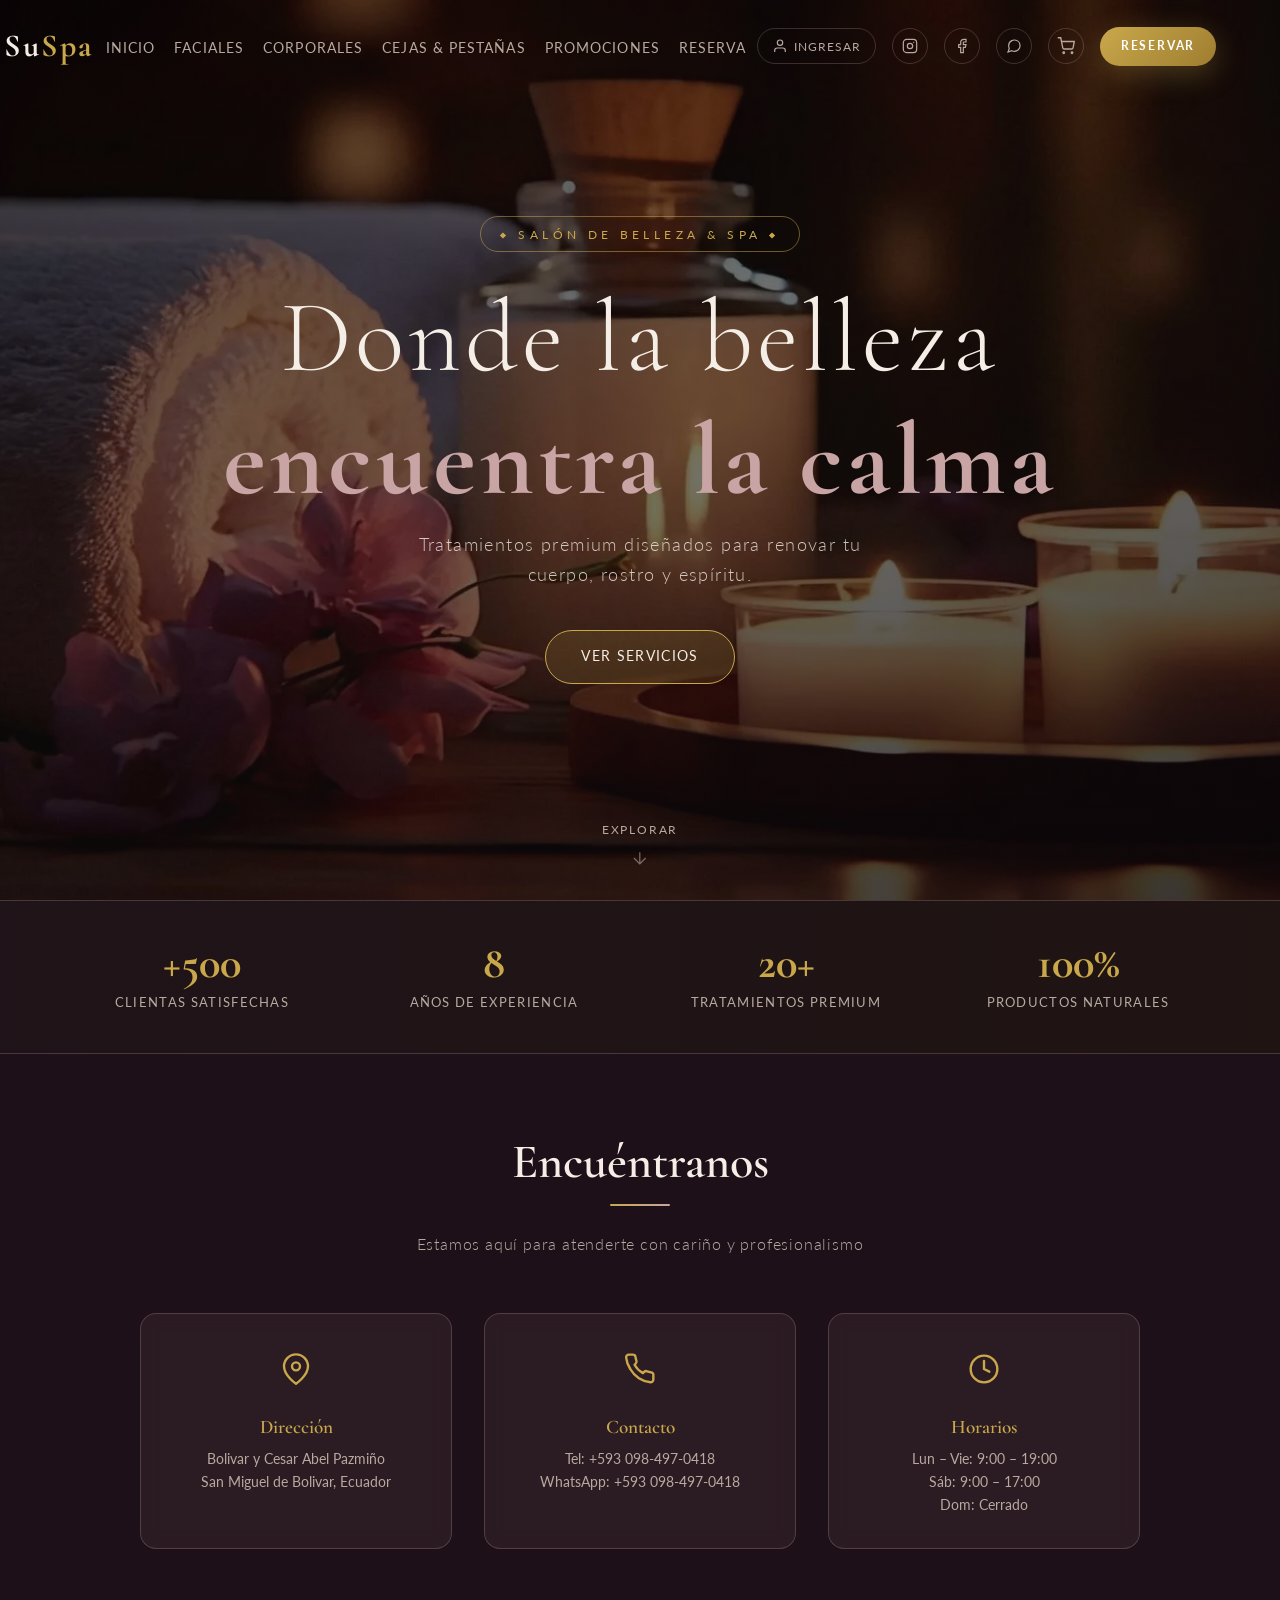
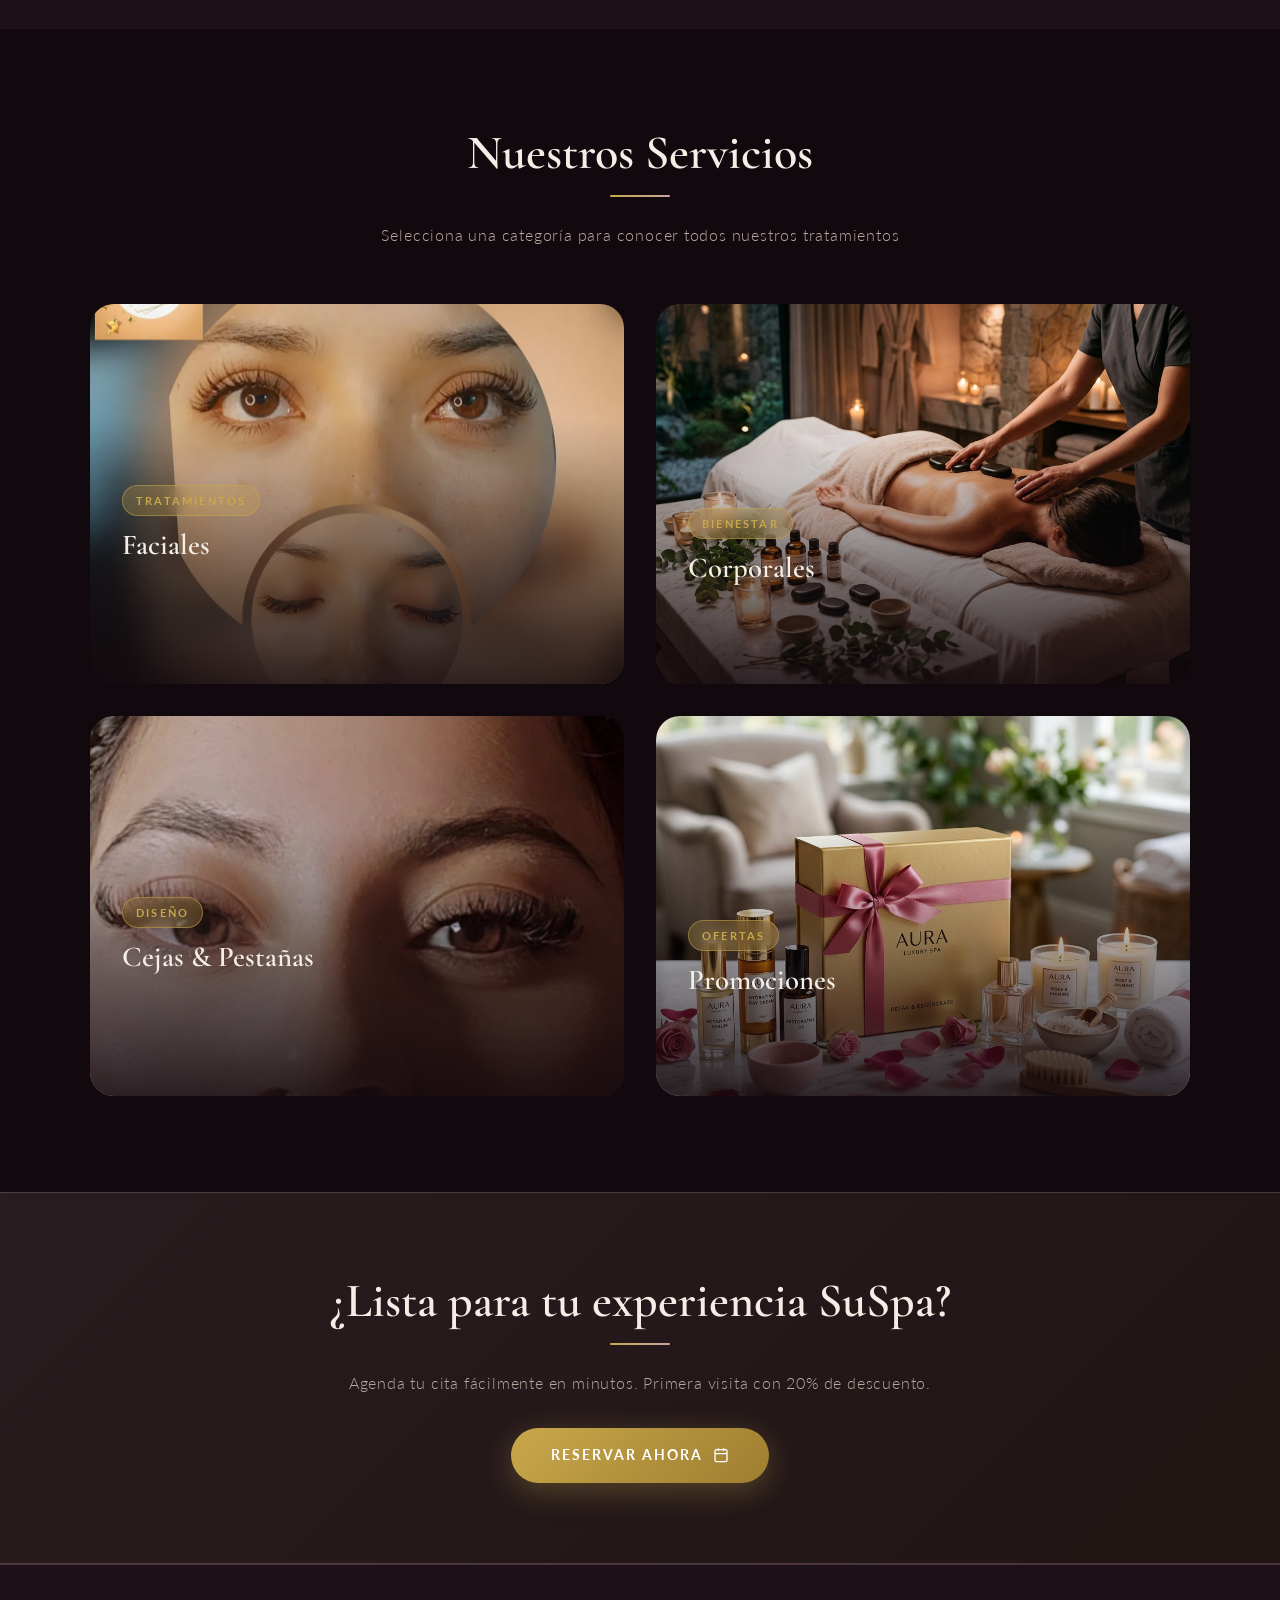
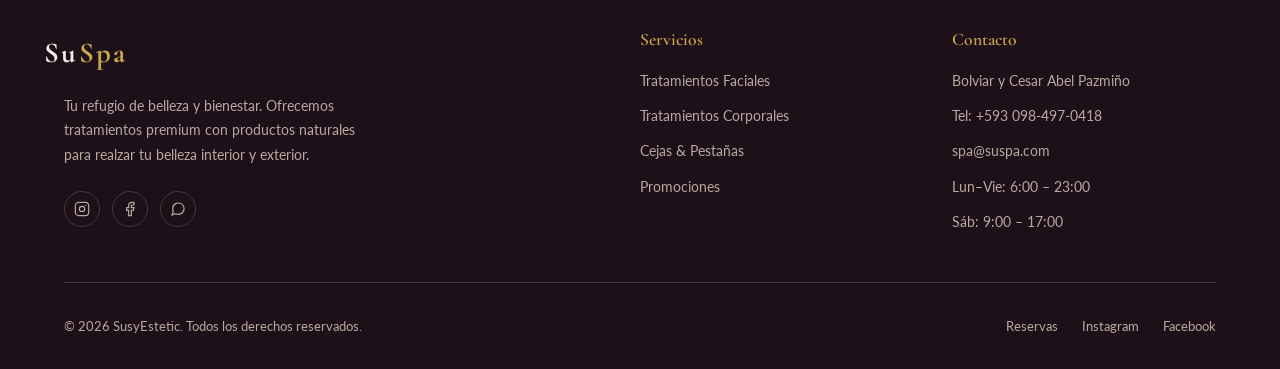
==== commit 0d1a4e7c: "Corregir diseno responsive: remover desborde horizontal del navbar, ocultar iconos sociales en movil" ====
--- a/index.html
+++ b/index.html
@@ -64,6 +64,14 @@
       .stats-bar {
         grid-template-columns: repeat(2, 1fr);
         padding: 2rem;
+      }
+    }
+
+    @media(max-width:500px) {
+      .stats-bar {
+        grid-template-columns: 1fr;
+        padding: 1.5rem 1rem;
+        gap: 1.5rem;
       }
     }
   </style>
@@ -333,7 +341,7 @@
   </footer>
 
   <script defer src="js/cart.js?v=5"></script>
-  <script defer src="js/main.js"></script>
+  <script defer src="js/main.js?v=7"></script>
   <script defer src="js/auth.js?v=5"></script>
   <script>
     const heroBg = document.getElementById('heroBg');
--- a/css/styles.css
+++ b/css/styles.css
@@ -289,7 +289,6 @@
   align-items: center;
   justify-content: space-between;
   transition: var(--transition);
-  width: 100vw;
 }
 
 .navbar.scrolled {
@@ -1434,6 +1433,7 @@
   .navbar.scrolled { padding: 0.7rem 2rem; }
   .navbar-links { display: none; }
   .hamburger { display: flex; }
+  .navbar-social .social-icon { display: none; }
 
   .hero-title { font-size: clamp(2.5rem, 10vw, 5rem); }
 
@@ -1442,6 +1442,9 @@
   .services-list-section,
   .booking-section { padding: 4rem 2rem; }
 
+  .booking-wrapper { padding: 2rem; }
+  .checkout-verification-card { padding: 1.5rem; }
+
   .info-section { padding: 4rem 2rem; }
 
   .info-grid { grid-template-columns: 1fr; }
@@ -1466,6 +1469,9 @@
 @media (max-width: 500px) {
   .hero-cta { flex-direction: column; align-items: center; }
   .navbar-logo { font-size: 1.6rem; }
+  .booking-wrapper { padding: 1.2rem 1rem; }
+  .checkout-verification-card { padding: 1rem; }
+  .detail-row { flex-direction: column; align-items: flex-start; gap: 0.2rem; }
 }
 
 /* ═══════════════════════════════════════════════════════════
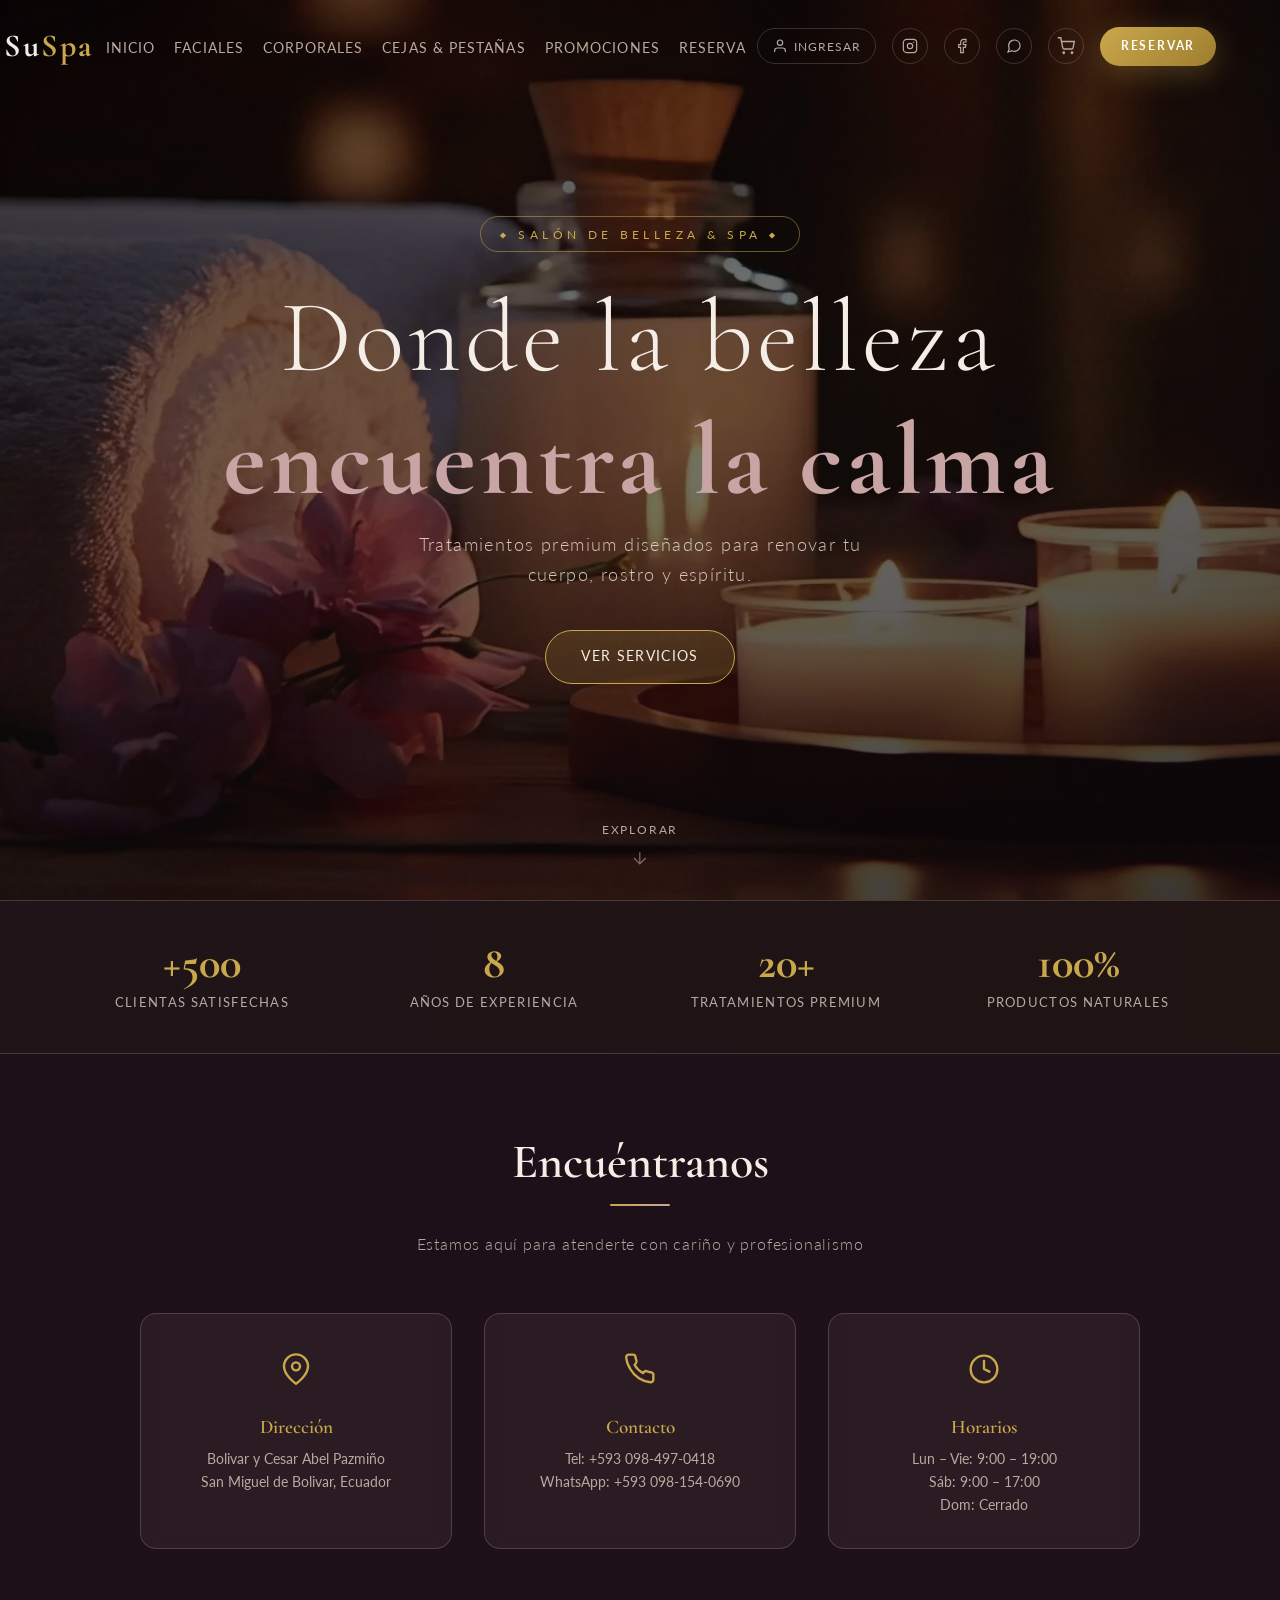
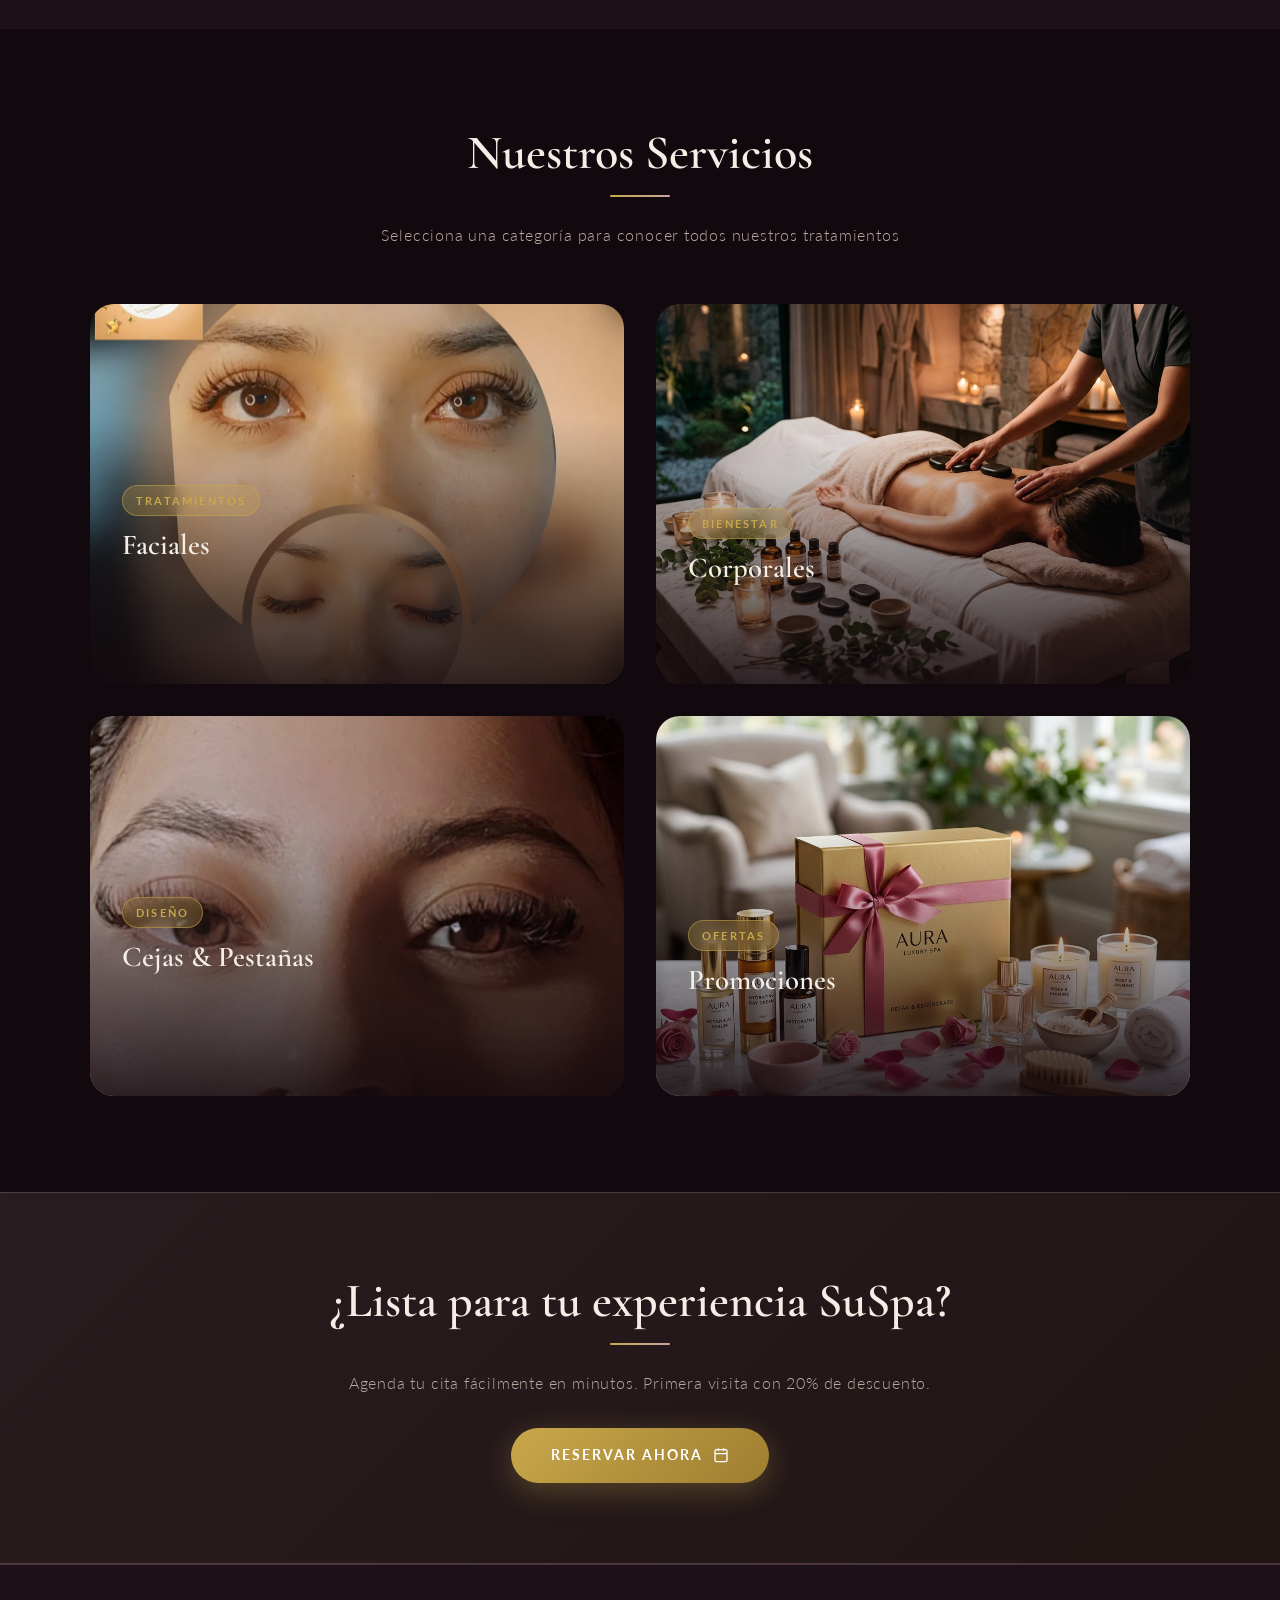
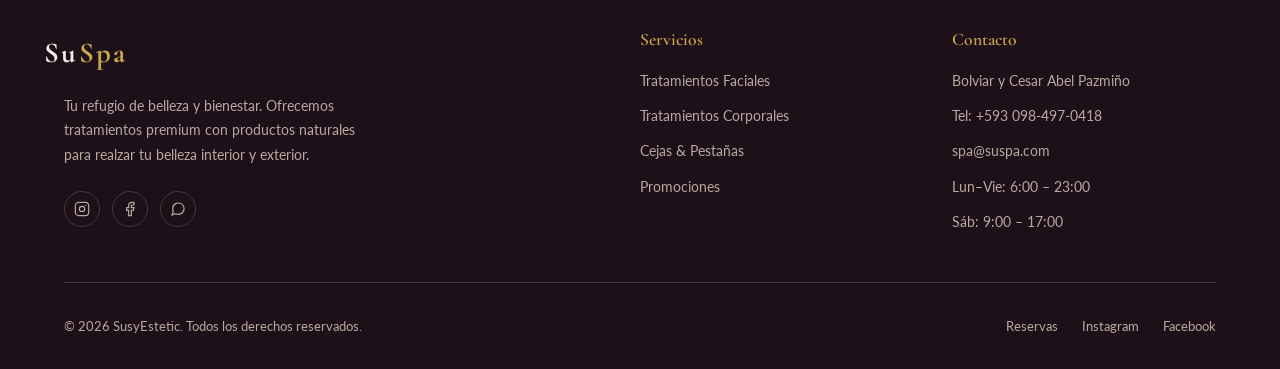
==== commit 858874ed: "Actualizar el numero de telefono para WhatsApp a +593981540690 (0981540690) en enlaces, textos y bas" ====
--- a/index.html
+++ b/index.html
@@ -107,7 +107,7 @@
           <path d="M18 2h-3a5 5 0 0 0-5 5v3H7v4h3v8h4v-8h3l1-4h-4V7a1 1 0 0 1 1-1h3z" />
         </svg>
       </a>
-      <a href="https://wa.me/+593968951312" target="_blank" rel="noopener" class="social-icon" aria-label="WhatsApp"
+      <a href="https://wa.me/+593981540690" target="_blank" rel="noopener" class="social-icon" aria-label="WhatsApp"
         id="wa-nav">
         <svg viewBox="0 0 24 24" fill="none" stroke="currentColor" stroke-width="1.8" width="16" height="16">
           <path
@@ -186,7 +186,7 @@
         <div class="info-card reveal">
           <div class="info-icon"><span class="icono icono-telefono" aria-hidden="true"></span></div>
           <h3>Contacto</h3>
-          <p>Tel: +593 098-497-0418<br>WhatsApp: +593 098-497-0418</p>
+          <p>Tel: +593 098-497-0418<br>WhatsApp: +593 098-154-0690</p>
         </div>
         <div class="info-card reveal">
           <div class="info-icon"><span class="icono icono-reloj" aria-hidden="true"></span></div>
@@ -340,7 +340,7 @@
     </div>
   </footer>
 
-  <script defer src="js/cart.js?v=5"></script>
+  <script defer src="js/cart.js?v=6"></script>
   <script defer src="js/main.js?v=7"></script>
   <script defer src="js/auth.js?v=5"></script>
   <script>
